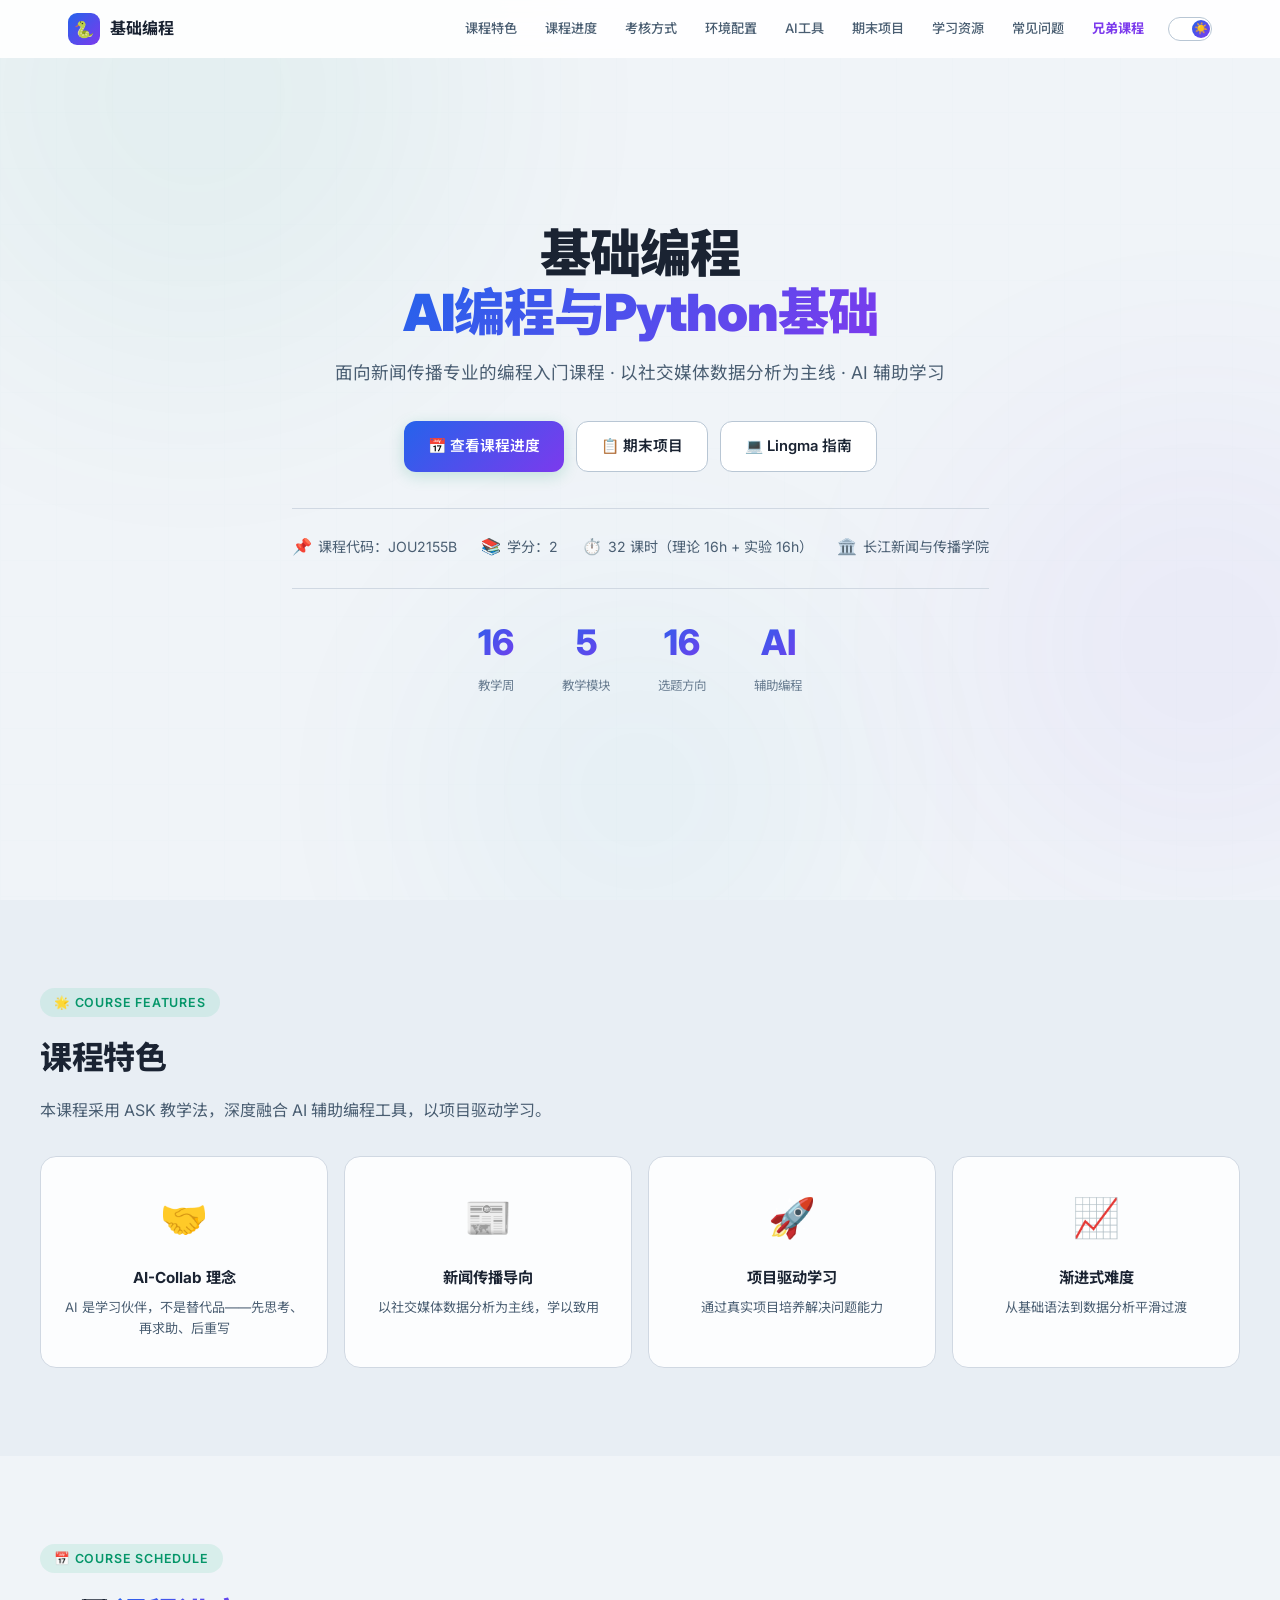
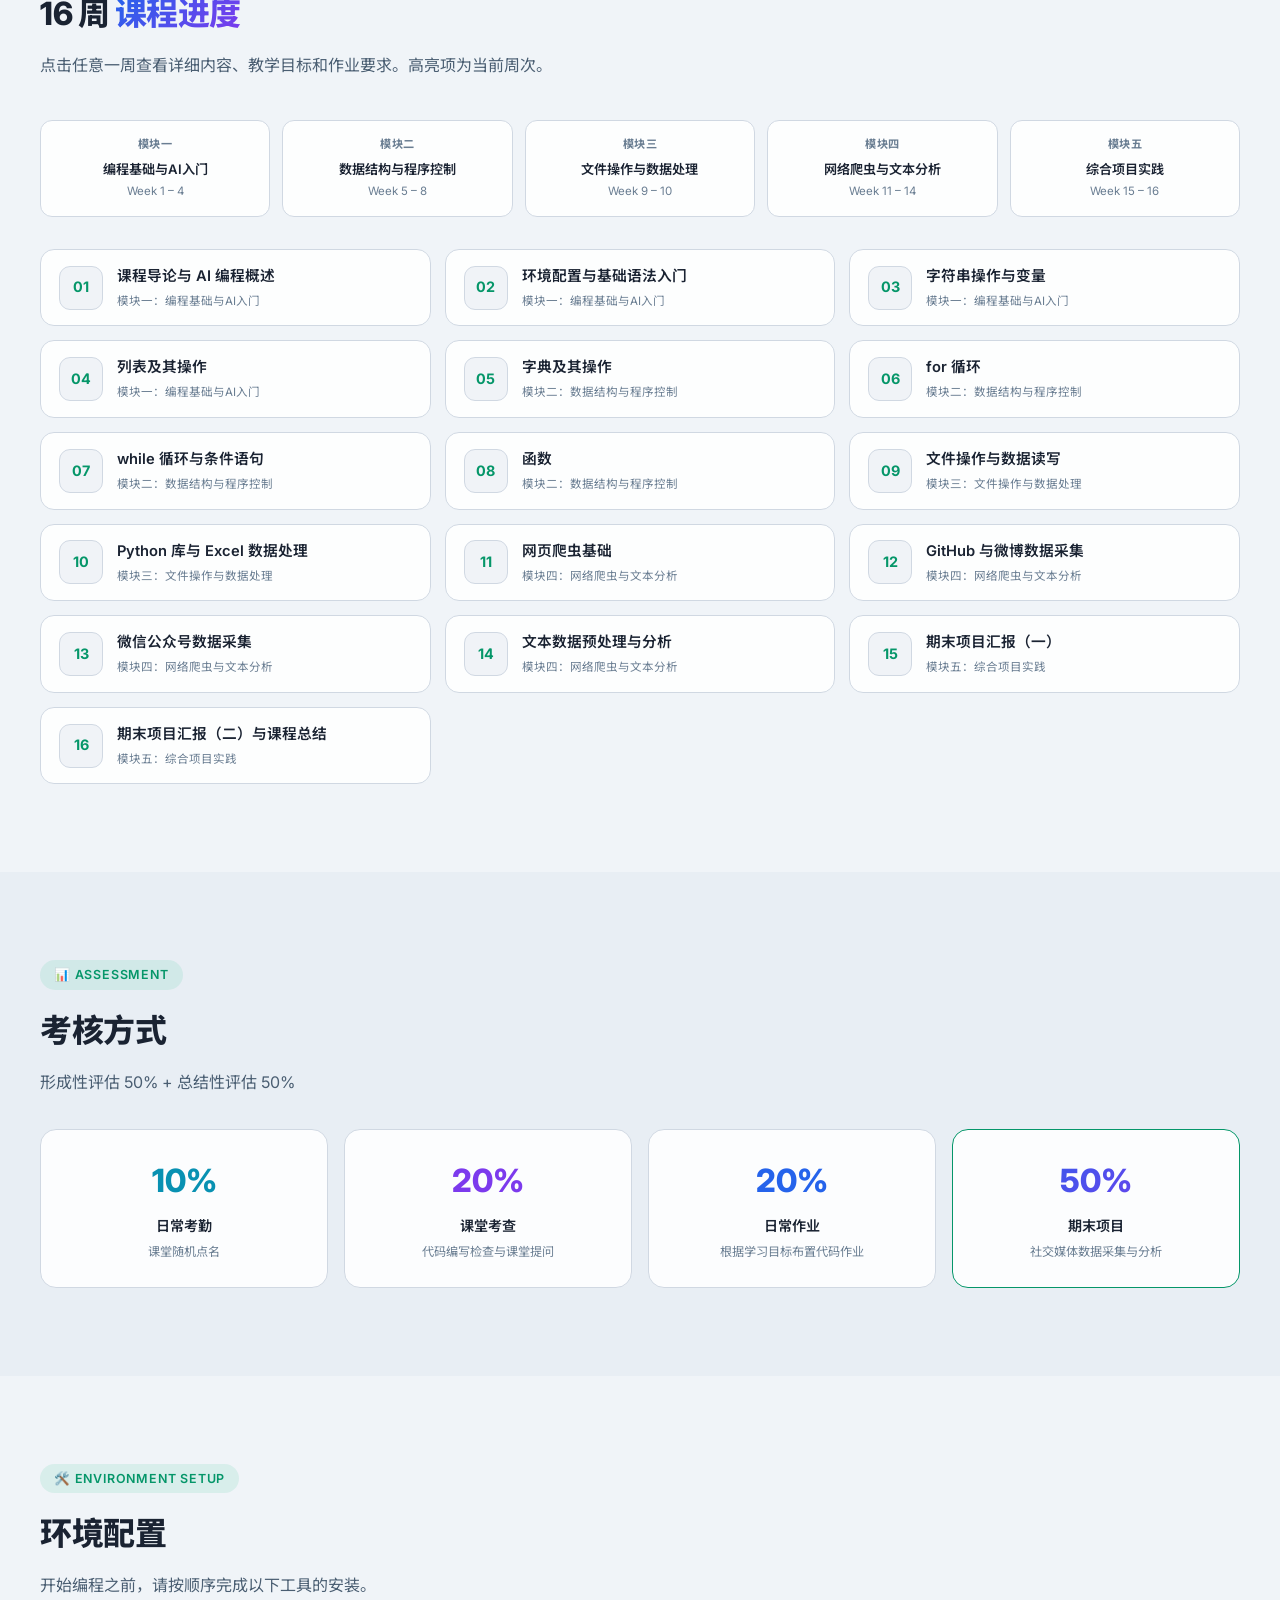
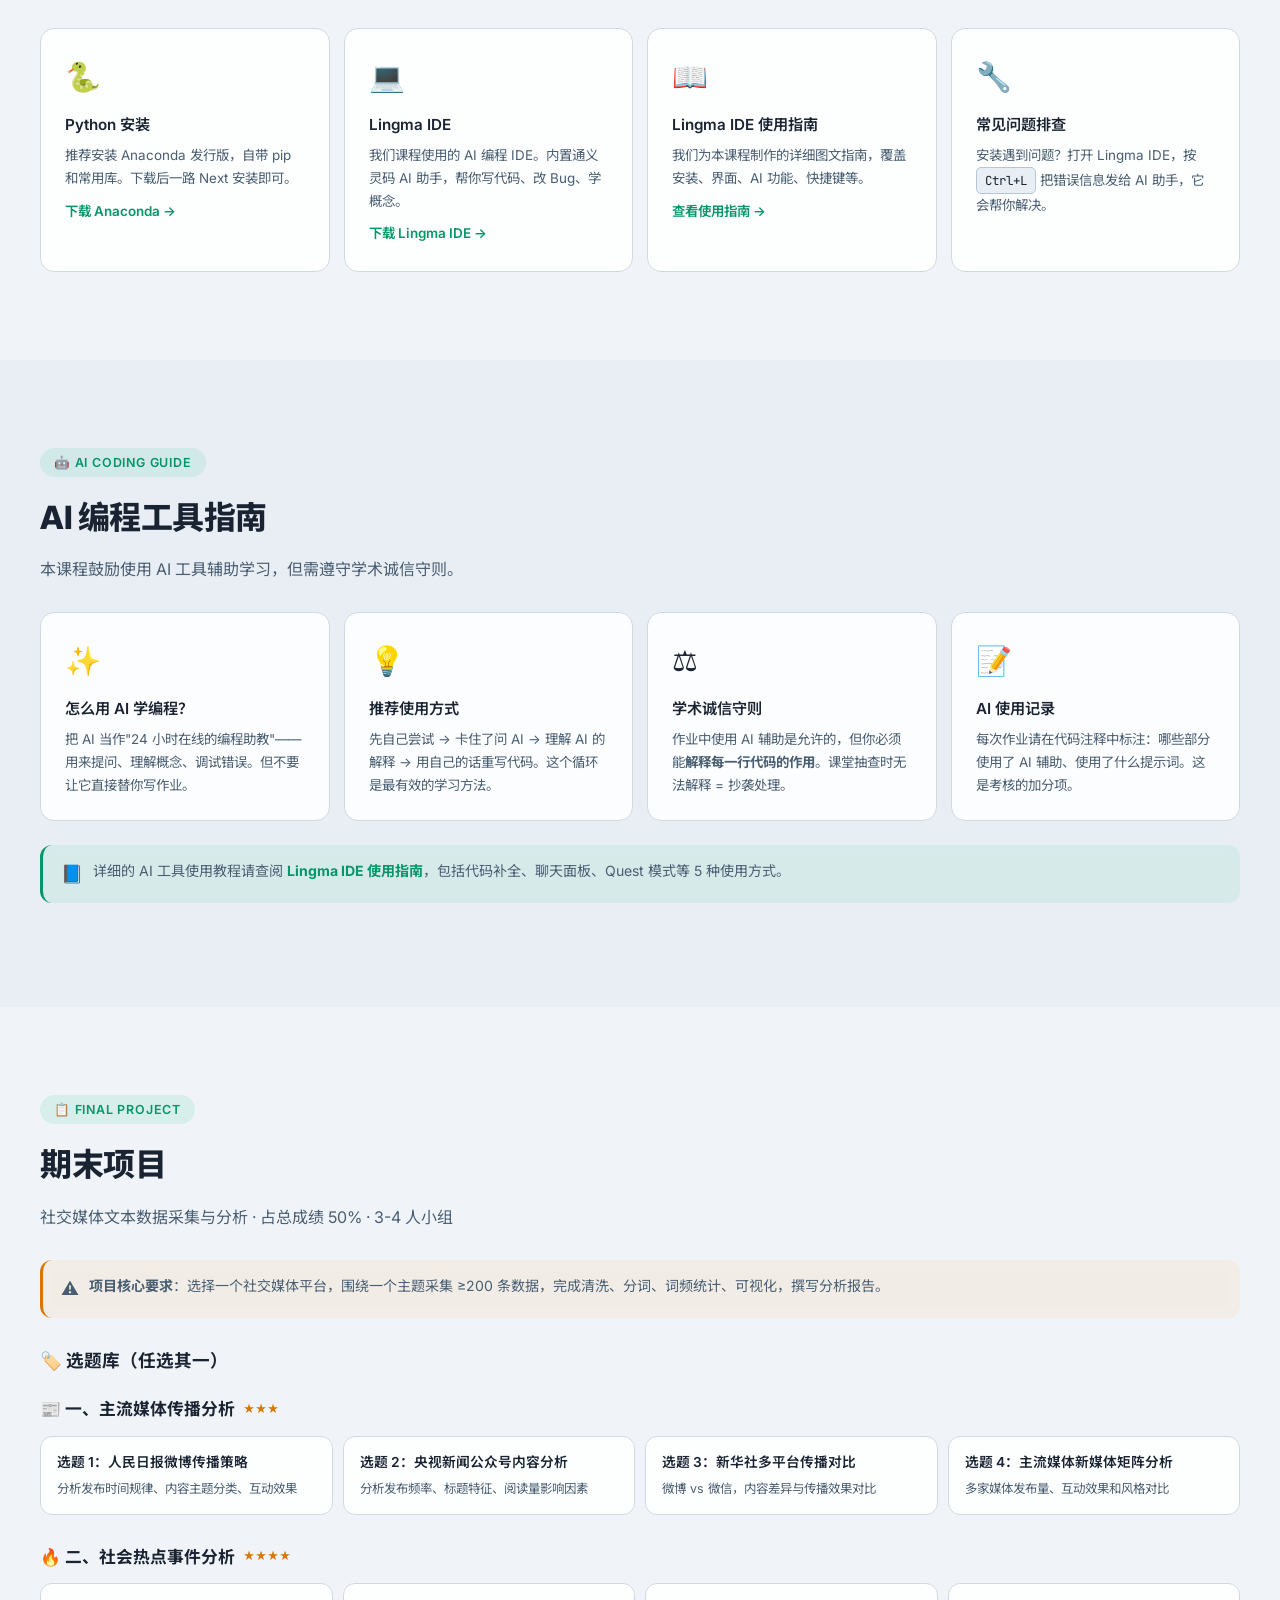
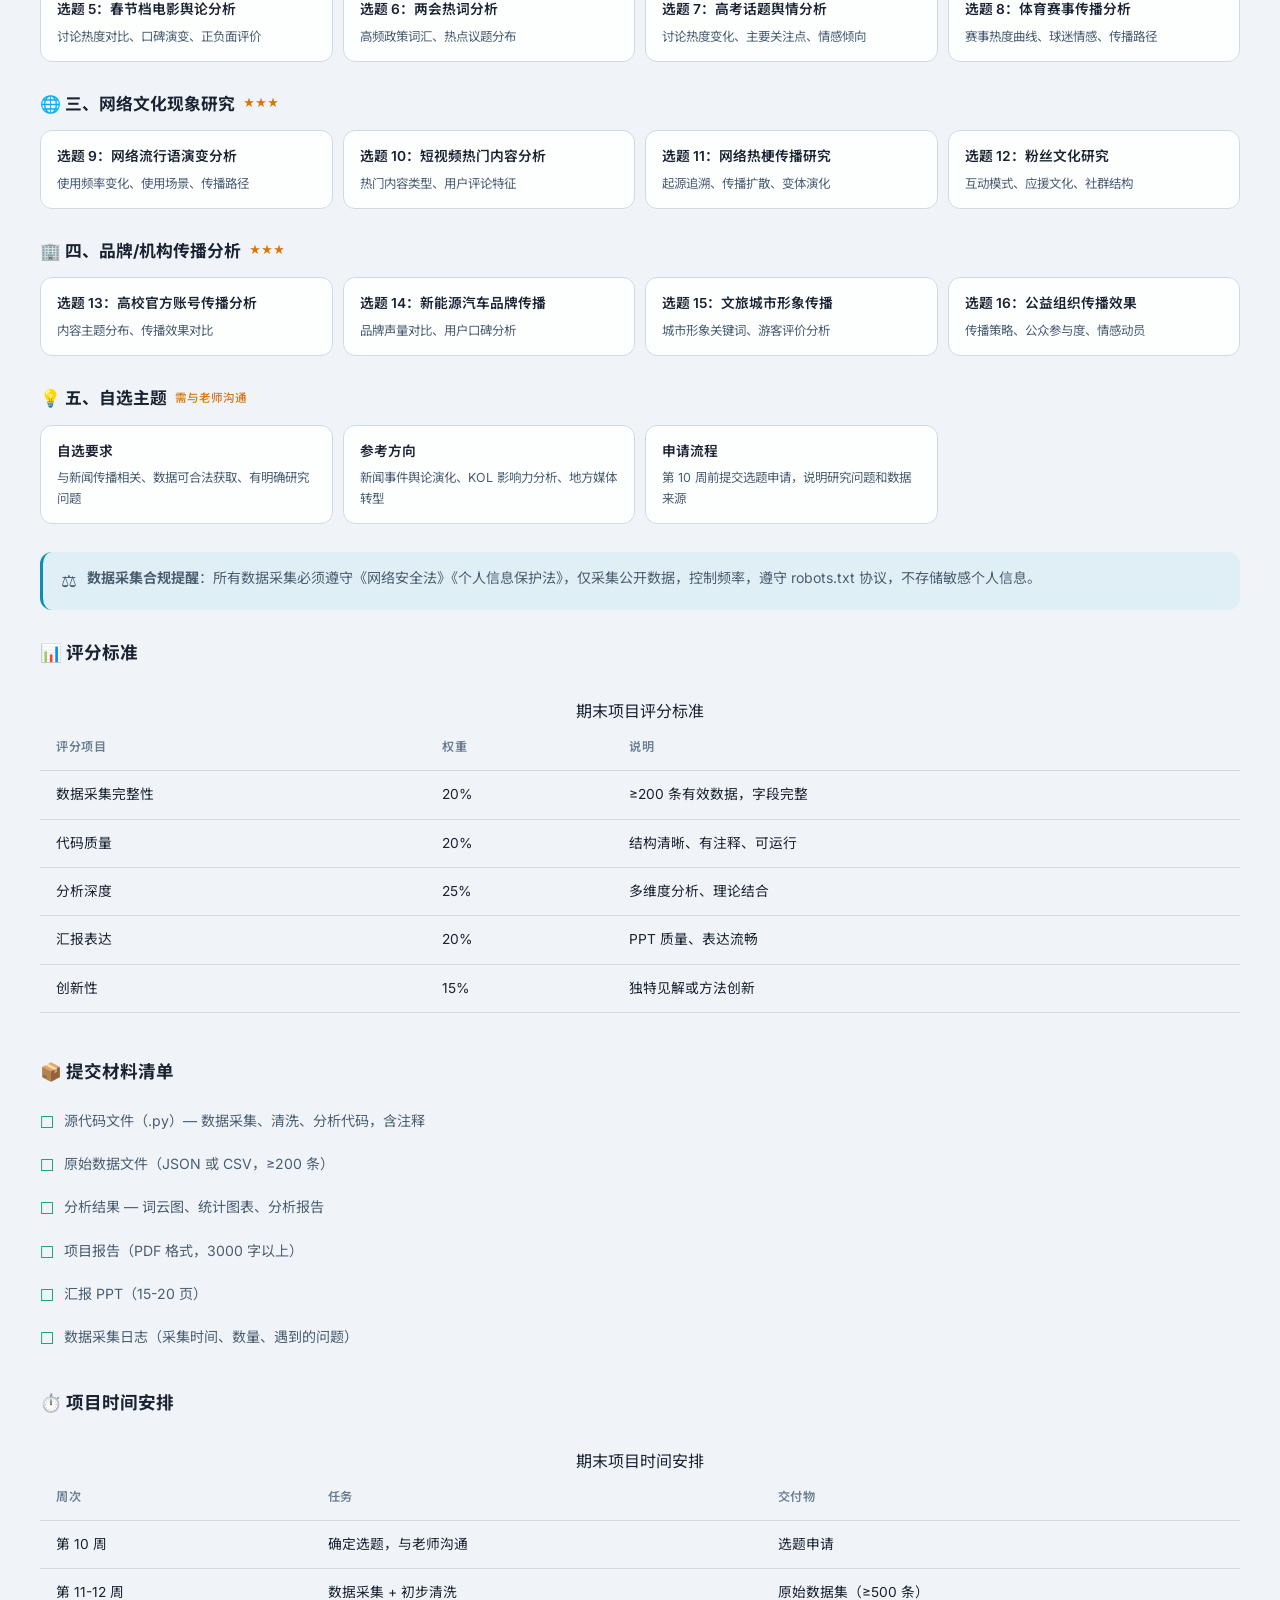
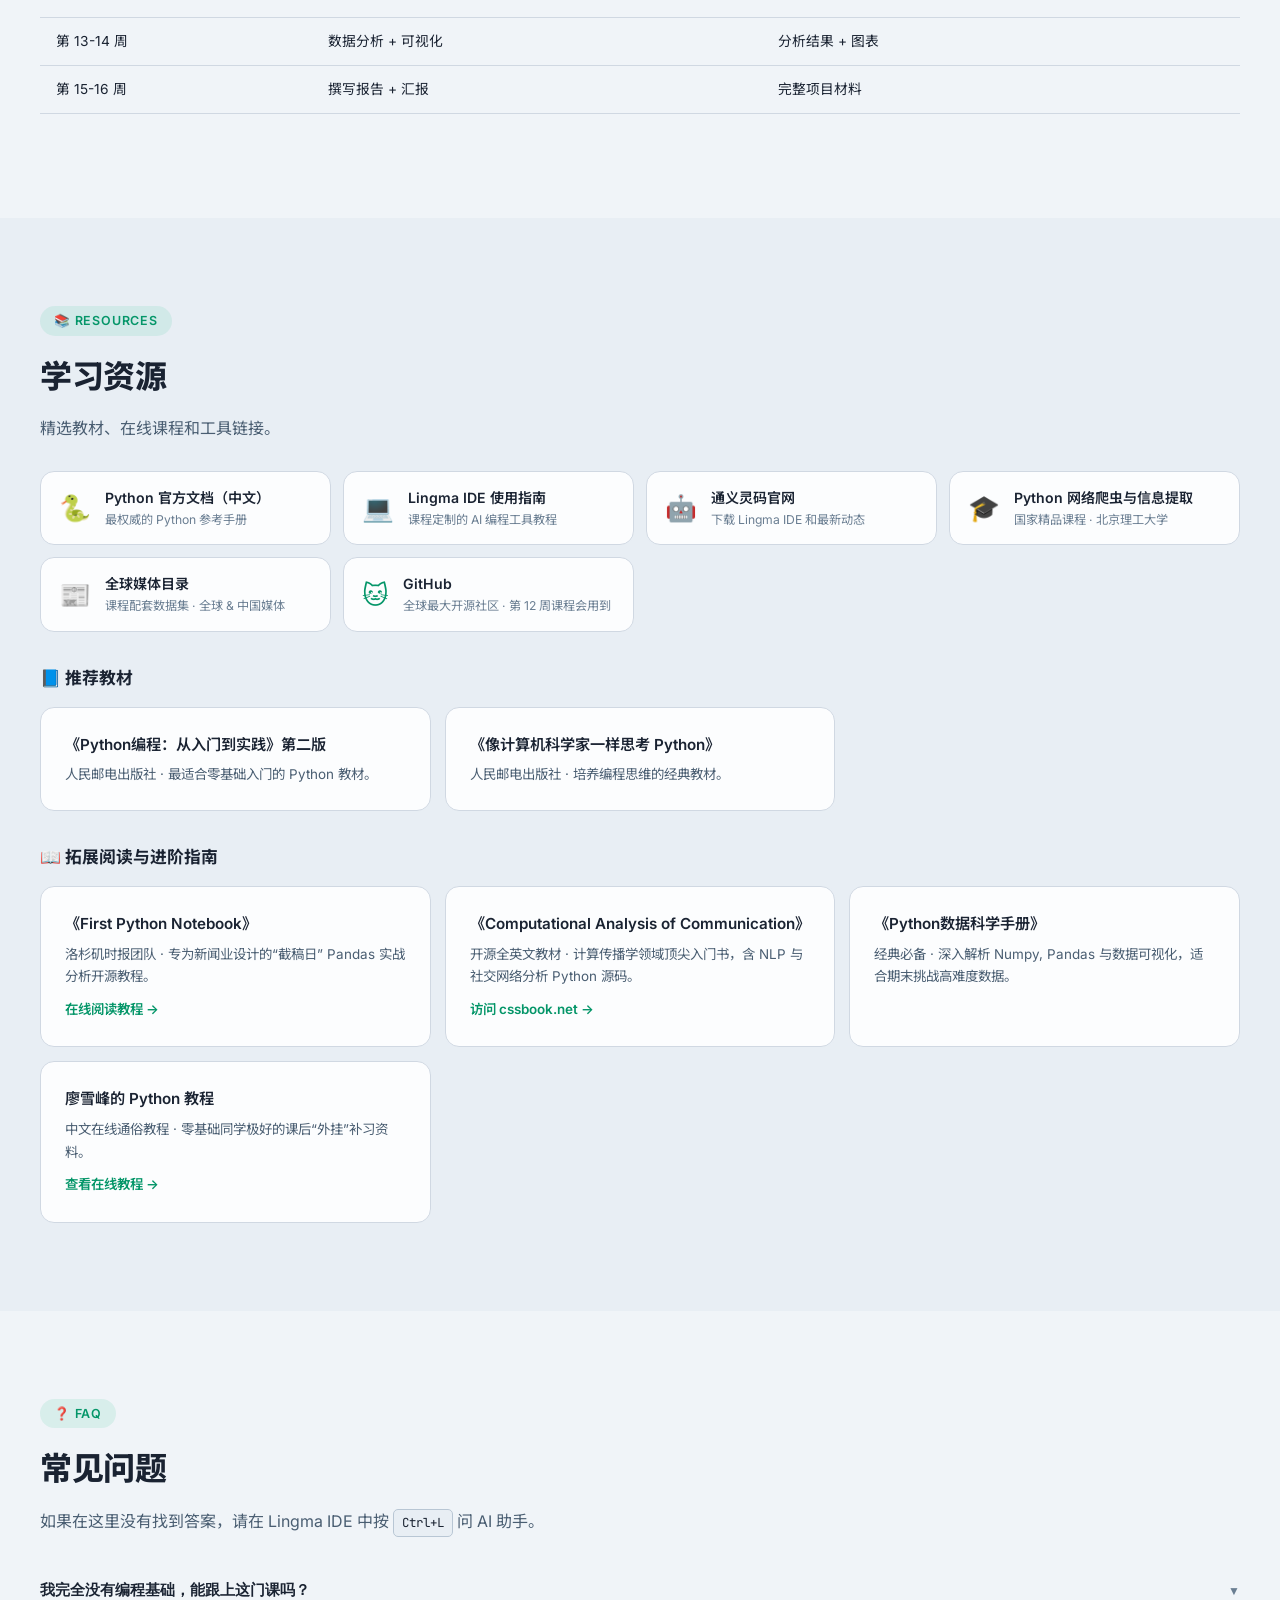
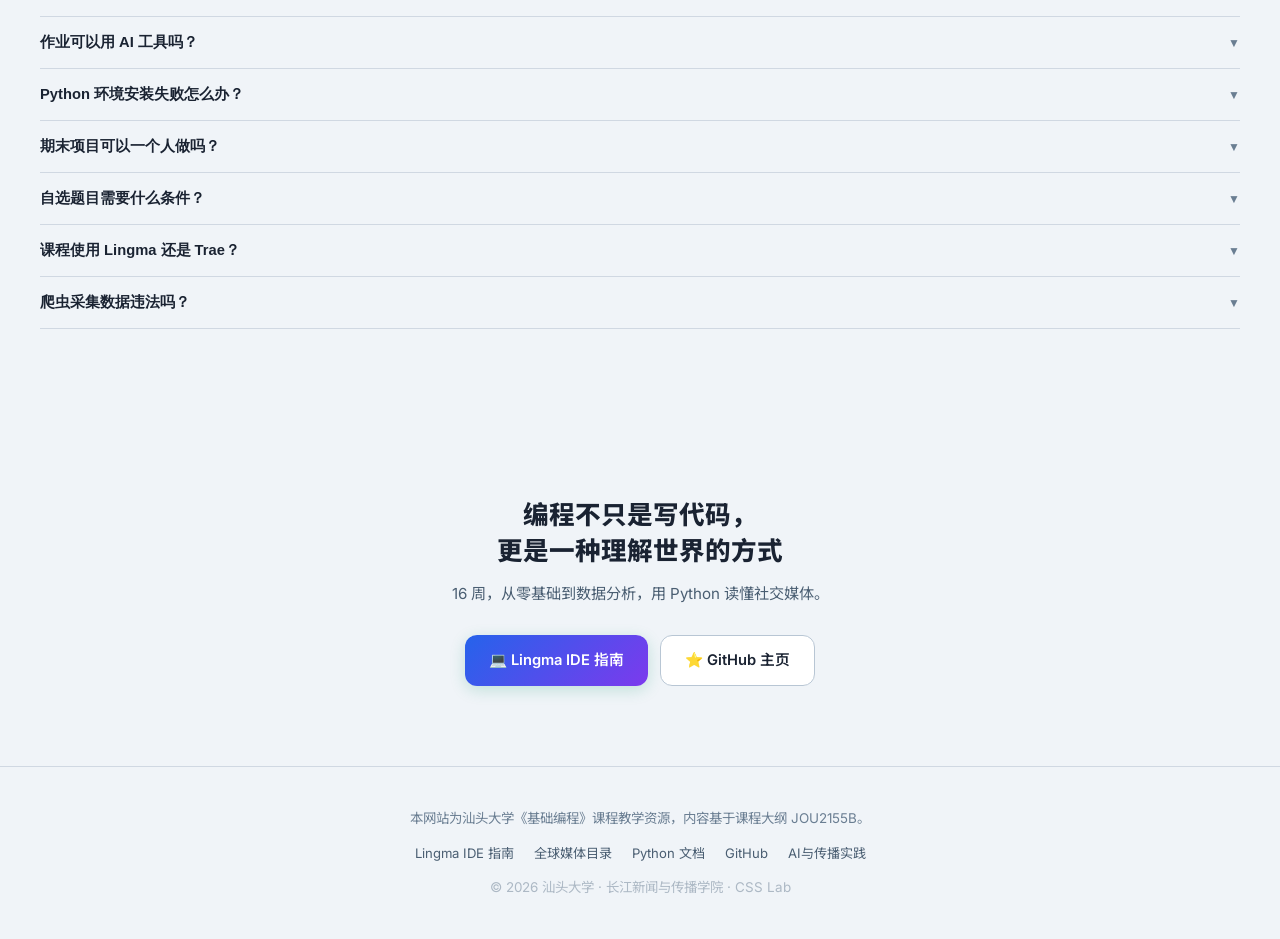
==== index.html @ b82a4521 "docs: simplify footer brother course link text" ====
<!DOCTYPE html>
<html lang="zh-CN">
<head>
  <meta charset="UTF-8">
  <meta name="viewport" content="width=device-width, initial-scale=1.0">
  <title>基础编程（AI编程与Python基础）| 汕头大学</title>
  <meta name="description" content="汕头大学长江新闻与传播学院《基础编程》课程网站 — 16周课程进度、作业要求、期末项目指南">
  <meta name="keywords" content="Python, AI编程, 汕头大学, 新闻传播, 数据分析, 编程入门">
  <meta name="author" content="汕头大学长江新闻与传播学院">

  <!-- Preconnect for performance -->
  <link rel="preconnect" href="https://fonts.googleapis.com">
  <link rel="preconnect" href="https://fonts.gstatic.com" crossorigin>

  <!-- Fonts with display=swap for non-blocking -->
  <link href="https://fonts.googleapis.com/css2?family=Inter:wght@300;400;500;600;700;800;900&family=Noto+Sans+SC:wght@300;400;500;700;900&family=JetBrains+Mono:wght@400;500;600&display=swap" rel="stylesheet">

  <!-- Open Graph / Facebook -->
  <meta property="og:type" content="website">
  <meta property="og:url" content="https://basic-programming.aisbest.eu.cc/">
  <meta property="og:title" content="基础编程（AI编程与Python基础）| 汕头大学">
  <meta property="og:description" content="汕头大学长江新闻与传播学院《基础编程》课程网站 — 16周课程进度、作业要求、期末项目指南">
  <meta property="og:locale" content="zh_CN">

  <!-- Twitter -->
  <meta name="twitter:card" content="summary_large_image">
  <meta name="twitter:url" content="https://basic-programming.aisbest.eu.cc/">
  <meta name="twitter:title" content="基础编程（AI编程与Python基础）| 汕头大学">
  <meta name="twitter:description" content="汕头大学长江新闻与传播学院《基础编程》课程网站 — 16周课程进度、作业要求、期末项目指南">

  <!-- Structured Data (JSON-LD) -->
  <script type="application/ld+json">
  {
    "@context": "https://schema.org",
    "@type": "Course",
    "name": "基础编程（AI编程与Python基础）",
    "description": "面向新闻传播专业的编程入门课程，以社交媒体数据分析为主线，AI辅助学习",
    "provider": {
      "@type": "Organization",
      "name": "汕头大学长江新闻与传播学院",
      "url": "https://stu.edu.cn"
    },
    "courseCode": "JOU2155B",
    "numberOfLessons": 16,
    "educationalLevel": "Undergraduate",
    "inLanguage": "zh-CN",
    "timeRequired": "P16W"
  }
  </script>

  <link rel="stylesheet" href="index.css">
</head>
<body>

<!-- Skip Link for Accessibility -->
<a href="#main-content" class="skip-link">跳转到主要内容</a>

<!-- Animated Background -->
<div class="bg-grid" aria-hidden="true"></div>
<div class="bg-glow bg-glow-1" aria-hidden="true"></div>
<div class="bg-glow bg-glow-2" aria-hidden="true"></div>
<div class="bg-glow bg-glow-3" aria-hidden="true"></div>

<!-- ===== Navbar ===== -->
<nav class="navbar" id="navbar" role="navigation" aria-label="主导航">
  <div class="nav-inner">
    <div class="nav-brand">
      <div class="nav-logo" aria-hidden="true">🐍</div>
      <span>基础编程</span>
    </div>
    <button class="hamburger" id="hamburger" aria-label="打开菜单" aria-expanded="false" aria-controls="nav-links">
      <span></span><span></span><span></span>
    </button>
    <div class="nav-links" id="nav-links">
      <a href="#features">课程特色</a>
      <a href="#schedule">课程进度</a>
      <a href="#grading">考核方式</a>
      <a href="#setup">环境配置</a>
      <a href="#ai-tools">AI工具</a>
      <a href="#project">期末项目</a>
      <a href="#resources">学习资源</a>
      <a href="#faq">常见问题</a>
      <a href="https://jou2327a.aisbest.eu.cc/" target="_blank" rel="noopener noreferrer" style="color:var(--purple);font-weight:700">兄弟课程</a>
      <button class="theme-toggle" id="themeToggle" aria-label="切换明亮/暗黑模式" title="切换主题">
        <div class="theme-toggle-knob" id="themeIcon" aria-hidden="true">🌙</div>
      </button>
    </div>
  </div>
</nav>

<!-- ===== Hero ===== -->
<header class="hero">
  <div class="hero-content">
    <h1>基础编程<br><span class="accent">AI编程与Python基础</span></h1>
    <p class="subtitle">面向新闻传播专业的编程入门课程 · 以社交媒体数据分析为主线 · AI 辅助学习</p>
    <div class="hero-actions">
      <a href="#schedule" class="btn btn-primary">📅 查看课程进度</a>
      <a href="#project" class="btn btn-outline">📋 期末项目</a>
      <a href="https://icgma.github.io/Lingma-Intro/" target="_blank" rel="noopener noreferrer" class="btn btn-outline">💻 Lingma 指南</a>
    </div>
    <div class="hero-meta">
      <div class="hero-meta-item"><span class="emoji" aria-hidden="true">📌</span> 课程代码：JOU2155B</div>
      <div class="hero-meta-item"><span class="emoji" aria-hidden="true">📚</span> 学分：2</div>
      <div class="hero-meta-item"><span class="emoji" aria-hidden="true">⏱️</span> 32 课时（理论 16h + 实验 16h）</div>
      <div class="hero-meta-item"><span class="emoji" aria-hidden="true">🏛️</span> 长江新闻与传播学院</div>
    </div>
    <div class="hero-stats">
      <div><div class="hero-stat-value">16</div><div class="hero-stat-label">教学周</div></div>
      <div><div class="hero-stat-value">5</div><div class="hero-stat-label">教学模块</div></div>
      <div><div class="hero-stat-value">16</div><div class="hero-stat-label">选题方向</div></div>
      <div><div class="hero-stat-value">AI</div><div class="hero-stat-label">辅助编程</div></div>
    </div>
  </div>
</header>

<!-- ===== Main Content ===== -->
<main id="main-content">

<!-- ===== 课程特色 ===== -->
<section id="features" class="section-alt">
  <div class="container fade-in">
    <div class="section-label">🌟 Course Features</div>
    <h2 class="section-title">课程特色</h2>
    <div class="section-desc">本课程采用 ASK 教学法，深度融合 AI 辅助编程工具，以项目驱动学习。</div>
    <div class="feature-grid">
      <article class="feature-card">
        <span class="feat-icon" aria-hidden="true">🤝</span>
        <h4>AI-Collab 理念</h4>
        <p>AI 是学习伙伴，不是替代品——先思考、再求助、后重写</p>
      </article>
      <article class="feature-card">
        <span class="feat-icon" aria-hidden="true">📰</span>
        <h4>新闻传播导向</h4>
        <p>以社交媒体数据分析为主线，学以致用</p>
      </article>
      <article class="feature-card">
        <span class="feat-icon" aria-hidden="true">🚀</span>
        <h4>项目驱动学习</h4>
        <p>通过真实项目培养解决问题能力</p>
      </article>
      <article class="feature-card">
        <span class="feat-icon" aria-hidden="true">📈</span>
        <h4>渐进式难度</h4>
        <p>从基础语法到数据分析平滑过渡</p>
      </article>
    </div>
  </div>
</section>

<!-- ===== 课程进度 ===== -->
<section id="schedule">
  <div class="container fade-in">
    <div class="section-label">📅 Course Schedule</div>
    <h2 class="section-title">16 周 <span class="gradient">课程进度</span></h2>
    <div class="section-desc">点击任意一周查看详细内容、教学目标和作业要求。高亮项为当前周次。</div>

    <!-- Module Phase Indicator -->
    <div class="module-phases" role="list" aria-label="教学模块">
      <div class="module-phase" role="listitem" data-weeks="1-4">
        <div class="module-phase-num">模块一</div>
        <div class="module-phase-name">编程基础与AI入门</div>
        <div class="module-phase-weeks">Week 1 – 4</div>
      </div>
      <div class="module-phase" role="listitem" data-weeks="5-8">
        <div class="module-phase-num">模块二</div>
        <div class="module-phase-name">数据结构与程序控制</div>
        <div class="module-phase-weeks">Week 5 – 8</div>
      </div>
      <div class="module-phase" role="listitem" data-weeks="9-10">
        <div class="module-phase-num">模块三</div>
        <div class="module-phase-name">文件操作与数据处理</div>
        <div class="module-phase-weeks">Week 9 – 10</div>
      </div>
      <div class="module-phase" role="listitem" data-weeks="11-14">
        <div class="module-phase-num">模块四</div>
        <div class="module-phase-name">网络爬虫与文本分析</div>
        <div class="module-phase-weeks">Week 11 – 14</div>
      </div>
      <div class="module-phase" role="listitem" data-weeks="15-16">
        <div class="module-phase-num">模块五</div>
        <div class="module-phase-name">综合项目实践</div>
        <div class="module-phase-weeks">Week 15 – 16</div>
      </div>
    </div>

    <div class="week-grid" role="list" aria-label="周课程列表">

      <!-- Week 1 -->
      <article class="week-card" role="listitem">
        <div class="week-header">
          <div class="week-num" aria-hidden="true">01</div>
          <div><div class="week-title">课程导论与 AI 编程概述</div><div class="week-module">模块一：编程基础与AI入门</div></div>
        </div>
        <div class="week-body">
          <h4>📖 教学目标</h4>
          <ul>
            <li>理解课程整体架构和学习路径</li>
            <li>认识 AI 辅助编程的概念和优势</li>
            <li>了解 Python 语言的特点和应用领域</li>
          </ul>
          <h4>🔬 实验内容</h4>
          <ul>
            <li>演示 AI 编程工具的基本使用</li>
            <li>展示 Python 在新闻数据分析中的实际案例</li>
            <li>注册 Lingma / Trae 账号</li>
          </ul>
          <div class="hw-box"><strong>📝 作业：</strong>阅读推荐教材第 1 章；思考你希望用 Python 分析哪个社交媒体平台的数据。</div>
        </div>
      </article>

      <!-- Week 2 -->
      <article class="week-card" role="listitem">
        <div class="week-header">
          <div class="week-num" aria-hidden="true">02</div>
          <div><div class="week-title">环境配置与基础语法入门</div><div class="week-module">模块一：编程基础与AI入门</div></div>
        </div>
        <div class="week-body">
          <h4>📖 教学目标</h4>
          <ul>
            <li>完成 Python 和 AI 工具的安装配置</li>
            <li>掌握 Python 基本数据类型：数字、字符串</li>
            <li>学会使用 AI 工具辅助解决环境配置问题</li>
          </ul>
          <h4>🔬 实验内容</h4>
          <ul>
            <li>完成 Python 环境安装（推荐 Anaconda）</li>
            <li>完成 Lingma IDE 配置</li>
            <li>在交互式环境中练习数值运算</li>
          </ul>
          <div class="hw-box"><strong>📝 作业：</strong>确保环境配置成功并截图提交；完成 10 道数值运算练习题。</div>
        </div>
      </article>

      <!-- Week 3 -->
      <article class="week-card" role="listitem">
        <div class="week-header">
          <div class="week-num" aria-hidden="true">03</div>
          <div><div class="week-title">字符串操作与变量</div><div class="week-module">模块一：编程基础与AI入门</div></div>
        </div>
        <div class="week-body">
          <h4>📖 教学目标</h4>
          <ul>
            <li>掌握变量的概念和赋值语句</li>
            <li>熟练运用字符串的各种操作</li>
            <li>能够处理简单的新闻文本数据</li>
          </ul>
          <h4>🔬 实验内容</h4>
          <ul>
            <li>练习字符串切片操作</li>
            <li>处理新闻标题文本：提取关键信息</li>
            <li>使用 Lingma 辅助编写字符串处理代码</li>
          </ul>
          <div class="hw-box"><strong>📝 作业：</strong>编写程序处理 5 条真实新闻标题（输出标题长度、首字母大写版本）。</div>
        </div>
      </article>

      <!-- Week 4 -->
      <article class="week-card" role="listitem">
        <div class="week-header">
          <div class="week-num" aria-hidden="true">04</div>
          <div><div class="week-title">列表及其操作</div><div class="week-module">模块一：编程基础与AI入门</div></div>
        </div>
        <div class="week-body">
          <h4>📖 教学目标</h4>
          <ul>
            <li>理解列表的概念和特点</li>
            <li>掌握列表的创建、索引、切片操作</li>
            <li>能够使用列表存储和管理新闻数据</li>
          </ul>
          <h4>🔬 实验内容</h4>
          <ul>
            <li>创建新闻标题列表并进行各种操作</li>
            <li>使用 Lingma 辅助编写列表操作代码</li>
            <li>练习：对新闻列表按标题长度排序</li>
          </ul>
          <div class="hw-box"><strong>📝 作业：</strong>创建一个包含 10 条新闻标题的列表，实现添加、删除、排序、查找等操作。</div>
        </div>
      </article>

      <!-- Week 5 -->
      <article class="week-card" role="listitem">
        <div class="week-header">
          <div class="week-num" aria-hidden="true">05</div>
          <div><div class="week-title">字典及其操作</div><div class="week-module">模块二：数据结构与程序控制</div></div>
        </div>
        <div class="week-body">
          <h4>📖 教学目标</h4>
          <ul>
            <li>理解字典的概念和键值对结构</li>
            <li>掌握字典的创建和基本操作</li>
            <li>能够使用字典存储结构化新闻数据</li>
          </ul>
          <h4>🔬 实验内容</h4>
          <ul>
            <li>创建新闻数据字典（标题、来源、时间、内容）</li>
            <li>创建新闻列表（多条新闻的字典列表）</li>
            <li>使用 AI 辅助设计数据结构</li>
          </ul>
          <div class="hw-box"><strong>📝 作业：</strong>设计 5 条新闻数据结构（含标题、来源、发布时间、阅读量、关键词列表），实现增删改查。</div>
        </div>
      </article>

      <!-- Week 6 -->
      <article class="week-card" role="listitem">
        <div class="week-header">
          <div class="week-num" aria-hidden="true">06</div>
          <div><div class="week-title">for 循环</div><div class="week-module">模块二：数据结构与程序控制</div></div>
        </div>
        <div class="week-body">
          <h4>📖 教学目标</h4>
          <ul>
            <li>理解循环的概念和作用</li>
            <li>掌握 for 循环的语法和 range() 函数</li>
            <li>掌握列表推导式</li>
          </ul>
          <h4>🔬 实验内容</h4>
          <ul>
            <li>遍历新闻列表，打印每条新闻标题</li>
            <li>使用列表推导式筛选特定新闻</li>
            <li>批量处理新闻标题</li>
          </ul>
          <div class="hw-box"><strong>📝 作业：</strong>遍历新闻列表统计标题字数；用列表推导式筛选标题超过 20 字的新闻；计算平均阅读量。</div>
        </div>
      </article>

      <!-- Week 7 -->
      <article class="week-card" role="listitem">
        <div class="week-header">
          <div class="week-num" aria-hidden="true">07</div>
          <div><div class="week-title">while 循环与条件语句</div><div class="week-module">模块二：数据结构与程序控制</div></div>
        </div>
        <div class="week-body">
          <h4>📖 教学目标</h4>
          <ul>
            <li>掌握 while 循环和 break / continue</li>
            <li>掌握 if / elif / else 条件语句</li>
          </ul>
          <h4>🔬 实验内容</h4>
          <ul>
            <li>使用 while 循环实现用户输入验证</li>
            <li>使用 if 语句按关键词对新闻分类</li>
            <li>筛选阅读量超过 10 万的热门新闻</li>
          </ul>
          <div class="hw-box"><strong>📝 作业：</strong>编写新闻分类程序：根据关键词判断类别，持续输入直到 "quit" 退出，统计各类数量。</div>
        </div>
      </article>

      <!-- Week 8 -->
      <article class="week-card" role="listitem">
        <div class="week-header">
          <div class="week-num" aria-hidden="true">08</div>
          <div><div class="week-title">函数</div><div class="week-module">模块二：数据结构与程序控制</div></div>
        </div>
        <div class="week-body">
          <h4>📖 教学目标</h4>
          <ul>
            <li>理解函数的概念和作用</li>
            <li>掌握函数的定义、参数和返回值</li>
            <li>熟悉常用内置函数</li>
          </ul>
          <h4>🔬 实验内容</h4>
          <ul>
            <li>编写新闻处理函数</li>
            <li>使用 AI 生成函数并理解其逻辑</li>
            <li>重构之前的代码，提取公共函数</li>
          </ul>
          <div class="hw-box"><strong>📝 作业：</strong>编写三个函数：计算新闻标题平均长度、根据关键词筛选新闻、统计各类别数量。</div>
        </div>
      </article>

      <!-- Week 9 -->
      <article class="week-card" role="listitem">
        <div class="week-header">
          <div class="week-num" aria-hidden="true">09</div>
          <div><div class="week-title">文件操作与数据读写</div><div class="week-module">模块三：文件操作与数据处理</div></div>
        </div>
        <div class="week-body">
          <h4>📖 教学目标</h4>
          <ul>
            <li>掌握文本文件的读写操作（open / with）</li>
            <li>学会处理 CSV 和 JSON 格式数据</li>
            <li>能够将新闻数据保存到文件</li>
          </ul>
          <h4>🔬 实验内容</h4>
          <ul>
            <li>读取新闻数据文件</li>
            <li>将处理后的数据保存为 CSV 和 JSON</li>
          </ul>
          <div class="hw-box"><strong>📝 作业：</strong>创建新闻数据 CSV 文件（至少 10 条），编写程序读取 CSV 后保存为 JSON。</div>
        </div>
      </article>

      <!-- Week 10 -->
      <article class="week-card" role="listitem">
        <div class="week-header">
          <div class="week-num" aria-hidden="true">10</div>
          <div><div class="week-title">Python 库与 Excel 数据处理</div><div class="week-module">模块三：文件操作与数据处理</div></div>
        </div>
        <div class="week-body">
          <h4>📖 教学目标</h4>
          <ul>
            <li>理解 Python 库的概念，掌握 pip 安装</li>
            <li>学会使用 pandas 处理 Excel 数据</li>
          </ul>
          <h4>🔬 实验内容</h4>
          <ul>
            <li>安装 pandas、openpyxl 库</li>
            <li>读取新闻数据 Excel 文件</li>
            <li>使用 pandas 进行数据筛选和统计</li>
          </ul>
          <div class="hw-box"><strong>📝 作业：</strong>下载新闻数据 Excel 文件，使用 pandas 完成读取、筛选、统计、保存，生成基本统计报告。</div>
        </div>
      </article>

      <!-- Week 11 -->
      <article class="week-card" role="listitem">
        <div class="week-header">
          <div class="week-num" aria-hidden="true">11</div>
          <div><div class="week-title">网页爬虫基础</div><div class="week-module">模块四：网络爬虫与文本分析</div></div>
        </div>
        <div class="week-body">
          <h4>📖 教学目标</h4>
          <ul>
            <li>理解网页爬虫的基本原理和合规性</li>
            <li>掌握 requests 库和 BeautifulSoup 库</li>
          </ul>
          <h4>🔬 实验内容</h4>
          <ul>
            <li>安装 requests、beautifulsoup4</li>
            <li>抓取新闻网站首页</li>
            <li>提取新闻标题和链接并保存</li>
          </ul>
          <div class="hw-box"><strong>📝 作业：</strong>选择一个新闻网站，抓取首页新闻标题和链接，保存为 CSV。</div>
        </div>
      </article>

      <!-- Week 12 -->
      <article class="week-card" role="listitem">
        <div class="week-header">
          <div class="week-num" aria-hidden="true">12</div>
          <div><div class="week-title">GitHub 与微博数据采集</div><div class="week-module">模块四：网络爬虫与文本分析</div></div>
        </div>
        <div class="week-body">
          <h4>📖 教学目标</h4>
          <ul>
            <li>了解 GitHub 的基本使用</li>
            <li>掌握使用开源工具采集微博数据</li>
            <li>了解数据采集的合规性要求</li>
          </ul>
          <h4>🔬 实验内容</h4>
          <ul>
            <li>注册 GitHub 账号</li>
            <li>搜索并下载微博爬虫项目</li>
            <li>配置并运行爬虫，采集热点话题数据</li>
          </ul>
          <div class="hw-box"><strong>📝 作业：</strong>采集一个热点话题的微博数据（至少 100 条），撰写数据采集报告。</div>
        </div>
      </article>

      <!-- Week 13 -->
      <article class="week-card" role="listitem">
        <div class="week-header">
          <div class="week-num" aria-hidden="true">13</div>
          <div><div class="week-title">微信公众号数据采集</div><div class="week-module">模块四：网络爬虫与文本分析</div></div>
        </div>
        <div class="week-body">
          <h4>📖 教学目标</h4>
          <ul>
            <li>掌握微信公众号数据采集方法</li>
            <li>完成主流媒体公众号数据采集</li>
          </ul>
          <h4>🔬 实验内容</h4>
          <ul>
            <li>配置公众号采集工具</li>
            <li>采集人民日报 / 央视新闻公众号文章</li>
            <li>初步数据探索</li>
          </ul>
          <div class="hw-box"><strong>📝 作业：</strong>采集一个主流媒体公众号近一个月的文章（≥30 篇），整理数据并初步分析发布规律。</div>
        </div>
      </article>

      <!-- Week 14 -->
      <article class="week-card" role="listitem">
        <div class="week-header">
          <div class="week-num" aria-hidden="true">14</div>
          <div><div class="week-title">文本数据预处理与分析</div><div class="week-module">模块四：网络爬虫与文本分析</div></div>
        </div>
        <div class="week-body">
          <h4>📖 教学目标</h4>
          <ul>
            <li>掌握中文分词技术（jieba）</li>
            <li>学会文本清洗和预处理</li>
            <li>能够进行词频统计和词云生成</li>
          </ul>
          <h4>🔬 实验内容</h4>
          <ul>
            <li>安装 jieba、wordcloud 库</li>
            <li>对采集的数据进行分词</li>
            <li>统计高频词汇、生成词云图</li>
          </ul>
          <div class="hw-box"><strong>📝 作业：</strong>对采集的数据完成文本预处理，生成词频统计表和词云图，撰写初步分析报告。</div>
        </div>
      </article>

      <!-- Week 15 -->
      <article class="week-card" role="listitem">
        <div class="week-header">
          <div class="week-num" aria-hidden="true">15</div>
          <div><div class="week-title">期末项目汇报（一）</div><div class="week-module">模块五：综合项目实践</div></div>
        </div>
        <div class="week-body">
          <h4>📖 汇报要求</h4>
          <ul>
            <li>每组汇报 10-15 分钟 + 问答 5 分钟</li>
            <li>展示项目背景、数据采集方法、分析结果</li>
            <li>教师和同学反馈</li>
          </ul>
        </div>
      </article>

      <!-- Week 16 -->
      <article class="week-card" role="listitem">
        <div class="week-header">
          <div class="week-num" aria-hidden="true">16</div>
          <div><div class="week-title">期末项目汇报（二）与课程总结</div><div class="week-module">模块五：综合项目实践</div></div>
        </div>
        <div class="week-body">
          <h4>📖 课堂安排</h4>
          <ul>
            <li>剩余小组汇报</li>
            <li>课程总结与回顾</li>
            <li>后续学习路径建议</li>
          </ul>
          <h4>📦 项目提交要求</h4>
          <ul>
            <li>完整代码（含注释）</li>
            <li>采集的原始数据</li>
            <li>分析结果和可视化图表</li>
            <li>项目报告（PDF 格式）</li>
            <li>汇报 PPT</li>
          </ul>
        </div>
      </article>

    </div><!-- /week-grid -->
  </div>
</section>

<!-- ===== 考核方式 ===== -->
<section id="grading" class="section-alt">
  <div class="container fade-in">
    <div class="section-label">📊 Assessment</div>
    <h2 class="section-title">考核方式</h2>
    <div class="section-desc">形成性评估 50% + 总结性评估 50%</div>

    <div class="grading-grid">
      <article class="grading-card">
        <div class="grading-pct" style="color:var(--cyan)" aria-label="10分">10%</div>
        <div class="grading-name">日常考勤</div>
        <div class="grading-desc">课堂随机点名</div>
      </article>
      <article class="grading-card">
        <div class="grading-pct" style="color:var(--purple)" aria-label="20分">20%</div>
        <div class="grading-name">课堂考查</div>
        <div class="grading-desc">代码编写检查与课堂提问</div>
      </article>
      <article class="grading-card">
        <div class="grading-pct" style="color:var(--blue)" aria-label="20分">20%</div>
        <div class="grading-name">日常作业</div>
        <div class="grading-desc">根据学习目标布置代码作业</div>
      </article>
      <article class="grading-card" style="border-color:var(--emerald)">
        <div class="grading-pct" style="background:var(--grad-hero);-webkit-background-clip:text;-webkit-text-fill-color:transparent" aria-label="50分">50%</div>
        <div class="grading-name">期末项目</div>
        <div class="grading-desc">社交媒体数据采集与分析</div>
      </article>
    </div>
  </div>
</section>

<!-- ===== 环境配置 ===== -->
<section id="setup">
  <div class="container fade-in">
    <div class="section-label">🛠️ Environment Setup</div>
    <h2 class="section-title">环境配置</h2>
    <div class="section-desc">开始编程之前，请按顺序完成以下工具的安装。</div>
    <div class="info-grid" style="margin-top:28px">
      <article class="info-card">
        <span class="icon" aria-hidden="true">🐍</span>
        <h3>Python 安装</h3>
        <p>推荐安装 Anaconda 发行版，自带 pip 和常用库。下载后一路 Next 安装即可。</p>
        <a class="card-link" href="https://www.anaconda.com/download" target="_blank" rel="noopener noreferrer">下载 Anaconda →</a>
      </article>
      <article class="info-card">
        <span class="icon" aria-hidden="true">💻</span>
        <h3>Lingma IDE</h3>
        <p>我们课程使用的 AI 编程 IDE。内置通义灵码 AI 助手，帮你写代码、改 Bug、学概念。</p>
        <a class="card-link" href="https://lingma.aliyun.com/" target="_blank" rel="noopener noreferrer">下载 Lingma IDE →</a>
      </article>
      <article class="info-card">
        <span class="icon" aria-hidden="true">📖</span>
        <h3>Lingma IDE 使用指南</h3>
        <p>我们为本课程制作的详细图文指南，覆盖安装、界面、AI 功能、快捷键等。</p>
        <a class="card-link" href="https://icgma.github.io/Lingma-Intro/" target="_blank" rel="noopener noreferrer">查看使用指南 →</a>
      </article>
      <article class="info-card">
        <span class="icon" aria-hidden="true">🔧</span>
        <h3>常见问题排查</h3>
        <p>安装遇到问题？打开 Lingma IDE，按 <kbd>Ctrl+L</kbd> 把错误信息发给 AI 助手，它会帮你解决。</p>
      </article>
    </div>
  </div>
</section>

<!-- ===== AI 工具指南 ===== -->
<section id="ai-tools" class="section-alt">
  <div class="container fade-in">
    <div class="section-label">🤖 AI Coding Guide</div>
    <h2 class="section-title">AI 编程工具指南</h2>
    <div class="section-desc">本课程鼓励使用 AI 工具辅助学习，但需遵守学术诚信守则。</div>

    <div class="info-grid" style="margin-top:28px">
      <article class="info-card">
        <span class="icon" aria-hidden="true">✨</span>
        <h3>怎么用 AI 学编程？</h3>
        <p>把 AI 当作"24 小时在线的编程助教"——用来提问、理解概念、调试错误。但不要让它直接替你写作业。</p>
      </article>
      <article class="info-card">
        <span class="icon" aria-hidden="true">💡</span>
        <h3>推荐使用方式</h3>
        <p>先自己尝试 → 卡住了问 AI → 理解 AI 的解释 → 用自己的话重写代码。这个循环是最有效的学习方法。</p>
      </article>
      <article class="info-card">
        <span class="icon" aria-hidden="true">⚖️</span>
        <h3>学术诚信守则</h3>
        <p>作业中使用 AI 辅助是允许的，但你必须能<strong>解释每一行代码的作用</strong>。课堂抽查时无法解释 = 抄袭处理。</p>
      </article>
      <article class="info-card">
        <span class="icon" aria-hidden="true">📝</span>
        <h3>AI 使用记录</h3>
        <p>每次作业请在代码注释中标注：哪些部分使用了 AI 辅助、使用了什么提示词。这是考核的加分项。</p>
      </article>
    </div>

    <div class="alert alert-info" style="margin-top:24px">
      <span class="alert-icon" aria-hidden="true">📘</span>
      <div>详细的 AI 工具使用教程请查阅 <a href="https://icgma.github.io/Lingma-Intro/" target="_blank" rel="noopener noreferrer"><strong>Lingma IDE 使用指南</strong></a>，包括代码补全、聊天面板、Quest 模式等 5 种使用方式。</div>
    </div>
  </div>
</section>

<!-- ===== 期末项目 ===== -->
<section id="project">
  <div class="container fade-in">
    <div class="section-label">📋 Final Project</div>
    <h2 class="section-title">期末项目</h2>
    <div class="section-desc">社交媒体文本数据采集与分析 · 占总成绩 50% · 3-4 人小组</div>

    <div class="alert alert-warning" style="margin-top:28px">
      <span class="alert-icon" aria-hidden="true">⚠️</span>
      <div><strong>项目核心要求</strong>：选择一个社交媒体平台，围绕一个主题采集 ≥200 条数据，完成清洗、分词、词频统计、可视化，撰写分析报告。</div>
    </div>

    <!-- Topic Categories -->
    <h3 style="color:var(--text);margin:28px 0 20px;font-size:1.1rem">🏷️ 选题库（任选其一）</h3>

    <div class="topic-category">
      <h3>📰 一、主流媒体传播分析 <span class="difficulty">★★★</span></h3>
      <div class="topic-list">
        <article class="topic-item"><h4>选题 1：人民日报微博传播策略</h4><p>分析发布时间规律、内容主题分类、互动效果</p></article>
        <article class="topic-item"><h4>选题 2：央视新闻公众号内容分析</h4><p>分析发布频率、标题特征、阅读量影响因素</p></article>
        <article class="topic-item"><h4>选题 3：新华社多平台传播对比</h4><p>微博 vs 微信，内容差异与传播效果对比</p></article>
        <article class="topic-item"><h4>选题 4：主流媒体新媒体矩阵分析</h4><p>多家媒体发布量、互动效果和风格对比</p></article>
      </div>
    </div>

    <div class="topic-category">
      <h3>🔥 二、社会热点事件分析 <span class="difficulty">★★★★</span></h3>
      <div class="topic-list">
        <article class="topic-item"><h4>选题 5：春节档电影舆论分析</h4><p>讨论热度对比、口碑演变、正负面评价</p></article>
        <article class="topic-item"><h4>选题 6：两会热词分析</h4><p>高频政策词汇、热点议题分布</p></article>
        <article class="topic-item"><h4>选题 7：高考话题舆情分析</h4><p>讨论热度变化、主要关注点、情感倾向</p></article>
        <article class="topic-item"><h4>选题 8：体育赛事传播分析</h4><p>赛事热度曲线、球迷情感、传播路径</p></article>
      </div>
    </div>

    <div class="topic-category">
      <h3>🌐 三、网络文化现象研究 <span class="difficulty">★★★</span></h3>
      <div class="topic-list">
        <article class="topic-item"><h4>选题 9：网络流行语演变分析</h4><p>使用频率变化、使用场景、传播路径</p></article>
        <article class="topic-item"><h4>选题 10：短视频热门内容分析</h4><p>热门内容类型、用户评论特征</p></article>
        <article class="topic-item"><h4>选题 11：网络热梗传播研究</h4><p>起源追溯、传播扩散、变体演化</p></article>
        <article class="topic-item"><h4>选题 12：粉丝文化研究</h4><p>互动模式、应援文化、社群结构</p></article>
      </div>
    </div>

    <div class="topic-category">
      <h3>🏢 四、品牌/机构传播分析 <span class="difficulty">★★★</span></h3>
      <div class="topic-list">
        <article class="topic-item"><h4>选题 13：高校官方账号传播分析</h4><p>内容主题分布、传播效果对比</p></article>
        <article class="topic-item"><h4>选题 14：新能源汽车品牌传播</h4><p>品牌声量对比、用户口碑分析</p></article>
        <article class="topic-item"><h4>选题 15：文旅城市形象传播</h4><p>城市形象关键词、游客评价分析</p></article>
        <article class="topic-item"><h4>选题 16：公益组织传播效果</h4><p>传播策略、公众参与度、情感动员</p></article>
      </div>
    </div>

    <div class="topic-category">
      <h3>💡 五、自选主题 <span class="difficulty">需与老师沟通</span></h3>
      <div class="topic-list">
        <article class="topic-item"><h4>自选要求</h4><p>与新闻传播相关、数据可合法获取、有明确研究问题</p></article>
        <article class="topic-item"><h4>参考方向</h4><p>新闻事件舆论演化、KOL 影响力分析、地方媒体转型</p></article>
        <article class="topic-item"><h4>申请流程</h4><p>第 10 周前提交选题申请，说明研究问题和数据来源</p></article>
      </div>
    </div>

    <div class="alert alert-success" style="margin-bottom:28px">
      <span class="alert-icon" aria-hidden="true">⚖️</span>
      <div><strong>数据采集合规提醒</strong>：所有数据采集必须遵守《网络安全法》《个人信息保护法》，仅采集公开数据，控制频率，遵守 robots.txt 协议，不存储敏感个人信息。</div>
    </div>

    <!-- Project Grading -->
    <h3 style="color:var(--text);margin:28px 0 14px;font-size:1.1rem">📊 评分标准</h3>
    <div class="table-wrap">
    <table class="data-table">
      <caption class="visually-hidden">期末项目评分标准</caption>
      <thead><tr><th scope="col">评分项目</th><th scope="col">权重</th><th scope="col">说明</th></tr></thead>
      <tbody>
        <tr><td>数据采集完整性</td><td>20%</td><td>≥200 条有效数据，字段完整</td></tr>
        <tr><td>代码质量</td><td>20%</td><td>结构清晰、有注释、可运行</td></tr>
        <tr><td>分析深度</td><td>25%</td><td>多维度分析、理论结合</td></tr>
        <tr><td>汇报表达</td><td>20%</td><td>PPT 质量、表达流畅</td></tr>
        <tr><td>创新性</td><td>15%</td><td>独特见解或方法创新</td></tr>
      </tbody>
    </table>
    </div>

    <!-- Submission Checklist -->
    <h3 style="color:var(--text);margin:28px 0 14px;font-size:1.1rem">📦 提交材料清单</h3>
    <ul class="checklist">
      <li>源代码文件（.py）— 数据采集、清洗、分析代码，含注释</li>
      <li>原始数据文件（JSON 或 CSV，≥200 条）</li>
      <li>分析结果 — 词云图、统计图表、分析报告</li>
      <li>项目报告（PDF 格式，3000 字以上）</li>
      <li>汇报 PPT（15-20 页）</li>
      <li>数据采集日志（采集时间、数量、遇到的问题）</li>
    </ul>

    <!-- Project Timeline -->
    <h3 style="color:var(--text);margin:28px 0 14px;font-size:1.1rem">⏱️ 项目时间安排</h3>
    <div class="table-wrap">
    <table class="data-table">
      <caption class="visually-hidden">期末项目时间安排</caption>
      <thead><tr><th scope="col">周次</th><th scope="col">任务</th><th scope="col">交付物</th></tr></thead>
      <tbody>
        <tr><td>第 10 周</td><td>确定选题，与老师沟通</td><td>选题申请</td></tr>
        <tr><td>第 11-12 周</td><td>数据采集 + 初步清洗</td><td>原始数据集（≥500 条）</td></tr>
        <tr><td>第 13-14 周</td><td>数据分析 + 可视化</td><td>分析结果 + 图表</td></tr>
        <tr><td>第 15-16 周</td><td>撰写报告 + 汇报</td><td>完整项目材料</td></tr>
      </tbody>
    </table>
    </div>
  </div>
</section>

<!-- ===== 学习资源 ===== -->
<section id="resources" class="section-alt">
  <div class="container fade-in">
    <div class="section-label">📚 Resources</div>
    <h2 class="section-title">学习资源</h2>
    <div class="section-desc">精选教材、在线课程和工具链接。</div>
    <div class="resource-grid" style="margin-top:28px">
      <a href="https://docs.python.org/zh-cn/3/" target="_blank" rel="noopener noreferrer" class="resource-card">
        <div class="res-icon" aria-hidden="true">🐍</div>
        <div><h4>Python 官方文档（中文）</h4><p>最权威的 Python 参考手册</p></div>
      </a>
      <a href="https://icgma.github.io/Lingma-Intro/" target="_blank" rel="noopener noreferrer" class="resource-card">
        <div class="res-icon" aria-hidden="true">💻</div>
        <div><h4>Lingma IDE 使用指南</h4><p>课程定制的 AI 编程工具教程</p></div>
      </a>
      <a href="https://lingma.aliyun.com/" target="_blank" rel="noopener noreferrer" class="resource-card">
        <div class="res-icon" aria-hidden="true">🤖</div>
        <div><h4>通义灵码官网</h4><p>下载 Lingma IDE 和最新动态</p></div>
      </a>
      <a href="https://www.icourse163.org/course/BIT-1001870001" target="_blank" rel="noopener noreferrer" class="resource-card">
        <div class="res-icon" aria-hidden="true">🎓</div>
        <div><h4>Python 网络爬虫与信息提取</h4><p>国家精品课程 · 北京理工大学</p></div>
      </a>
      <a href="https://icgma.github.io/Media-Directory/" target="_blank" rel="noopener noreferrer" class="resource-card">
        <div class="res-icon" aria-hidden="true">📰</div>
        <div><h4>全球媒体目录</h4><p>课程配套数据集 · 全球 &amp; 中国媒体</p></div>
      </a>
      <a href="https://github.com/" target="_blank" rel="noopener noreferrer" class="resource-card">
        <div class="res-icon" aria-hidden="true">🐱</div>
        <div><h4>GitHub</h4><p>全球最大开源社区 · 第 12 周课程会用到</p></div>
      </a>
    </div>

    <h3 style="color:var(--text);margin:32px 0 14px;font-size:1.05rem">📘 推荐教材</h3>
    <div class="info-grid" style="grid-template-columns:repeat(auto-fill,minmax(320px,1fr))">
      <article class="info-card">
        <h3>《Python编程：从入门到实践》第二版</h3>
        <p>人民邮电出版社 · 最适合零基础入门的 Python 教材。</p>
      </article>
      <article class="info-card">
        <h3>《像计算机科学家一样思考 Python》</h3>
        <p>人民邮电出版社 · 培养编程思维的经典教材。</p>
      </article>
    </div>

    <h3 style="color:var(--text);margin:32px 0 14px;font-size:1.05rem">📖 拓展阅读与进阶指南</h3>
    <div class="info-grid" style="grid-template-columns:repeat(auto-fill,minmax(320px,1fr))">
      <article class="info-card">
        <h3>《First Python Notebook》</h3>
        <p>洛杉矶时报团队 · 专为新闻业设计的“截稿日” Pandas 实战分析开源教程。</p>
        <a class="card-link" href="https://www.firstpythonnotebook.org/" target="_blank" rel="noopener noreferrer">在线阅读教程 →</a>
      </article>
      <article class="info-card">
        <h3>《Computational Analysis of Communication》</h3>
        <p>开源全英文教材 · 计算传播学领域顶尖入门书，含 NLP 与社交网络分析 Python 源码。</p>
        <a class="card-link" href="https://cssbook.net/" target="_blank" rel="noopener noreferrer">访问 cssbook.net →</a>
      </article>
      <article class="info-card">
        <h3>《Python数据科学手册》</h3>
        <p>经典必备 · 深入解析 Numpy, Pandas 与数据可视化，适合期末挑战高难度数据。</p>
      </article>
      <article class="info-card">
        <h3>廖雪峰的 Python 教程</h3>
        <p>中文在线通俗教程 · 零基础同学极好的课后“外挂”补习资料。</p>
        <a class="card-link" href="https://www.liaoxuefeng.com/" target="_blank" rel="noopener noreferrer">查看在线教程 →</a>
      </article>
    </div>
  </div>
</section>

<!-- ===== 常见问题 ===== -->
<section id="faq">
  <div class="container fade-in">
    <div class="section-label">❓ FAQ</div>
    <h2 class="section-title">常见问题</h2>
    <div class="section-desc">如果在这里没有找到答案，请在 Lingma IDE 中按 <kbd>Ctrl+L</kbd> 问 AI 助手。</div>

    <div style="margin-top:28px" role="list">
      <div class="faq-item" role="listitem">
        <button class="faq-q" aria-expanded="false">我完全没有编程基础，能跟上这门课吗？<span class="chevron" aria-hidden="true">▼</span></button>
        <div class="faq-a">完全可以！本课程就是为零基础同学设计的。我们使用 AI 辅助编程工具降低入门门槛——你可以用中文描述想做什么，AI 帮你写代码。但你需要认真上课、按时完成作业。</div>
      </div>
      <div class="faq-item" role="listitem">
        <button class="faq-q" aria-expanded="false">作业可以用 AI 工具吗？<span class="chevron" aria-hidden="true">▼</span></button>
        <div class="faq-a">可以，但你必须能解释代码的每一行。建议的流程是：先自己尝试 → 卡住了问 AI → 理解后用自己的话重写。课堂会随机抽查代码理解度。</div>
      </div>
      <div class="faq-item" role="listitem">
        <button class="faq-q" aria-expanded="false">Python 环境安装失败怎么办？<span class="chevron" aria-hidden="true">▼</span></button>
        <div class="faq-a">打开 Lingma IDE，按 <kbd>Ctrl+L</kbd> 把错误信息粘贴给 AI 助手，它会帮你逐步排查。如果还是解决不了，请在课堂上找老师或助教帮忙。</div>
      </div>
      <div class="faq-item" role="listitem">
        <button class="faq-q" aria-expanded="false">期末项目可以一个人做吗？<span class="chevron" aria-hidden="true">▼</span></button>
        <div class="faq-a">可以。也可以3-4 人小组完成。</div>
      </div>
      <div class="faq-item" role="listitem">
        <button class="faq-q" aria-expanded="false">自选题目需要什么条件？<span class="chevron" aria-hidden="true">▼</span></button>
        <div class="faq-a">需满足：① 与新闻传播专业相关；② 数据可合法获取；③ 有明确的研究问题。请在第 10 周前提交选题申请并获得老师批准。</div>
      </div>
      <div class="faq-item" role="listitem">
        <button class="faq-q" aria-expanded="false">课程使用 Lingma 还是 Trae？<span class="chevron" aria-hidden="true">▼</span></button>
        <div class="faq-a">本课程使用 <strong>Lingma IDE</strong>（通义灵码），它是阿里云出品的 AI 编程 IDE，目前限时免费。Trae 也可以用，但课程演示和指南以 Lingma 为准。</div>
      </div>
      <div class="faq-item" role="listitem">
        <button class="faq-q" aria-expanded="false">爬虫采集数据违法吗？<span class="chevron" aria-hidden="true">▼</span></button>
        <div class="faq-a">合规爬取公开数据用于学术研究是允许的。但必须遵守：① 控制采集频率；② 遵守 robots.txt 协议；③ 不采集个人隐私数据；④ 仅用于课程学习。详细合规要求见第 11-12 周课程内容。</div>
      </div>
    </div>
  </div>
</section>

<!-- ===== CTA ===== -->
<section class="cta-section">
  <div class="container">
    <div class="cta-title">编程不只是写代码，<br>更是一种理解世界的方式</div>
    <p class="cta-desc">16 周，从零基础到数据分析，用 Python 读懂社交媒体。</p>
    <div style="display:flex;gap:12px;justify-content:center;flex-wrap:wrap">
      <a href="https://icgma.github.io/Lingma-Intro/" target="_blank" rel="noopener noreferrer" class="btn btn-primary">💻 Lingma IDE 指南</a>
      <a href="https://github.com/icgma" target="_blank" rel="noopener noreferrer" class="btn btn-outline">⭐ GitHub 主页</a>
    </div>
  </div>
</section>

</main>

<!-- ===== Footer ===== -->
<footer class="footer">
  <p>本网站为汕头大学《基础编程》课程教学资源，内容基于课程大纲 JOU2155B。</p>
  <div class="footer-links">
    <a href="https://icgma.github.io/Lingma-Intro/" target="_blank" rel="noopener noreferrer">Lingma IDE 指南</a>
    <a href="https://icgma.github.io/media-directory/" target="_blank" rel="noopener noreferrer">全球媒体目录</a>
    <a href="https://docs.python.org/zh-cn/3/" target="_blank" rel="noopener noreferrer">Python 文档</a>
    <a href="https://github.com/icgma" target="_blank" rel="noopener noreferrer">GitHub</a>
    <a href="https://jou2327a.aisbest.eu.cc/" target="_blank" rel="noopener noreferrer">AI与传播实践</a>
  </div>
  <p style="margin-top:12px;opacity:.5">&copy; 2026 汕头大学 · 长江新闻与传播学院 · CSS Lab</p>
</footer>

<!-- Scroll to Top -->
<button class="scroll-top" id="scrollTop" aria-label="回到顶部">↑</button>

<!-- External JavaScript (deferred for performance) -->
<script src="main.js" defer></script>

</body>
</html>
---- index.css ----
/* ===== 基础编程 · Design System v2.1 ===== */
/* Emerald Code — a programming-oriented academic theme */
/* Optimized for performance, accessibility, and SEO */

/* ── Dark Theme (default) ── */
:root,
[data-theme="dark"] {
  --bg:         #060d12;
  --bg2:        #0a1118;
  --bg3:        #0f1923;
  --bg4:        #152230;
  --border:     #1a2e3e;
  --border2:    #264050;
  --text:       #e0eaf0;
  --text2:      #8a9fb5;
  --text3:      #5a7088;
  --emerald:    #10b981;
  --emerald-d:  #059669;
  --blue:       #3b82f6;
  --cyan:       #06b6d4;
  --purple:     #8b5cf6;
  --amber:      #f59e0b;
  --red:        #ef4444;
  --pink:       #ec4899;
  --grad-hero:  linear-gradient(135deg, #3b82f6, #8b5cf6);
  --grad-accent:linear-gradient(135deg, #10b981, #06b6d4);
  --grad-warm:  linear-gradient(135deg, #f59e0b, #ef4444);
  --nav-bg:     rgba(6,13,18,.88);
  --card-bg:    rgba(15,25,35,.7);
  --card-shadow:0 8px 32px rgba(0,0,0,.35);
  --card-glow:  0 0 20px rgba(16,185,129,.06);
  --btn-shadow: 0 4px 20px rgba(16,185,129,.3);
  --btn-shadow-h:0 8px 30px rgba(16,185,129,.45);
  --grid-opacity:.035;
  --glow-opacity:.07;
  --code-bg:    #111d28;
  --focus-ring: 0 0 0 3px rgba(16,185,129,.4);
}

/* ── Light Theme ── */
[data-theme="light"] {
  --bg:         #f0f4f8;
  --bg2:        #e8eef4;
  --bg3:        #ffffff;
  --bg4:        #f0f3f7;
  --border:     #d0d8e2;
  --border2:    #b8c6d4;
  --text:       #1a2332;
  --text2:      #4a5e72;
  --text3:      #6a7e92;
  --emerald:    #059669;
  --emerald-d:  #047857;
  --blue:       #2563eb;
  --cyan:       #0891b2;
  --purple:     #7c3aed;
  --amber:      #d97706;
  --red:        #dc2626;
  --pink:       #db2777;
  --grad-hero:  linear-gradient(135deg, #2563eb, #7c3aed);
  --grad-accent:linear-gradient(135deg, #059669, #0891b2);
  --grad-warm:  linear-gradient(135deg, #d97706, #dc2626);
  --nav-bg:     rgba(255,255,255,.9);
  --card-bg:    rgba(255,255,255,.85);
  --card-shadow:0 4px 20px rgba(0,0,0,.06);
  --card-glow:  0 0 16px rgba(5,150,105,.04);
  --btn-shadow: 0 4px 16px rgba(5,150,105,.2);
  --btn-shadow-h:0 8px 24px rgba(5,150,105,.3);
  --grid-opacity:.04;
  --glow-opacity:.05;
  --code-bg:    #e8eef4;
  --focus-ring: 0 0 0 3px rgba(5,150,105,.4);
}

/* ── Reset ── */
*, *::before, *::after { box-sizing: border-box; margin: 0; padding: 0; }
html { scroll-behavior: smooth; scroll-padding-top: 64px; font-size: 16px; }
body {
  font-family: 'Inter', 'Noto Sans SC', system-ui, -apple-system, sans-serif;
  background: var(--bg);
  color: var(--text);
  line-height: 1.7;
  overflow-x: hidden;
  -webkit-font-smoothing: antialiased;
}
a { color: var(--emerald); text-decoration: none; transition: color .2s; }
a:hover { color: var(--cyan); }
code {
  font-family: 'JetBrains Mono', monospace;
  background: var(--code-bg);
  padding: 2px 7px;
  border-radius: 5px;
  font-size: .84em;
  color: var(--emerald);
}
kbd {
  display: inline-block;
  padding: 2px 8px;
  font-size: .78rem;
  font-family: 'JetBrains Mono', monospace;
  background: var(--code-bg);
  border: 1px solid var(--border2);
  border-radius: 5px;
  color: var(--text);
}

/* ── Skip Link (Accessibility) ── */
.skip-link {
  position: absolute;
  top: -100px;
  left: 16px;
  padding: 12px 24px;
  background: var(--emerald);
  color: #fff;
  font-weight: 600;
  border-radius: 0 0 8px 8px;
  z-index: 10000;
  transition: top .2s;
}
.skip-link:focus {
  top: 0;
  outline: none;
}

/* ── Focus Styles (Accessibility) ── */
:focus-visible {
  outline: 2px solid var(--emerald);
  outline-offset: 2px;
}
button:focus-visible,
a:focus-visible {
  box-shadow: var(--focus-ring);
  outline: none;
}

/* ── Animated Background ── */
.bg-grid {
  position: fixed; inset: 0; z-index: 0;
  opacity: var(--grid-opacity);
  background-image:
    linear-gradient(var(--border) 1px, transparent 1px),
    linear-gradient(90deg, var(--border) 1px, transparent 1px);
  background-size: 56px 56px;
  pointer-events: none;
}
.bg-glow {
  position: fixed; z-index: 0;
  border-radius: 50%;
  filter: blur(130px);
  opacity: var(--glow-opacity);
  pointer-events: none;
}
.bg-glow-1 { width: 550px; height: 550px; background: var(--emerald); top: -180px; left: -80px; }
.bg-glow-2 { width: 480px; height: 480px; background: var(--purple); top: 45%; right: -160px; }
.bg-glow-3 { width: 380px; height: 380px; background: var(--cyan); bottom: -80px; left: 35%; }

/* ── Navbar ── */
.navbar {
  position: fixed; top: 0; left: 0; right: 0; z-index: 1000;
  background: var(--nav-bg);
  backdrop-filter: blur(20px);
  -webkit-backdrop-filter: blur(20px);
  border-bottom: 1px solid transparent;
  height: 58px;
  transition: border-color .3s, background .4s;
}
.navbar.scrolled { border-bottom-color: var(--border); }
.nav-inner {
  max-width: 1200px; margin: 0 auto;
  padding: 0 28px; height: 100%;
  display: flex; align-items: center; justify-content: space-between;
}
.nav-brand {
  display: flex; align-items: center; gap: 10px;
  font-weight: 700; font-size: 1rem; color: var(--text);
}
.nav-logo {
  width: 32px; height: 32px;
  border-radius: 9px;
  background: var(--grad-hero);
  display: flex; align-items: center; justify-content: center;
  font-size: 16px; line-height: 1;
}
.nav-links { display: flex; gap: 4px; align-items: center; }
.nav-links a {
  padding: 6px 12px;
  border-radius: 8px;
  font-size: .82rem;
  font-weight: 500;
  color: var(--text2);
  transition: all .2s;
  white-space: nowrap;
}
.nav-links a:hover,
.nav-links a.active { color: var(--text); background: rgba(16,185,129,.1); }

/* Theme Toggle */
.theme-toggle {
  width: 44px; height: 24px;
  border-radius: 24px;
  border: 1px solid var(--border2);
  background: var(--bg3);
  cursor: pointer;
  position: relative;
  transition: all .3s;
  display: flex; align-items: center;
  padding: 0 3px;
  flex-shrink: 0;
  margin-left: 8px;
}
.theme-toggle:hover { border-color: var(--emerald); }
.theme-toggle-knob {
  width: 18px; height: 18px;
  border-radius: 50%;
  background: var(--grad-hero);
  display: flex; align-items: center; justify-content: center;
  transition: transform .35s cubic-bezier(.4,.2,.2,1);
  font-size: 11px; line-height: 1; color: #fff;
}
[data-theme="light"] .theme-toggle-knob { transform: translateX(20px); }

/* Hamburger */
.hamburger {
  display: none; background: none; border: none;
  cursor: pointer; padding: 6px;
}
.hamburger span {
  display: block; width: 22px; height: 2px;
  background: var(--text); margin: 5px 0;
  transition: all .3s; border-radius: 2px;
}
.hamburger.open span:nth-child(1) { transform: rotate(45deg) translate(5px,5px); }
.hamburger.open span:nth-child(2) { opacity: 0; }
.hamburger.open span:nth-child(3) { transform: rotate(-45deg) translate(5px,-5px); }

/* ── Hero ── */
.hero {
  position: relative; z-index: 1;
  min-height: 100vh;
  display: flex; align-items: center; justify-content: center;
  padding: 80px 32px 60px;
  text-align: center;
}
.hero-content { max-width: 860px; margin: 0 auto; }
.hero-badge {
  display: inline-flex; align-items: center; gap: 6px;
  padding: 6px 16px;
  border-radius: 24px;
  background: rgba(16,185,129,.1);
  border: 1px solid rgba(16,185,129,.2);
  font-size: .82rem; font-weight: 600;
  color: var(--emerald);
  margin-bottom: 20px;
}
.hero h1 {
  font-size: 3.2rem; font-weight: 900;
  color: var(--text); line-height: 1.15;
  letter-spacing: -1px;
  margin-bottom: 16px;
}
.hero h1 .accent {
  background: var(--grad-hero);
  -webkit-background-clip: text;
  -webkit-text-fill-color: transparent;
  background-clip: text;
}
.hero .subtitle {
  font-size: 1.1rem; color: var(--text2);
  line-height: 1.8;
  margin-bottom: 32px;
  max-width: 620px;
  margin-left: auto; margin-right: auto;
}
.hero-actions {
  display: flex; gap: 12px;
  flex-wrap: wrap; justify-content: center;
  margin-bottom: 36px;
}
.btn {
  display: inline-flex; align-items: center; gap: 8px;
  padding: 12px 24px;
  border-radius: 12px;
  font-size: .92rem; font-weight: 600;
  font-family: inherit;
  cursor: pointer;
  transition: all .25s;
  border: none;
}
.btn-primary {
  background: var(--grad-hero);
  color: #fff;
  box-shadow: var(--btn-shadow);
}
.btn-primary:hover {
  transform: translateY(-2px);
  box-shadow: var(--btn-shadow-h);
}
.btn-outline {
  background: var(--bg3);
  color: var(--text);
  border: 1px solid var(--border2);
}
.btn-outline:hover {
  border-color: var(--emerald);
  background: var(--bg4);
}
.hero-meta {
  display: flex; gap: 24px;
  justify-content: center; flex-wrap: wrap;
  padding-top: 24px;
  border-top: 1px solid var(--border);
}
.hero-meta-item {
  display: flex; align-items: center; gap: 6px;
  font-size: .88rem; color: var(--text2);
}
.hero-meta-item .emoji { font-size: 1rem; }
.hero-stats {
  display: flex; gap: 48px;
  justify-content: center; flex-wrap: wrap;
  margin-top: 28px;
  padding-top: 24px;
  border-top: 1px solid var(--border);
}
.hero-stat-value {
  font-size: 2.2rem; font-weight: 800;
  background: var(--grad-hero);
  -webkit-background-clip: text;
  -webkit-text-fill-color: transparent;
  background-clip: text;
}
.hero-stat-label {
  font-size: .78rem; color: var(--text3); margin-top: 2px;
}

/* ── Sections ── */
section {
  position: relative; z-index: 1;
  padding: 88px 32px;
}
.section-alt { background: var(--bg2); }
.container { max-width: 1200px; margin: 0 auto; width: 100%; }
.section-label {
  display: inline-block;
  padding: 4px 14px;
  border-radius: 20px;
  background: rgba(16,185,129,.1);
  color: var(--emerald);
  font-size: .78rem;
  font-weight: 600;
  letter-spacing: .8px;
  text-transform: uppercase;
  margin-bottom: 14px;
}
.section-title {
  font-size: 2rem; font-weight: 800;
  letter-spacing: -.5px;
  margin-bottom: 10px;
  color: var(--text);
}
.section-title .gradient {
  background: var(--grad-hero);
  -webkit-background-clip: text;
  -webkit-text-fill-color: transparent;
  background-clip: text;
}
.section-desc {
  font-size: 1rem; color: var(--text2);
  max-width: 640px; line-height: 1.8;
}

/* ── Feature Cards ── */
.feature-grid {
  display: grid;
  grid-template-columns: repeat(4, 1fr);
  gap: 16px;
  margin-top: 32px;
}
.feature-card {
  background: var(--card-bg);
  border: 1px solid var(--border);
  border-radius: 16px;
  padding: 28px 20px;
  text-align: center;
  transition: all .3s;
  backdrop-filter: blur(8px);
}
.feature-card:hover {
  border-color: var(--border2);
  transform: translateY(-4px);
  box-shadow: var(--card-glow);
}
.feature-card .feat-icon {
  font-size: 2.4rem;
  margin-bottom: 14px;
  display: block;
}
.feature-card h4 {
  font-size: .95rem; font-weight: 700;
  color: var(--text);
  margin-bottom: 6px;
}
.feature-card p {
  font-size: .82rem; color: var(--text2); line-height: 1.6;
}

/* ── Module Phase Indicator ── */
.module-phases {
  display: grid;
  grid-template-columns: repeat(5, 1fr);
  gap: 12px;
  margin: 40px 0 32px;
}
.module-phase {
  padding: 14px 12px;
  border-radius: 12px;
  text-align: center;
  border: 1px solid var(--border);
  background: var(--card-bg);
  transition: all .3s;
  cursor: default;
}
.module-phase:hover { border-color: var(--border2); }
.module-phase-num {
  font-size: .7rem; font-weight: 700;
  color: var(--text3);
  text-transform: uppercase;
  letter-spacing: .5px;
  margin-bottom: 4px;
}
.module-phase-name {
  font-size: .82rem; font-weight: 600;
  color: var(--text);
}
.module-phase-weeks {
  font-size: .72rem; color: var(--text3); margin-top: 2px;
}
.module-phase.active {
  border-color: var(--emerald);
  background: rgba(16,185,129,.08);
}
.module-phase.active .module-phase-name { color: var(--emerald); }

/* ── Week Timeline Cards ── */
.week-grid {
  display: grid;
  grid-template-columns: repeat(auto-fill, minmax(340px, 1fr));
  gap: 14px;
}
.week-card {
  background: var(--card-bg);
  border: 1px solid var(--border);
  border-radius: 14px;
  overflow: hidden;
  transition: all .3s;
  cursor: pointer;
  backdrop-filter: blur(6px);
}
.week-card:hover {
  border-color: var(--border2);
  transform: translateY(-2px);
  box-shadow: var(--card-shadow);
}
.week-card:focus-visible {
  border-color: var(--emerald);
  box-shadow: var(--focus-ring);
}
.week-card.current {
  border-color: var(--emerald);
  box-shadow: 0 0 24px rgba(16,185,129,.12);
}
.week-card.current .week-header {
  background: linear-gradient(135deg, rgba(16,185,129,.12), rgba(6,182,212,.08));
}
.week-header {
  padding: 14px 18px;
  display: flex; align-items: center; gap: 14px;
}
.week-num {
  min-width: 44px; height: 44px;
  border-radius: 11px;
  background: var(--bg4);
  display: flex; align-items: center; justify-content: center;
  font-weight: 700; font-size: .9rem;
  color: var(--emerald);
  border: 1px solid var(--border);
  flex-shrink: 0;
}
.week-card.current .week-num {
  background: var(--grad-hero);
  color: #fff;
  border-color: transparent;
}
.week-title {
  font-weight: 600; font-size: .92rem; color: var(--text);
}
.week-module {
  font-size: .72rem; color: var(--text3);
  margin-top: 3px;
}
.week-body {
  display: none;
  padding: 0 18px 18px;
  border-top: 1px solid var(--border);
  animation: slideDown .3s ease;
}
.week-body.open { display: block; }
@keyframes slideDown {
  from { opacity: 0; transform: translateY(-6px); }
  to   { opacity: 1; transform: translateY(0); }
}
.week-body h4 {
  font-size: .82rem; font-weight: 600;
  color: var(--emerald);
  margin: 14px 0 6px;
}
.week-body ul {
  padding-left: 1.2rem;
  font-size: .84rem;
  color: var(--text2);
}
.week-body ul li { margin-bottom: 4px; }
.week-body .hw-box {
  margin-top: 12px;
  padding: 10px 14px;
  background: rgba(245,158,11,.07);
  border-left: 3px solid var(--amber);
  border-radius: 0 10px 10px 0;
  font-size: .84rem;
  color: var(--text2);
}
.week-body .hw-box strong { color: var(--amber); }

/* ── Assessment / Table ── */
.table-wrap { overflow-x: auto; -webkit-overflow-scrolling: touch; }
.data-table {
  width: 100%;
  border-collapse: collapse;
  margin: 1rem 0;
  min-width: 480px;
}
.data-table th,
.data-table td {
  padding: 12px 16px;
  text-align: left;
  border-bottom: 1px solid var(--border);
  font-size: .86rem;
}
.data-table th {
  color: var(--text3);
  font-weight: 600;
  font-size: .76rem;
  text-transform: uppercase;
  letter-spacing: .5px;
}
.data-table td { color: var(--text); }
.data-table tbody tr {
  transition: background .2s;
}
.data-table tbody tr:hover {
  background: rgba(16,185,129,.06);
}

/* ── Grading Visual Ring ──  */
.grading-grid {
  display: grid;
  grid-template-columns: repeat(4, 1fr);
  gap: 16px;
  margin-top: 32px;
}
.grading-card {
  background: var(--card-bg);
  border: 1px solid var(--border);
  border-radius: 16px;
  padding: 24px 16px;
  text-align: center;
  transition: all .3s;
  backdrop-filter: blur(6px);
}
.grading-card:hover { border-color: var(--border2); transform: translateY(-2px); }
.grading-pct {
  font-size: 2rem; font-weight: 800;
  margin-bottom: 6px;
}
.grading-name {
  font-size: .88rem; font-weight: 600;
  color: var(--text); margin-bottom: 4px;
}
.grading-desc {
  font-size: .76rem; color: var(--text3);
}

/* ── Info Cards (Setup, AI Tools) ── */
.info-grid {
  display: grid;
  grid-template-columns: repeat(auto-fill, minmax(280px, 1fr));
  gap: 14px;
}
.info-card {
  background: var(--card-bg);
  border: 1px solid var(--border);
  border-radius: 14px;
  padding: 24px;
  transition: all .3s;
  backdrop-filter: blur(6px);
}
.info-card:hover { border-color: var(--border2); transform: translateY(-2px); }
.info-card .icon {
  font-size: 1.8rem; margin-bottom: 10px; display: block;
}
.info-card h3 {
  font-size: .95rem; font-weight: 600;
  color: var(--text); margin-bottom: 6px;
}
.info-card p {
  font-size: .84rem; color: var(--text2); line-height: 1.7;
}
.info-card a.card-link {
  display: inline-flex; align-items: center; gap: 4px;
  margin-top: 10px;
  font-size: .84rem; font-weight: 600;
  color: var(--emerald);
}
.info-card a.card-link:hover { gap: 8px; }

/* ── Topic Categories (Final Project) ── */
.topic-category { margin-bottom: 28px; }
.topic-category > h3 {
  font-size: 1.05rem; font-weight: 700;
  color: var(--text);
  margin-bottom: 12px;
  display: flex; align-items: center; gap: 8px;
}
.difficulty {
  font-size: .72rem;
  color: var(--amber);
  font-weight: 500;
}
.topic-list {
  display: grid;
  grid-template-columns: repeat(auto-fill, minmax(260px, 1fr));
  gap: 10px;
}
.topic-item {
  background: var(--card-bg);
  border: 1px solid var(--border);
  border-radius: 12px;
  padding: 14px 16px;
  transition: all .3s;
  backdrop-filter: blur(6px);
}
.topic-item:hover { border-color: var(--border2); }
.topic-item h4 {
  font-size: .86rem; font-weight: 600;
  color: var(--text); margin-bottom: 4px;
}
.topic-item p {
  font-size: .78rem; color: var(--text2);
}

/* ── Alert Boxes ── */
.alert {
  padding: 14px 18px;
  border-radius: 12px;
  margin: 1rem 0;
  display: flex; gap: 10px;
  font-size: .88rem;
  backdrop-filter: blur(6px);
}
.alert .alert-icon { font-size: 1.1rem; flex-shrink: 0; }
.alert-info {
  background: rgba(16,185,129,.08);
  border-left: 3px solid var(--emerald);
  color: var(--text2);
}
.alert-warning {
  background: rgba(245,158,11,.07);
  border-left: 3px solid var(--amber);
  color: var(--text2);
}
.alert-success {
  background: rgba(6,182,212,.07);
  border-left: 3px solid var(--cyan);
  color: var(--text2);
}

/* ── FAQ (Accessibility enhanced) ── */
.faq-item { border-bottom: 1px solid var(--border); }
.faq-q {
  display: flex; align-items: center; justify-content: space-between;
  padding: 16px 0;
  cursor: pointer;
  font-weight: 600; font-size: .92rem;
  color: var(--text);
  transition: color .2s;
  background: none;
  border: none;
  width: 100%;
  text-align: left;
}
.faq-q:hover { color: var(--emerald); }
.faq-q:focus-visible {
  color: var(--emerald);
  box-shadow: var(--focus-ring);
  outline: none;
}
.faq-q .chevron {
  transition: transform .3s;
  font-size: .75rem; color: var(--text3);
  flex-shrink: 0;
  margin-left: 12px;
}
.faq-item.open .faq-q .chevron { transform: rotate(180deg); }
.faq-a {
  display: none;
  padding: 0 0 16px;
  font-size: .88rem;
  color: var(--text2);
  line-height: 1.8;
}
.faq-item.open .faq-a { display: block; }

/* ── Resource Cards ── */
.resource-grid {
  display: grid;
  grid-template-columns: repeat(auto-fill, minmax(260px, 1fr));
  gap: 12px;
}
.resource-card {
  display: flex; align-items: center; gap: 14px;
  padding: 14px 18px;
  background: var(--card-bg);
  border: 1px solid var(--border);
  border-radius: 14px;
  transition: all .3s;
  text-decoration: none;
  backdrop-filter: blur(6px);
}
.resource-card:hover {
  border-color: var(--emerald);
  transform: translateY(-2px);
  box-shadow: var(--card-shadow);
}
.resource-card:focus-visible {
  border-color: var(--emerald);
  box-shadow: var(--focus-ring);
}
.resource-card .res-icon { font-size: 1.6rem; flex-shrink: 0; }
.resource-card h4 {
  font-size: .88rem; font-weight: 600; color: var(--text);
}
.resource-card p {
  font-size: .76rem; color: var(--text3);
}

/* ── Checklist ── */
.checklist { list-style: none; padding: 0; }
.checklist li {
  padding: 8px 0;
  font-size: .88rem; color: var(--text2);
  display: flex; align-items: flex-start; gap: 10px;
}
.checklist li::before {
  content: '☐';
  color: var(--emerald);
  font-size: 1rem;
  flex-shrink: 0;
}

/* ── Footer ── */
.footer {
  position: relative; z-index: 1;
  text-align: center;
  padding: 40px 32px;
  border-top: 1px solid var(--border);
  font-size: .84rem;
  color: var(--text3);
}
.footer-links {
  display: flex; justify-content: center;
  gap: 20px; margin-top: 12px; flex-wrap: wrap;
}
.footer-links a {
  color: var(--text2); font-size: .82rem;
  transition: color .2s;
}
.footer-links a:hover { color: var(--emerald); }

/* ── Scroll to Top ── */
.scroll-top {
  position: fixed; bottom: 2rem; right: 2rem; z-index: 99;
  width: 44px; height: 44px;
  border-radius: 12px;
  background: var(--grad-hero);
  color: #fff;
  border: none;
  cursor: pointer;
  font-size: 1.1rem;
  display: flex; align-items: center; justify-content: center;
  opacity: 0; transform: translateY(20px);
  transition: all .3s;
  box-shadow: var(--btn-shadow);
}
.scroll-top.visible { opacity: 1; transform: translateY(0); }
.scroll-top:hover { transform: translateY(-2px); box-shadow: var(--btn-shadow-h); }
.scroll-top:focus-visible { box-shadow: var(--focus-ring), var(--btn-shadow); }

/* ── Fade-In Animation ── */
.fade-in {
  opacity: 0; transform: translateY(24px);
  transition: opacity .6s ease, transform .6s ease;
}
.fade-in.visible { opacity: 1; transform: translateY(0); }

/* ── CTA Section ── */
.cta-section {
  text-align: center;
  padding: 80px 32px;
  position: relative; z-index: 1;
}
.cta-title {
  font-size: 1.6rem; font-weight: 800;
  color: var(--text);
  margin-bottom: 12px;
  max-width: 680px;
  margin-left: auto; margin-right: auto;
  line-height: 1.4;
}
.cta-desc {
  color: var(--text2);
  font-size: .95rem;
  margin-bottom: 28px;
}

/* ── Theme Transition ── */
body, nav, .navbar, .bg-grid, .bg-glow,
.week-card, .feature-card, .info-card, .topic-item,
.resource-card, .grading-card, .module-phase,
.btn, .section-label, .theme-toggle, .scroll-top,
.alert, .faq-item, .footer {
  transition: background .4s, color .4s, border-color .4s, box-shadow .4s, opacity .4s;
}

/* ── Print Styles ── */
@media print {
  .bg-grid, .bg-glow, .navbar, .scroll-top, .theme-toggle,
  .hamburger, .hero-actions, .cta-section { display: none !important; }
  body {
    background: #fff !important;
    color: #000 !important;
    font-size: 12pt;
  }
  .hero { min-height: auto; padding: 20px; }
  section { padding: 20px; page-break-inside: avoid; }
  .week-card, .info-card, .feature-card, .grading-card {
    border: 1px solid #ccc !important;
    background: #fff !important;
    break-inside: avoid;
  }
  a { color: #000 !important; text-decoration: underline; }
  a[href^="http"]::after { content: " (" attr(href) ")"; font-size: .8em; }
}

/* ── Responsive ── */
@media (max-width: 900px) {
  .hero h1 { font-size: 2rem; }
  .hero-stats { gap: 24px; }
  .feature-grid { grid-template-columns: repeat(2, 1fr); }
  .grading-grid { grid-template-columns: repeat(2, 1fr); }
  .module-phases { grid-template-columns: repeat(3, 1fr); }
  section { padding: 56px 20px; }
}
@media (max-width: 768px) {
  .hero h1 { font-size: 1.7rem; }
  .hero .subtitle { font-size: .92rem; }
  .hero-meta { flex-direction: column; align-items: center; gap: 6px; }
  .hamburger { display: block; }
  .nav-links {
    display: none;
    position: absolute; top: 58px; left: 0; right: 0;
    background: var(--nav-bg);
    backdrop-filter: blur(20px);
    flex-direction: column;
    padding: 12px 24px;
    border-bottom: 1px solid var(--border);
    max-height: calc(100vh - 58px);
    overflow-y: auto;
  }
  .nav-links.open { display: flex; }
  .nav-links a { padding: 10px 0; font-size: .92rem; }
  .theme-toggle { margin: 10px 0 0 0; align-self: flex-start; }
  .week-grid { grid-template-columns: 1fr; }
  .info-grid { grid-template-columns: 1fr; }
  .topic-list { grid-template-columns: 1fr; }
  .feature-grid { grid-template-columns: 1fr; }
  .grading-grid { grid-template-columns: repeat(2, 1fr); }
  .module-phases { grid-template-columns: repeat(2, 1fr); }
  .resource-grid { grid-template-columns: 1fr; }
}
@media (max-width: 480px) {
  .hero-stats { gap: 16px; }
  .hero-actions { flex-direction: column; align-items: center; }
  .grading-grid { grid-template-columns: 1fr; }
  .module-phases { grid-template-columns: 1fr; }
}
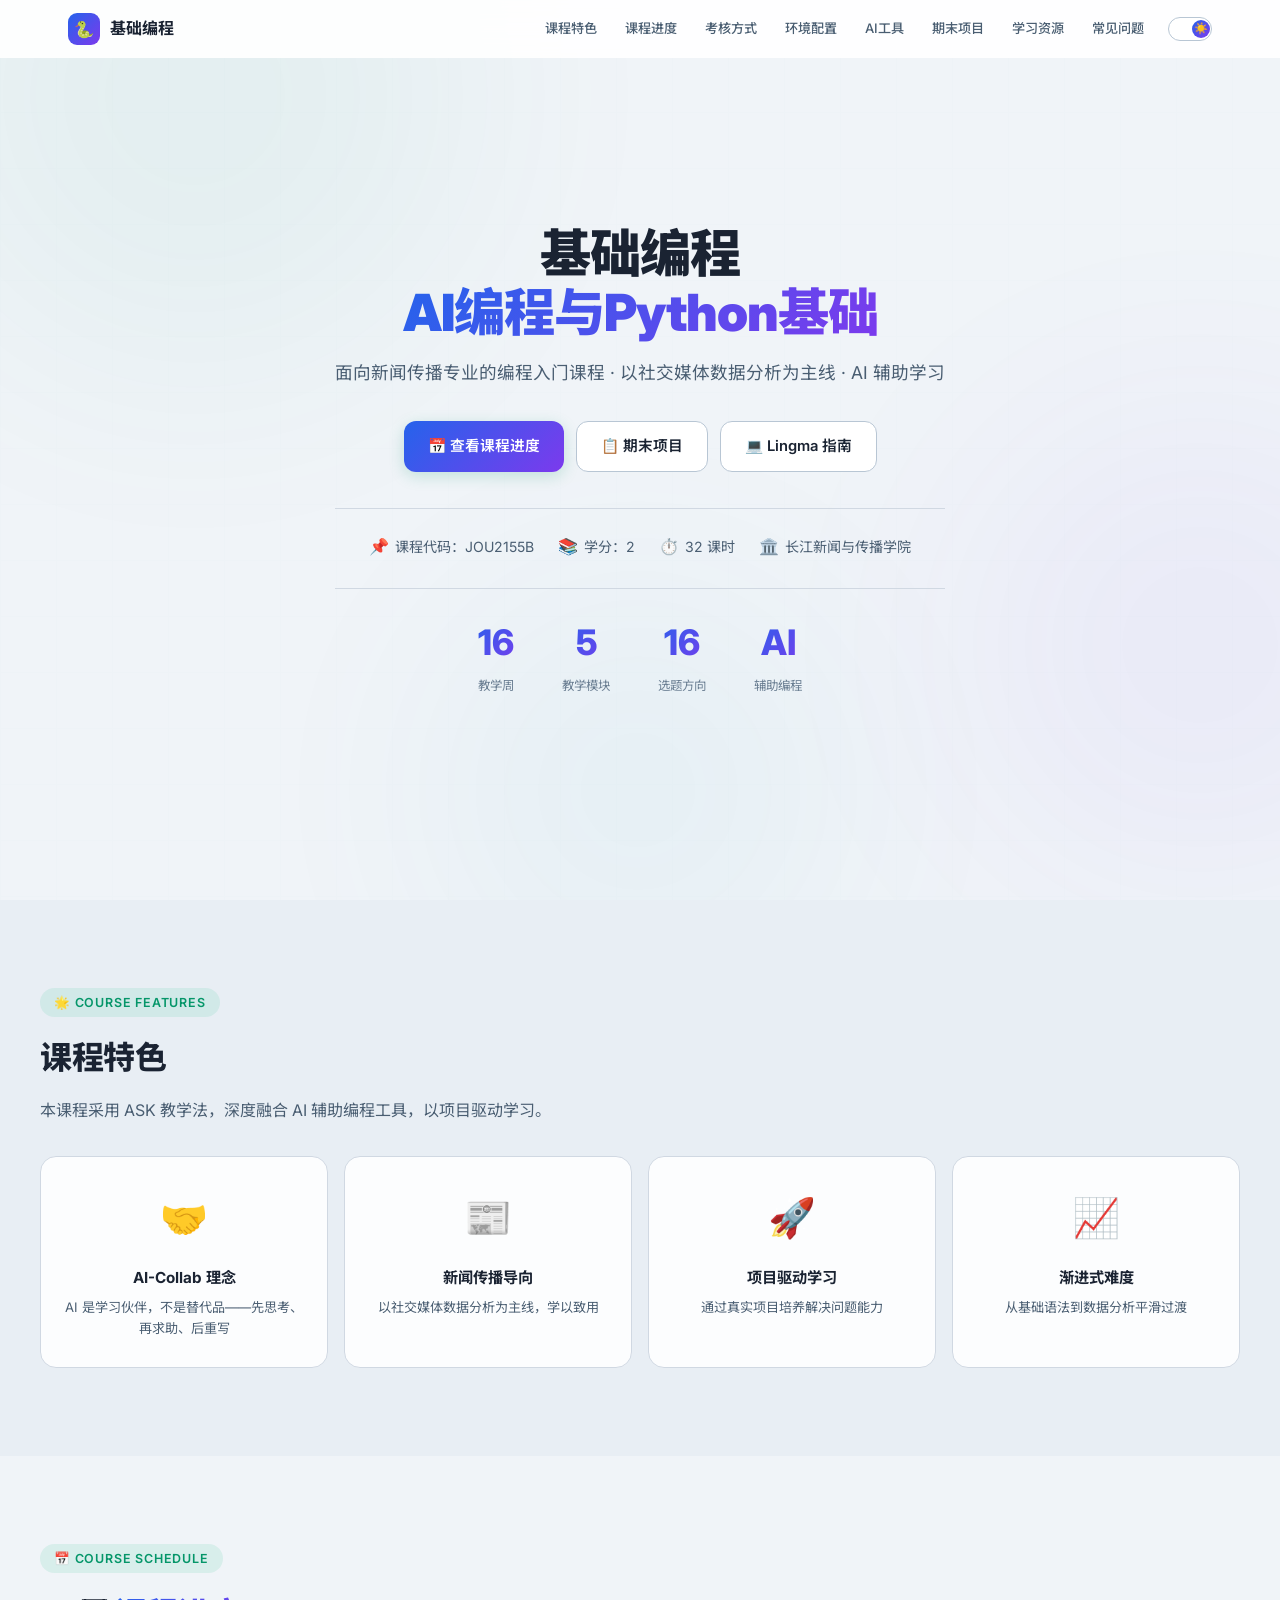
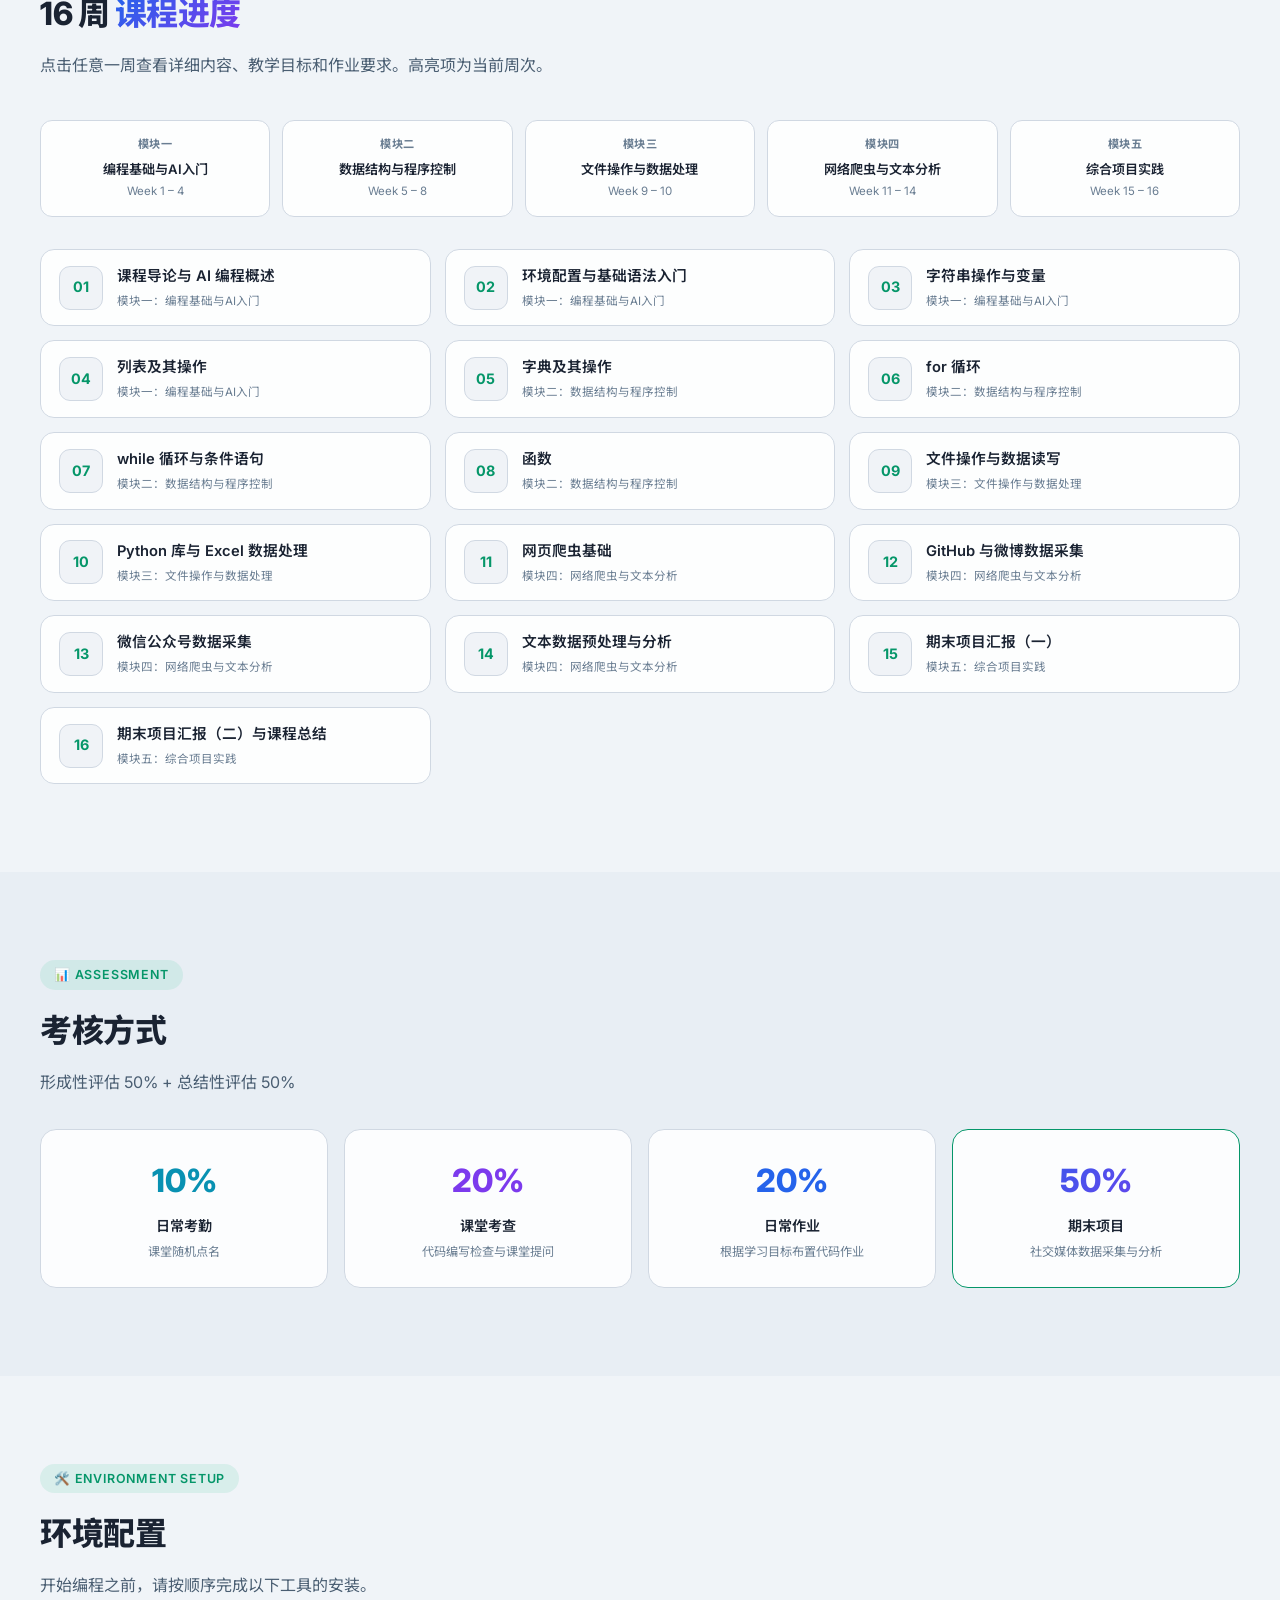
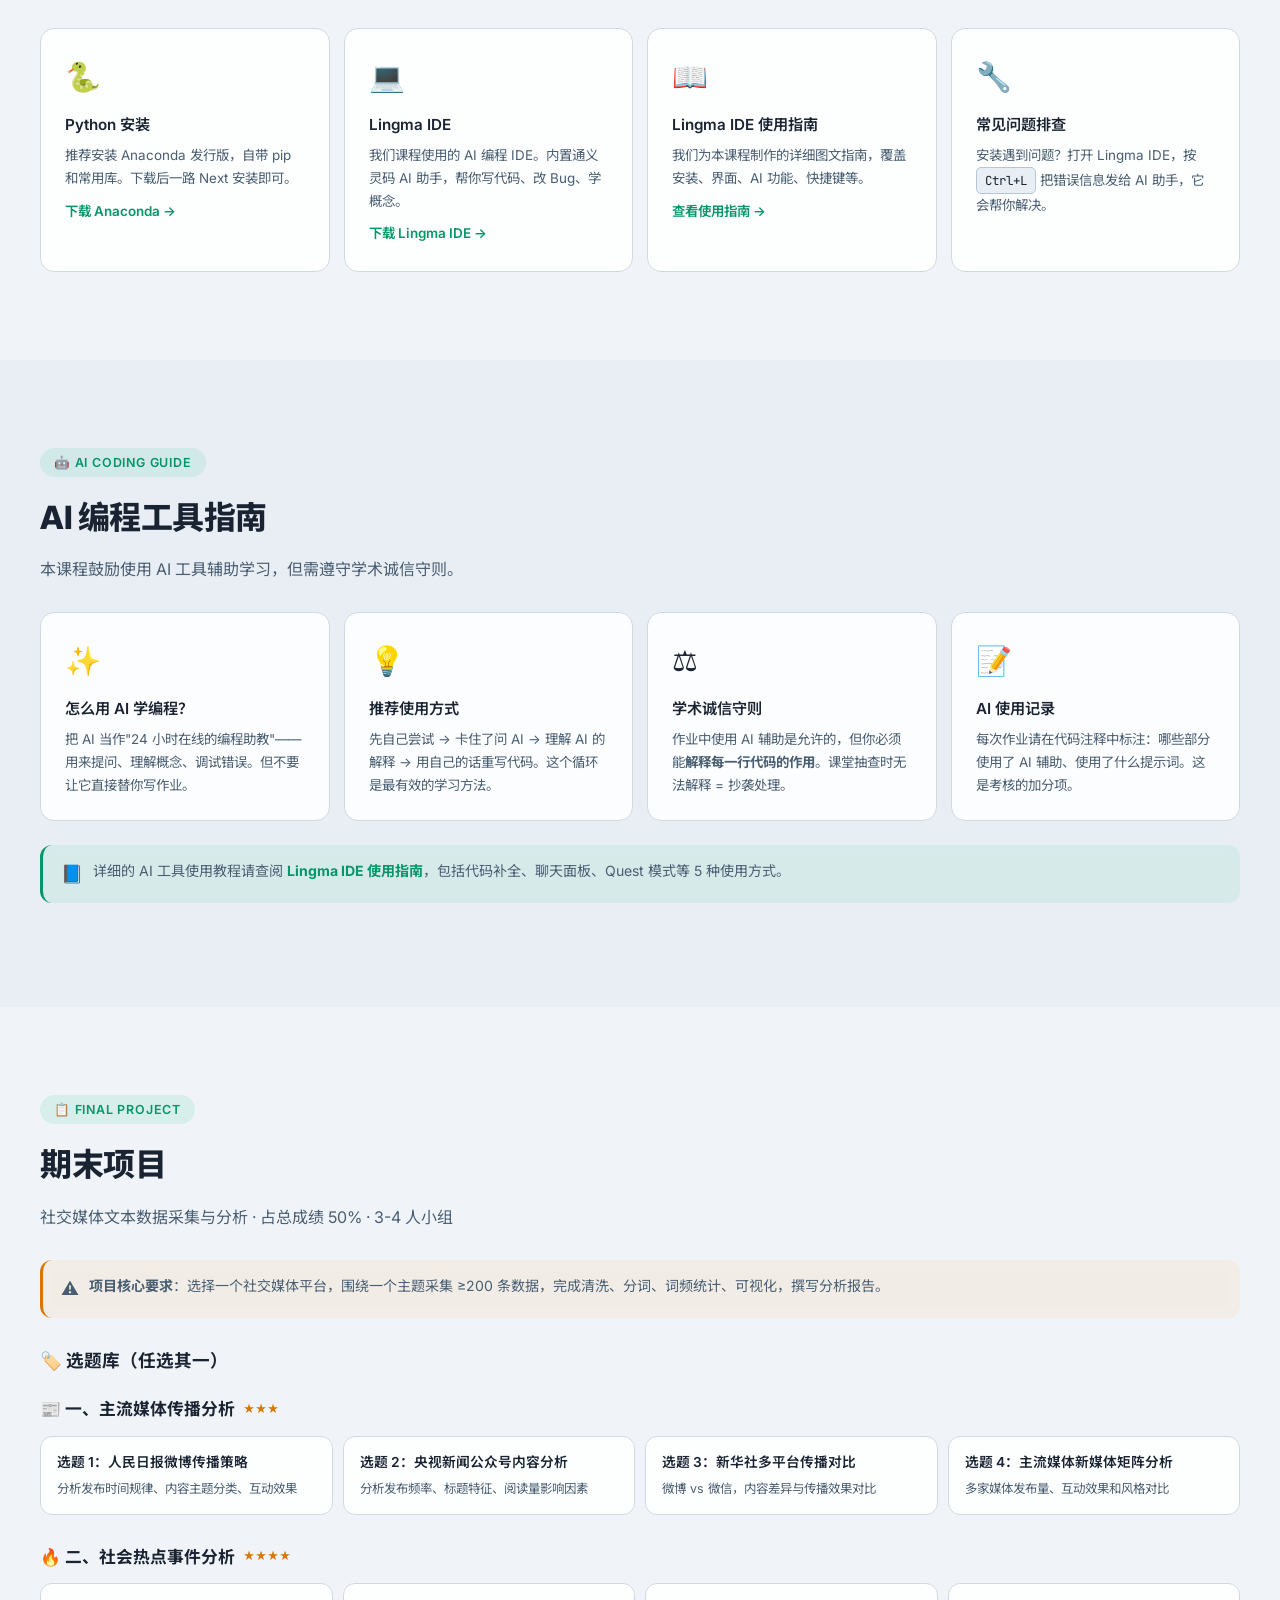
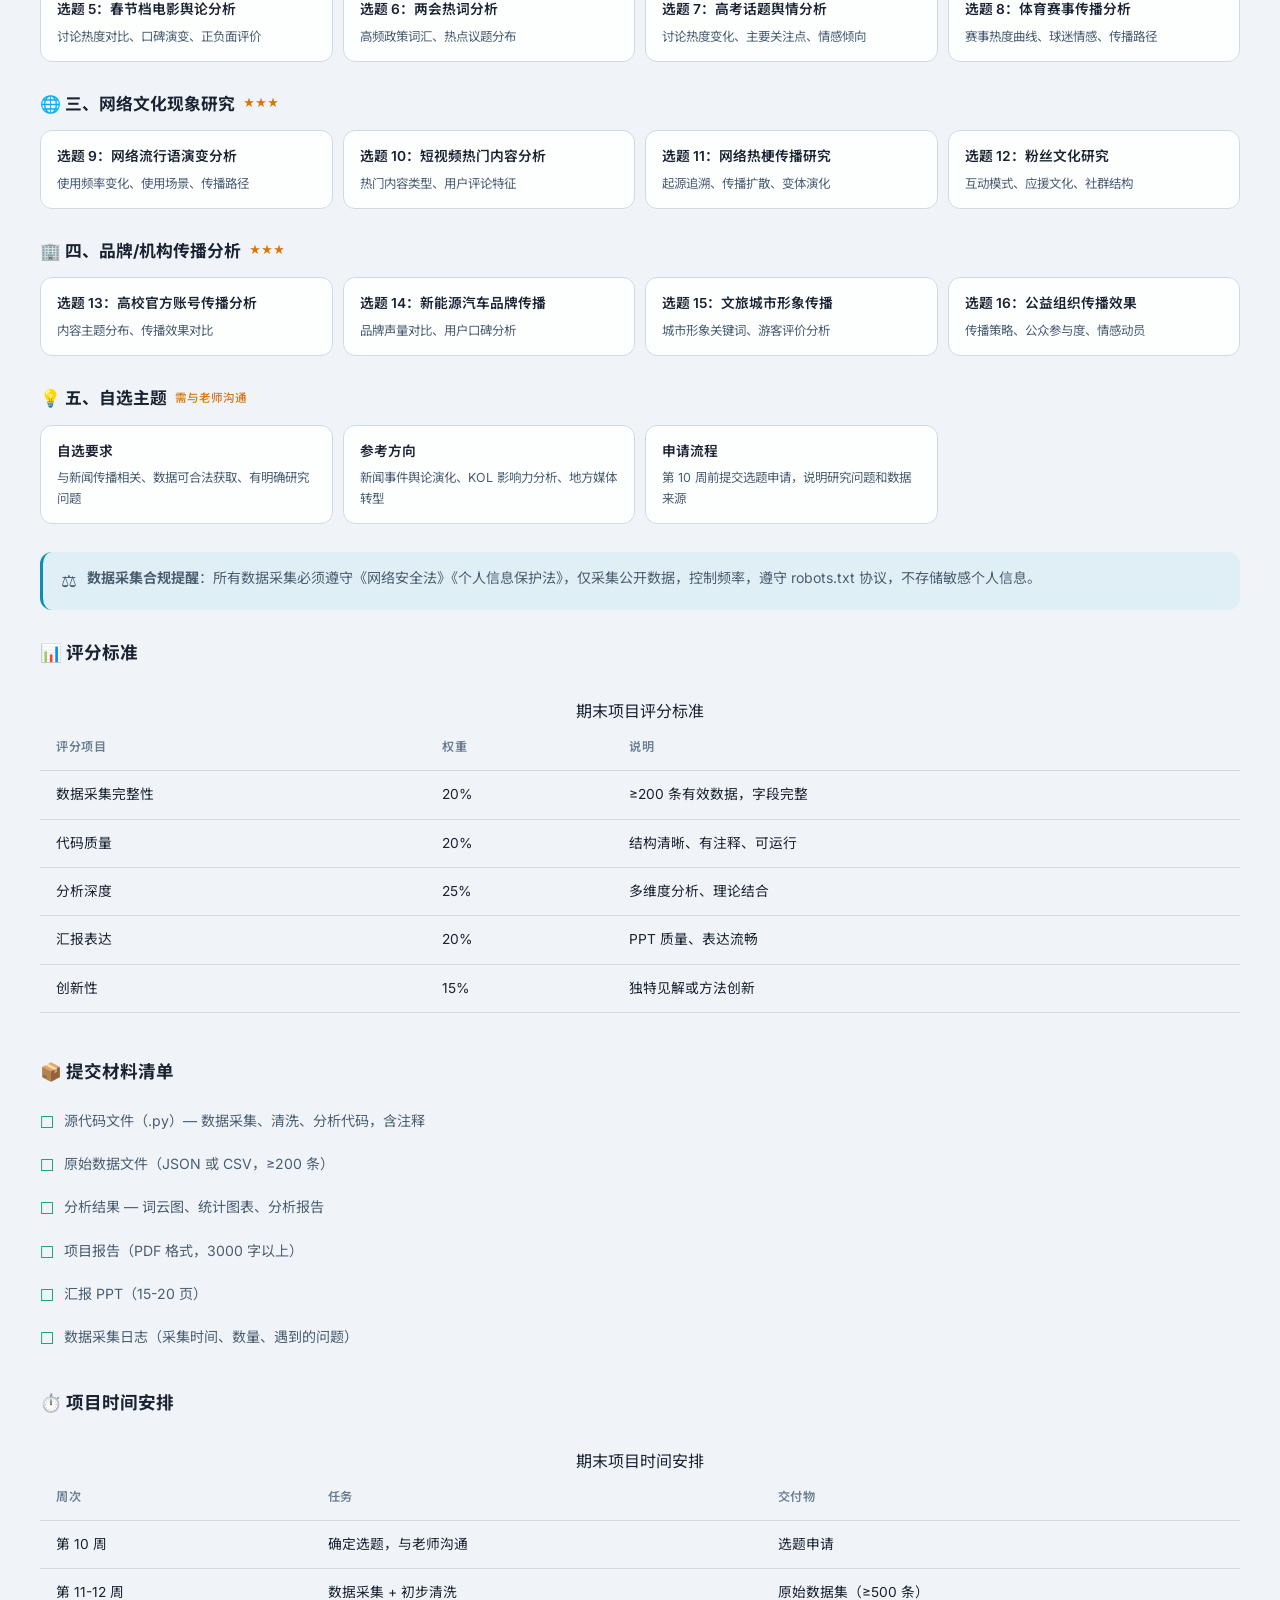
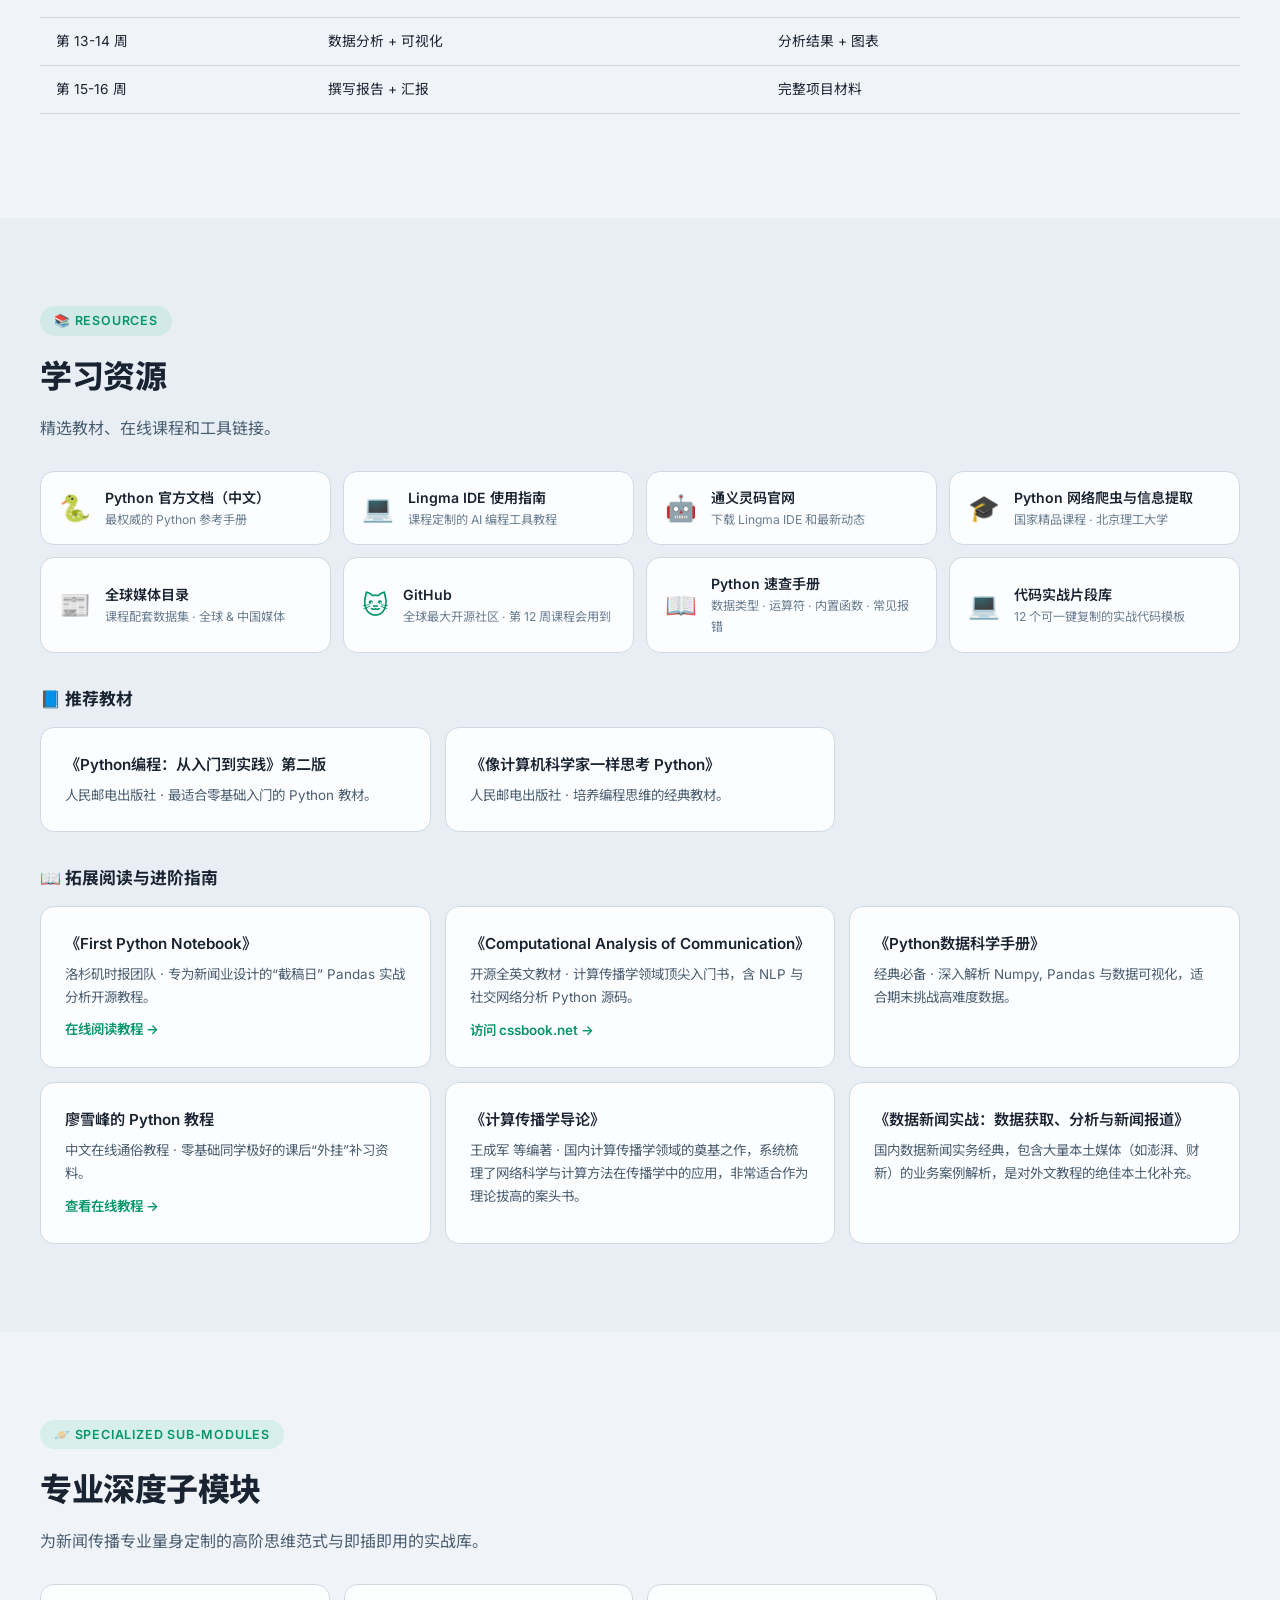
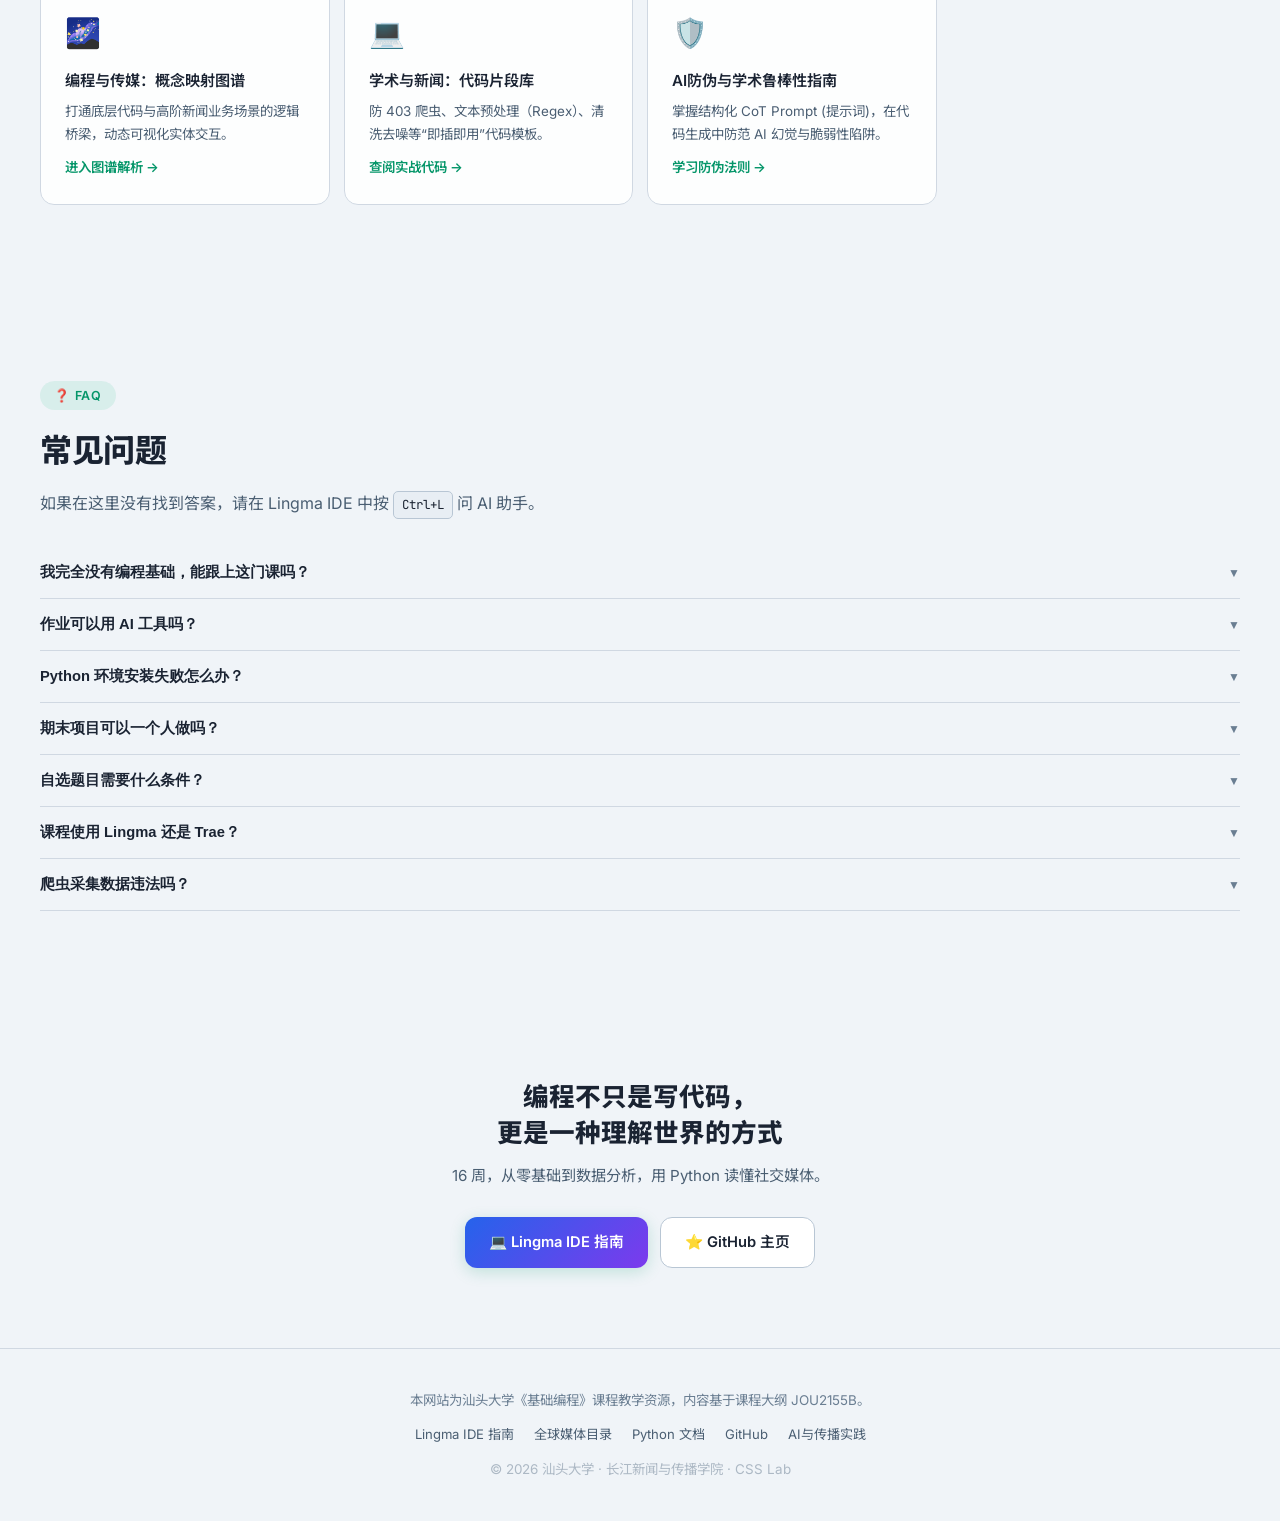
==== commit edaeb876: "visual: 知识图谱视觉升级 — 渐变节点+emoji图标+分类图例+点阵背景+增强tooltip" ====
--- a/index.html
+++ b/index.html
@@ -80,7 +80,6 @@
       <a href="#project">期末项目</a>
       <a href="#resources">学习资源</a>
       <a href="#faq">常见问题</a>
-      <a href="https://jou2327a.aisbest.eu.cc/" target="_blank" rel="noopener noreferrer" style="color:var(--purple);font-weight:700">兄弟课程</a>
       <button class="theme-toggle" id="themeToggle" aria-label="切换明亮/暗黑模式" title="切换主题">
         <div class="theme-toggle-knob" id="themeIcon" aria-hidden="true">🌙</div>
       </button>
@@ -101,7 +100,7 @@
     <div class="hero-meta">
       <div class="hero-meta-item"><span class="emoji" aria-hidden="true">📌</span> 课程代码：JOU2155B</div>
       <div class="hero-meta-item"><span class="emoji" aria-hidden="true">📚</span> 学分：2</div>
-      <div class="hero-meta-item"><span class="emoji" aria-hidden="true">⏱️</span> 32 课时（理论 16h + 实验 16h）</div>
+      <div class="hero-meta-item"><span class="emoji" aria-hidden="true">⏱️</span> 32 课时</div>
       <div class="hero-meta-item"><span class="emoji" aria-hidden="true">🏛️</span> 长江新闻与传播学院</div>
     </div>
     <div class="hero-stats">
@@ -785,7 +784,7 @@
         <div class="res-icon" aria-hidden="true">🎓</div>
         <div><h4>Python 网络爬虫与信息提取</h4><p>国家精品课程 · 北京理工大学</p></div>
       </a>
-      <a href="https://icgma.github.io/Media-Directory/" target="_blank" rel="noopener noreferrer" class="resource-card">
+      <a href="http://media-directory.aisbest.eu.cc/" target="_blank" rel="noopener noreferrer" class="resource-card">
         <div class="res-icon" aria-hidden="true">📰</div>
         <div><h4>全球媒体目录</h4><p>课程配套数据集 · 全球 &amp; 中国媒体</p></div>
       </a>
@@ -793,6 +792,14 @@
         <div class="res-icon" aria-hidden="true">🐱</div>
         <div><h4>GitHub</h4><p>全球最大开源社区 · 第 12 周课程会用到</p></div>
       </a>
+      <a href="python-cheatsheet.html" class="resource-card">
+        <div class="res-icon" aria-hidden="true">📖</div>
+        <div><h4>Python 速查手册</h4><p>数据类型 · 运算符 · 内置函数 · 常见报错</p></div>
+      </a>
+      <a href="snippet-gallery.html" class="resource-card">
+        <div class="res-icon" aria-hidden="true">💻</div>
+        <div><h4>代码实战片段库</h4><p>12 个可一键复制的实战代码模板</p></div>
+      </a>
     </div>
 
     <h3 style="color:var(--text);margin:32px 0 14px;font-size:1.05rem">📘 推荐教材</h3>
@@ -827,6 +834,44 @@
         <h3>廖雪峰的 Python 教程</h3>
         <p>中文在线通俗教程 · 零基础同学极好的课后“外挂”补习资料。</p>
         <a class="card-link" href="https://www.liaoxuefeng.com/" target="_blank" rel="noopener noreferrer">查看在线教程 →</a>
+      </article>
+      <article class="info-card">
+        <h3>《计算传播学导论》</h3>
+        <p>王成军 等编著 · 国内计算传播学领域的奠基之作，系统梳理了网络科学与计算方法在传播学中的应用，非常适合作为理论拔高的案头书。</p>
+      </article>
+      <article class="info-card">
+        <h3>《数据新闻实战：数据获取、分析与新闻报道》</h3>
+        <p>国内数据新闻实务经典，包含大量本土媒体（如澎湃、财新）的业务案例解析，是对外文教程的绝佳本土化补充。</p>
+      </article>
+    </div>
+  </div>
+</section>
+
+<!-- ===== 专业深度子模块 ===== -->
+<section id="submodules">
+  <div class="container fade-in">
+    <div class="section-label">🪐 Specialized Sub-Modules</div>
+    <h2 class="section-title">专业深度子模块</h2>
+    <div class="section-desc">为新闻传播专业量身定制的高阶思维范式与即插即用的实战库。</div>
+    
+    <div class="info-grid" style="margin-top:28px">
+      <article class="info-card">
+        <span class="icon" aria-hidden="true">🌌</span>
+        <h3>编程与传媒：概念映射图谱</h3>
+        <p>打通底层代码与高阶新闻业务场景的逻辑桥梁，动态可视化实体交互。</p>
+        <a class="card-link" href="knowledge-graph.html">进入图谱解析 →</a>
+      </article>
+      <article class="info-card">
+        <span class="icon" aria-hidden="true">💻</span>
+        <h3>学术与新闻：代码片段库</h3>
+        <p>防 403 爬虫、文本预处理（Regex）、清洗去噪等“即插即用”代码模板。</p>
+        <a class="card-link" href="snippet-gallery.html">查阅实战代码 →</a>
+      </article>
+      <article class="info-card">
+        <span class="icon" aria-hidden="true">🛡️</span>
+        <h3>AI防伪与学术鲁棒性指南</h3>
+        <p>掌握结构化 CoT Prompt (提示词)，在代码生成中防范 AI 幻觉与脆弱性陷阱。</p>
+        <a class="card-link" href="prompt-engineering.html">学习防伪法则 →</a>
       </article>
     </div>
   </div>
@@ -891,7 +936,7 @@
   <p>本网站为汕头大学《基础编程》课程教学资源，内容基于课程大纲 JOU2155B。</p>
   <div class="footer-links">
     <a href="https://icgma.github.io/Lingma-Intro/" target="_blank" rel="noopener noreferrer">Lingma IDE 指南</a>
-    <a href="https://icgma.github.io/media-directory/" target="_blank" rel="noopener noreferrer">全球媒体目录</a>
+    <a href="http://media-directory.aisbest.eu.cc/" target="_blank" rel="noopener noreferrer">全球媒体目录</a>
     <a href="https://docs.python.org/zh-cn/3/" target="_blank" rel="noopener noreferrer">Python 文档</a>
     <a href="https://github.com/icgma" target="_blank" rel="noopener noreferrer">GitHub</a>
     <a href="https://jou2327a.aisbest.eu.cc/" target="_blank" rel="noopener noreferrer">AI与传播实践</a>
@@ -902,6 +947,9 @@
 <!-- Scroll to Top -->
 <button class="scroll-top" id="scrollTop" aria-label="回到顶部">↑</button>
 
+<script src="analytics-config.js"></script>
+<script src="analytics.js" defer></script>
+
 <!-- External JavaScript (deferred for performance) -->
 <script src="main.js" defer></script>
 
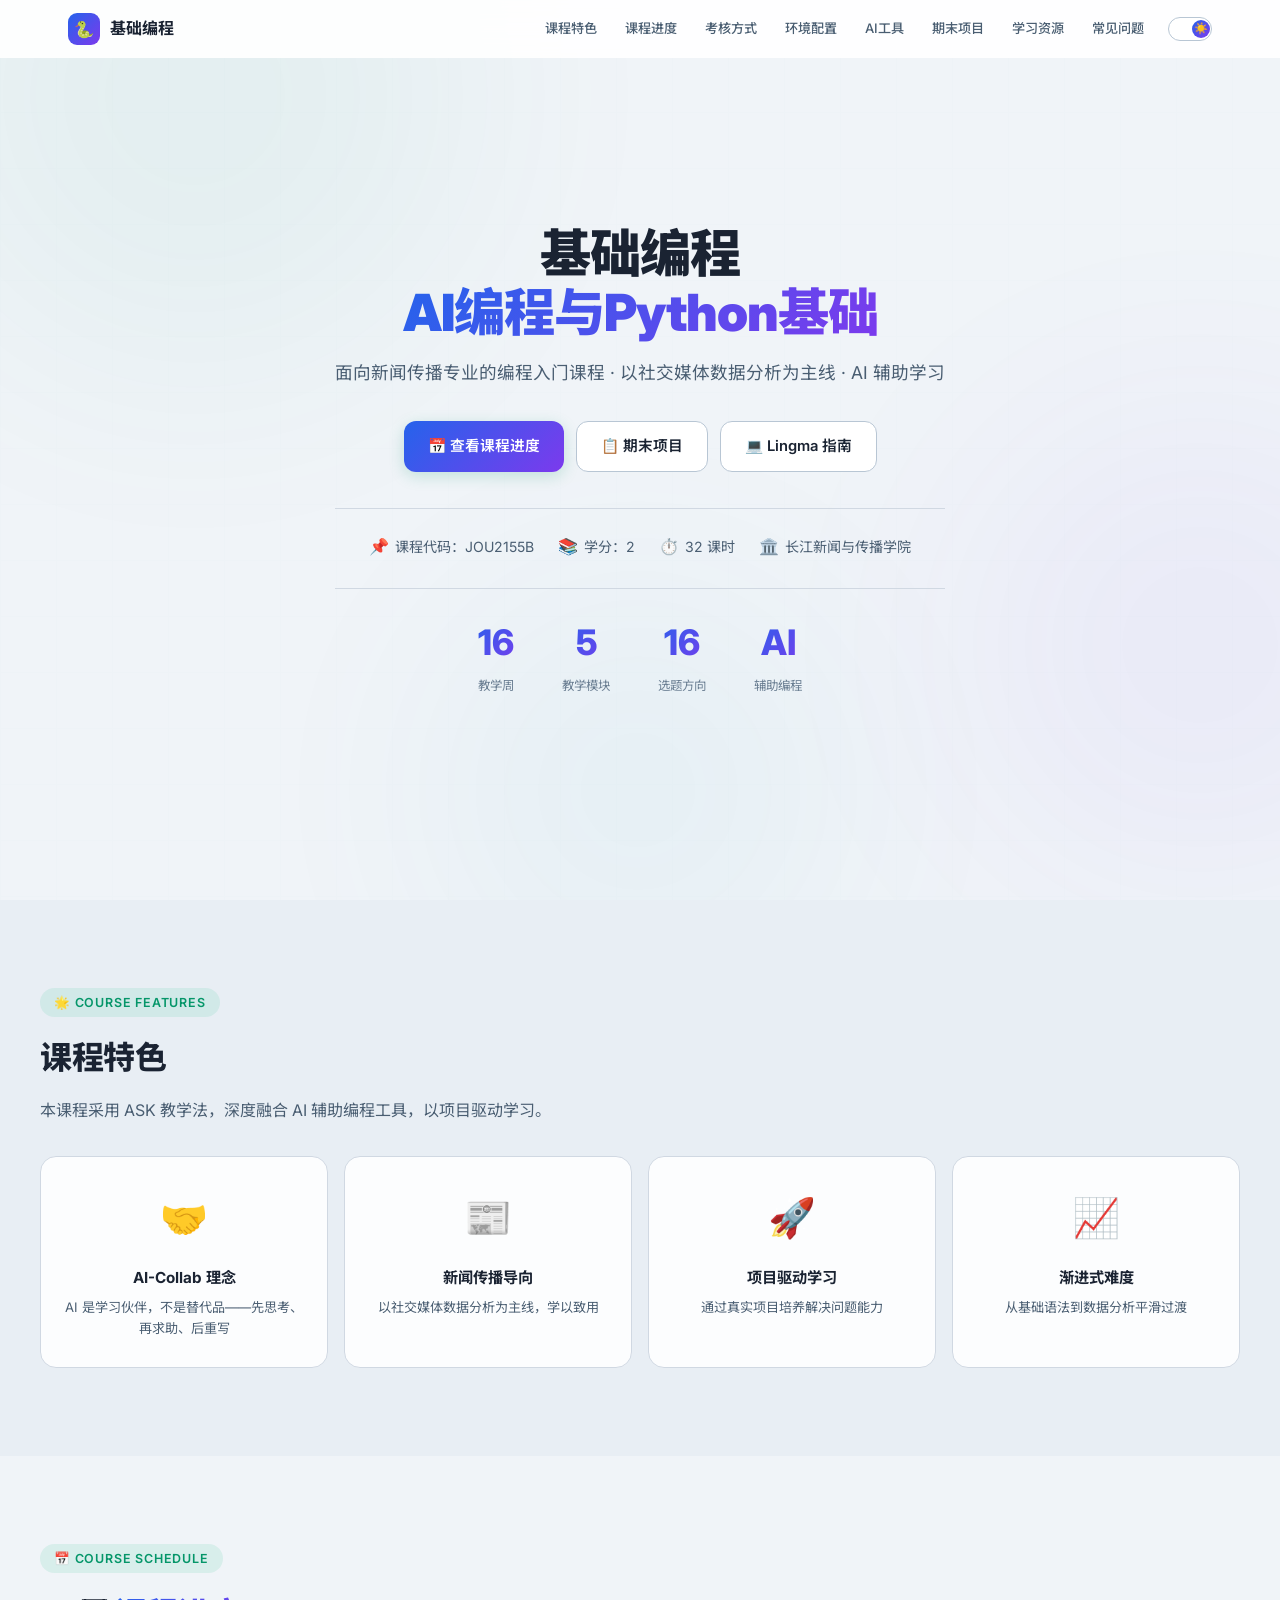
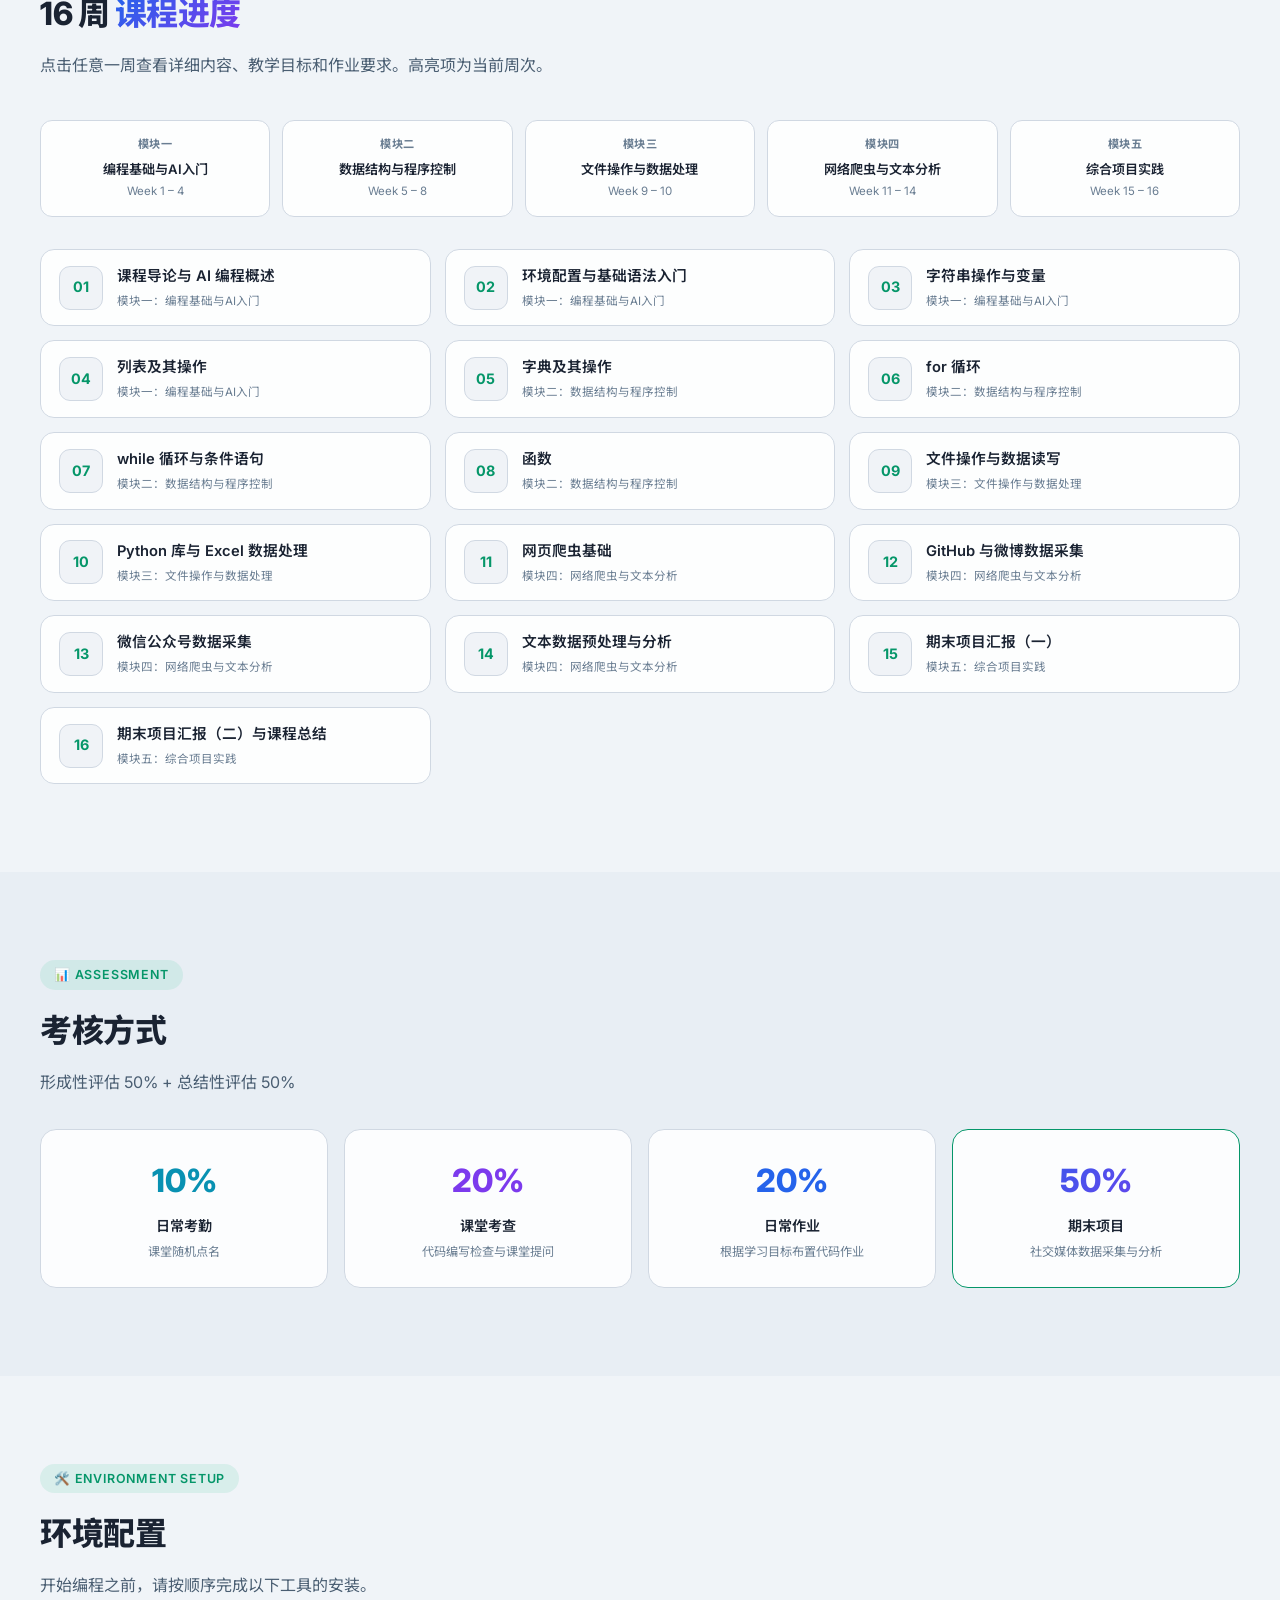
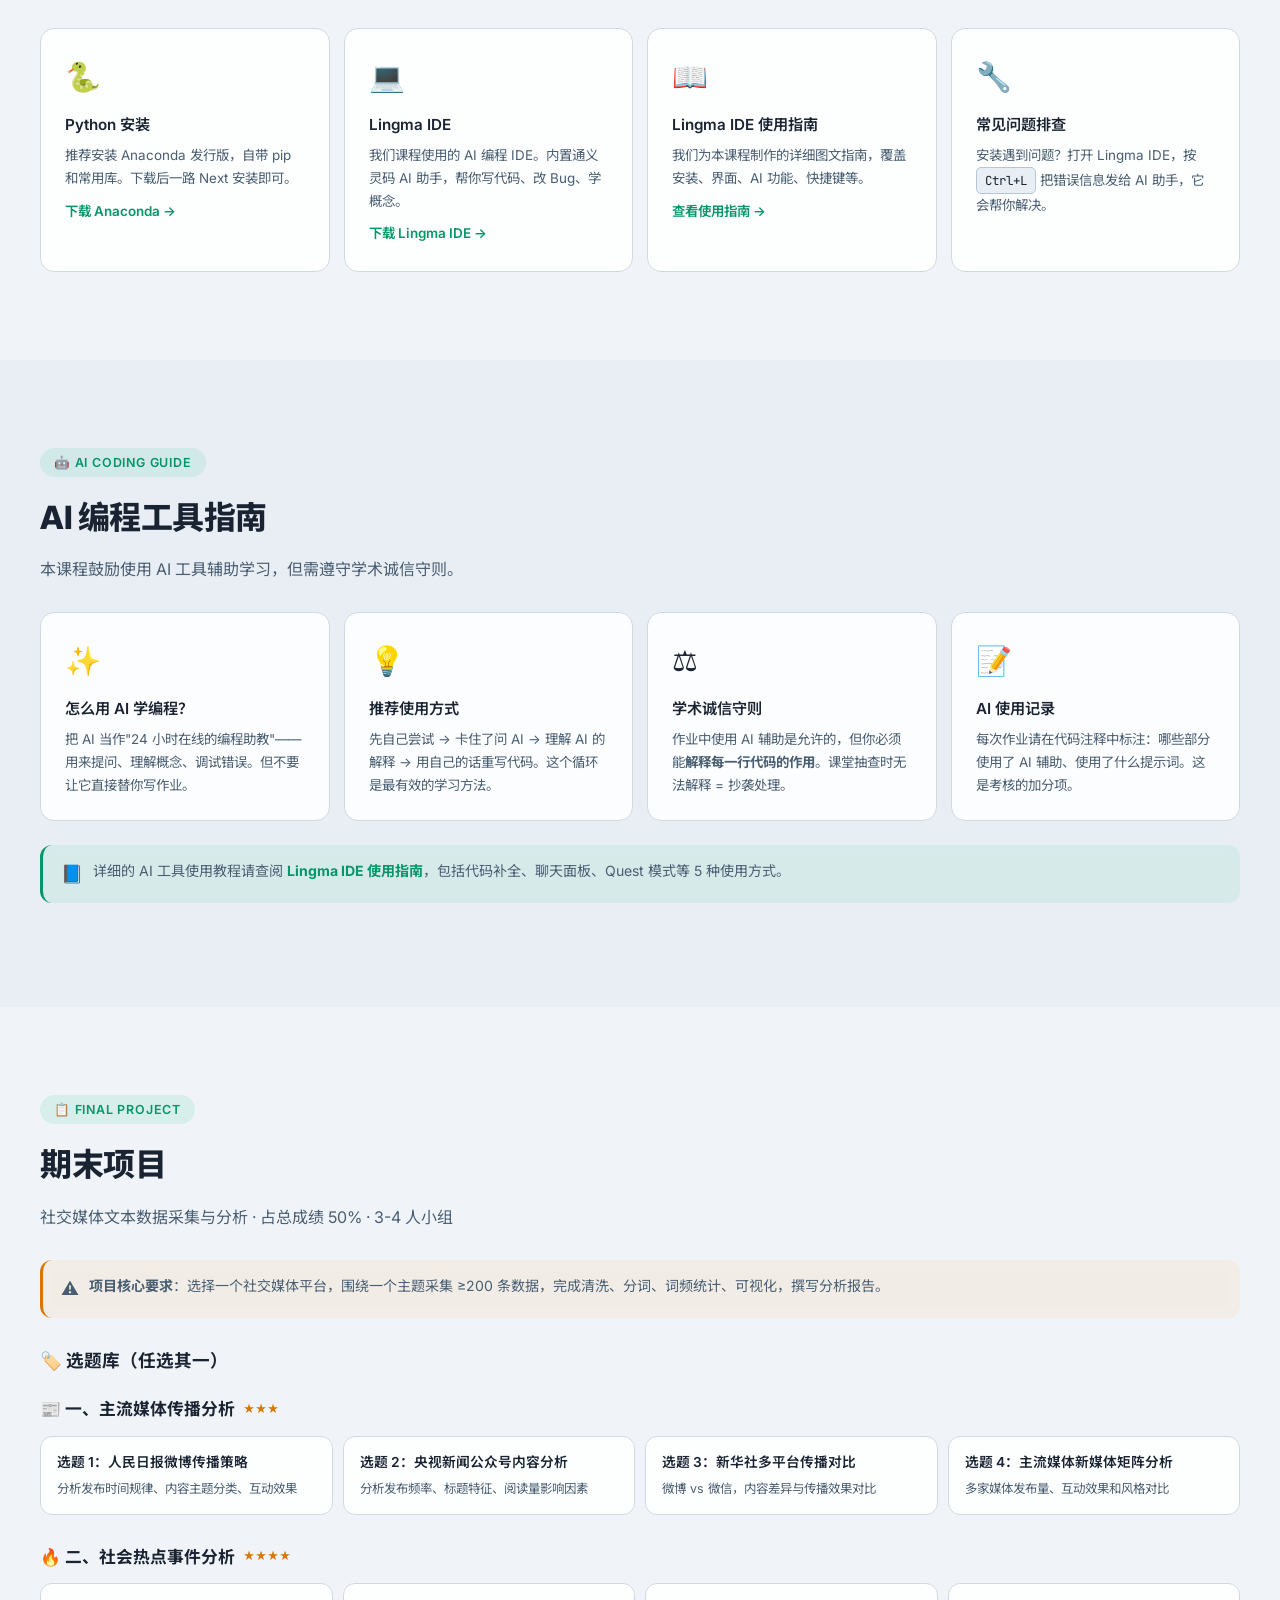
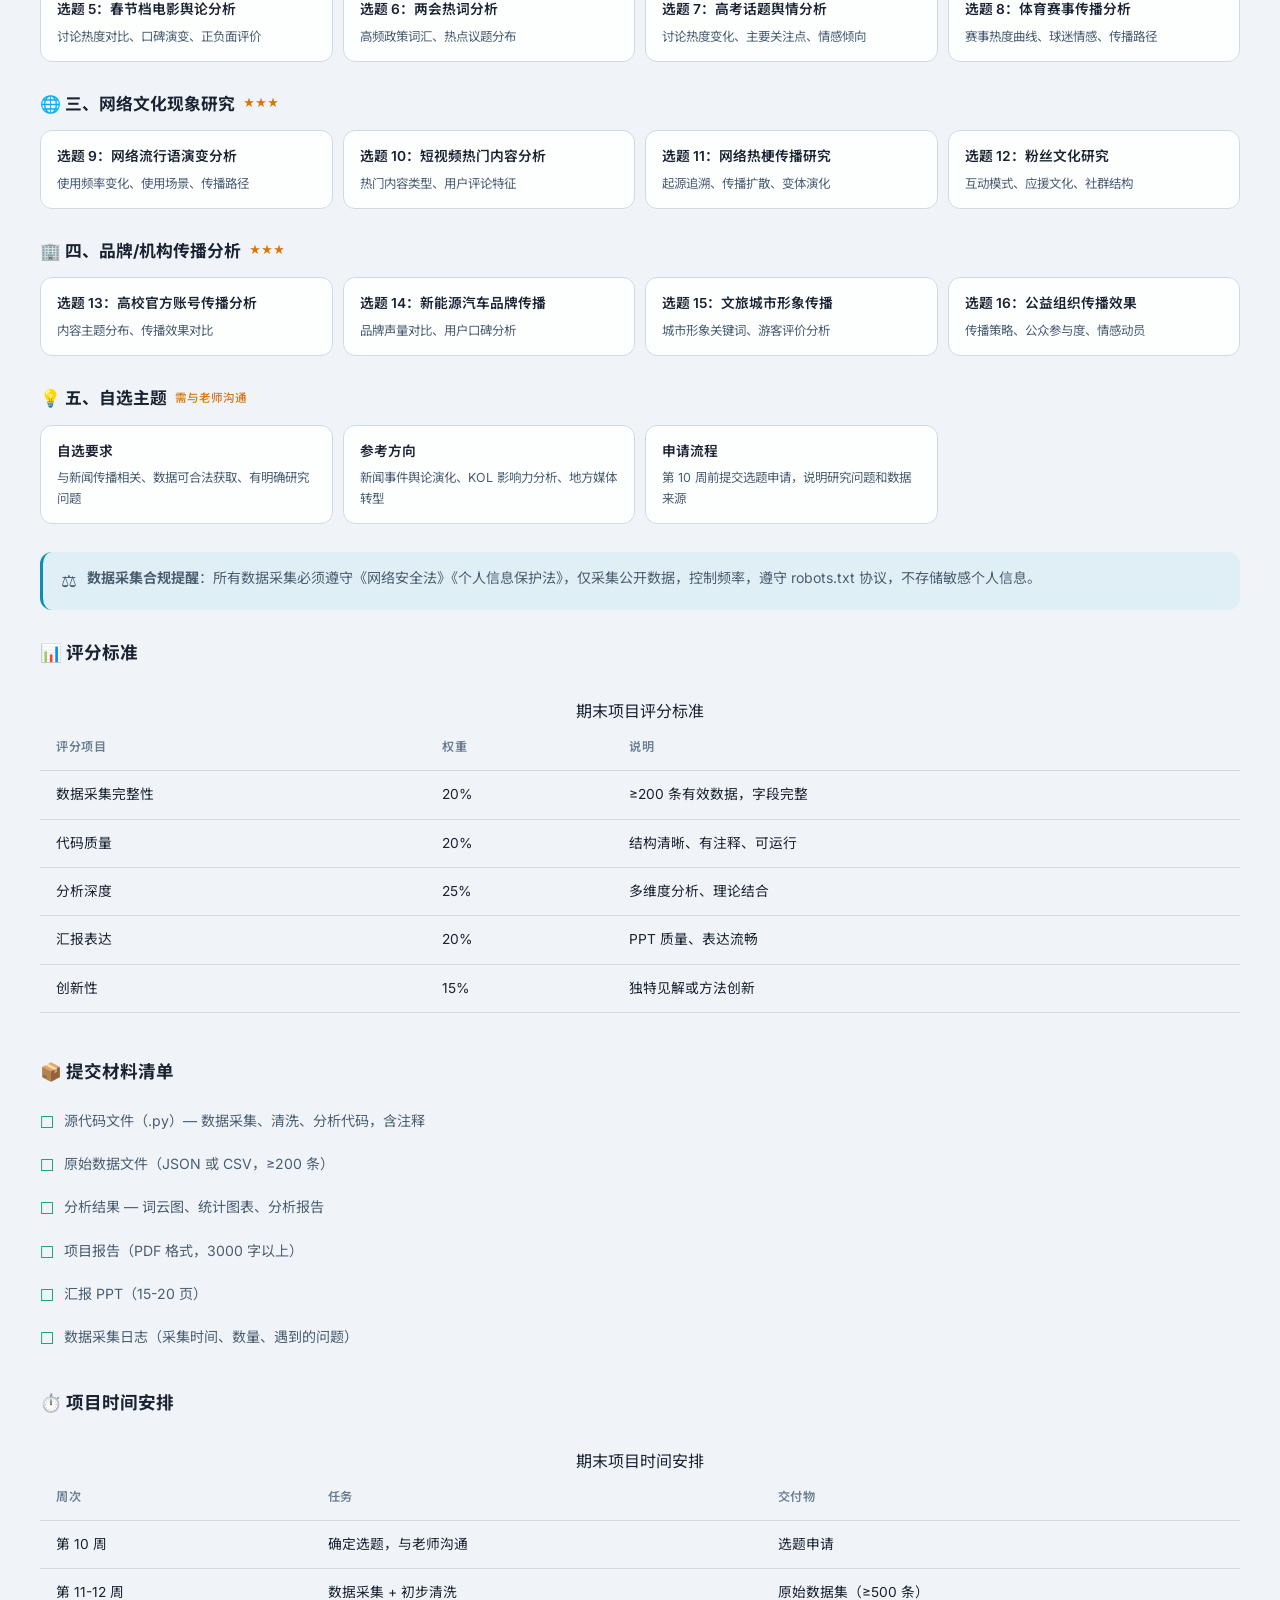
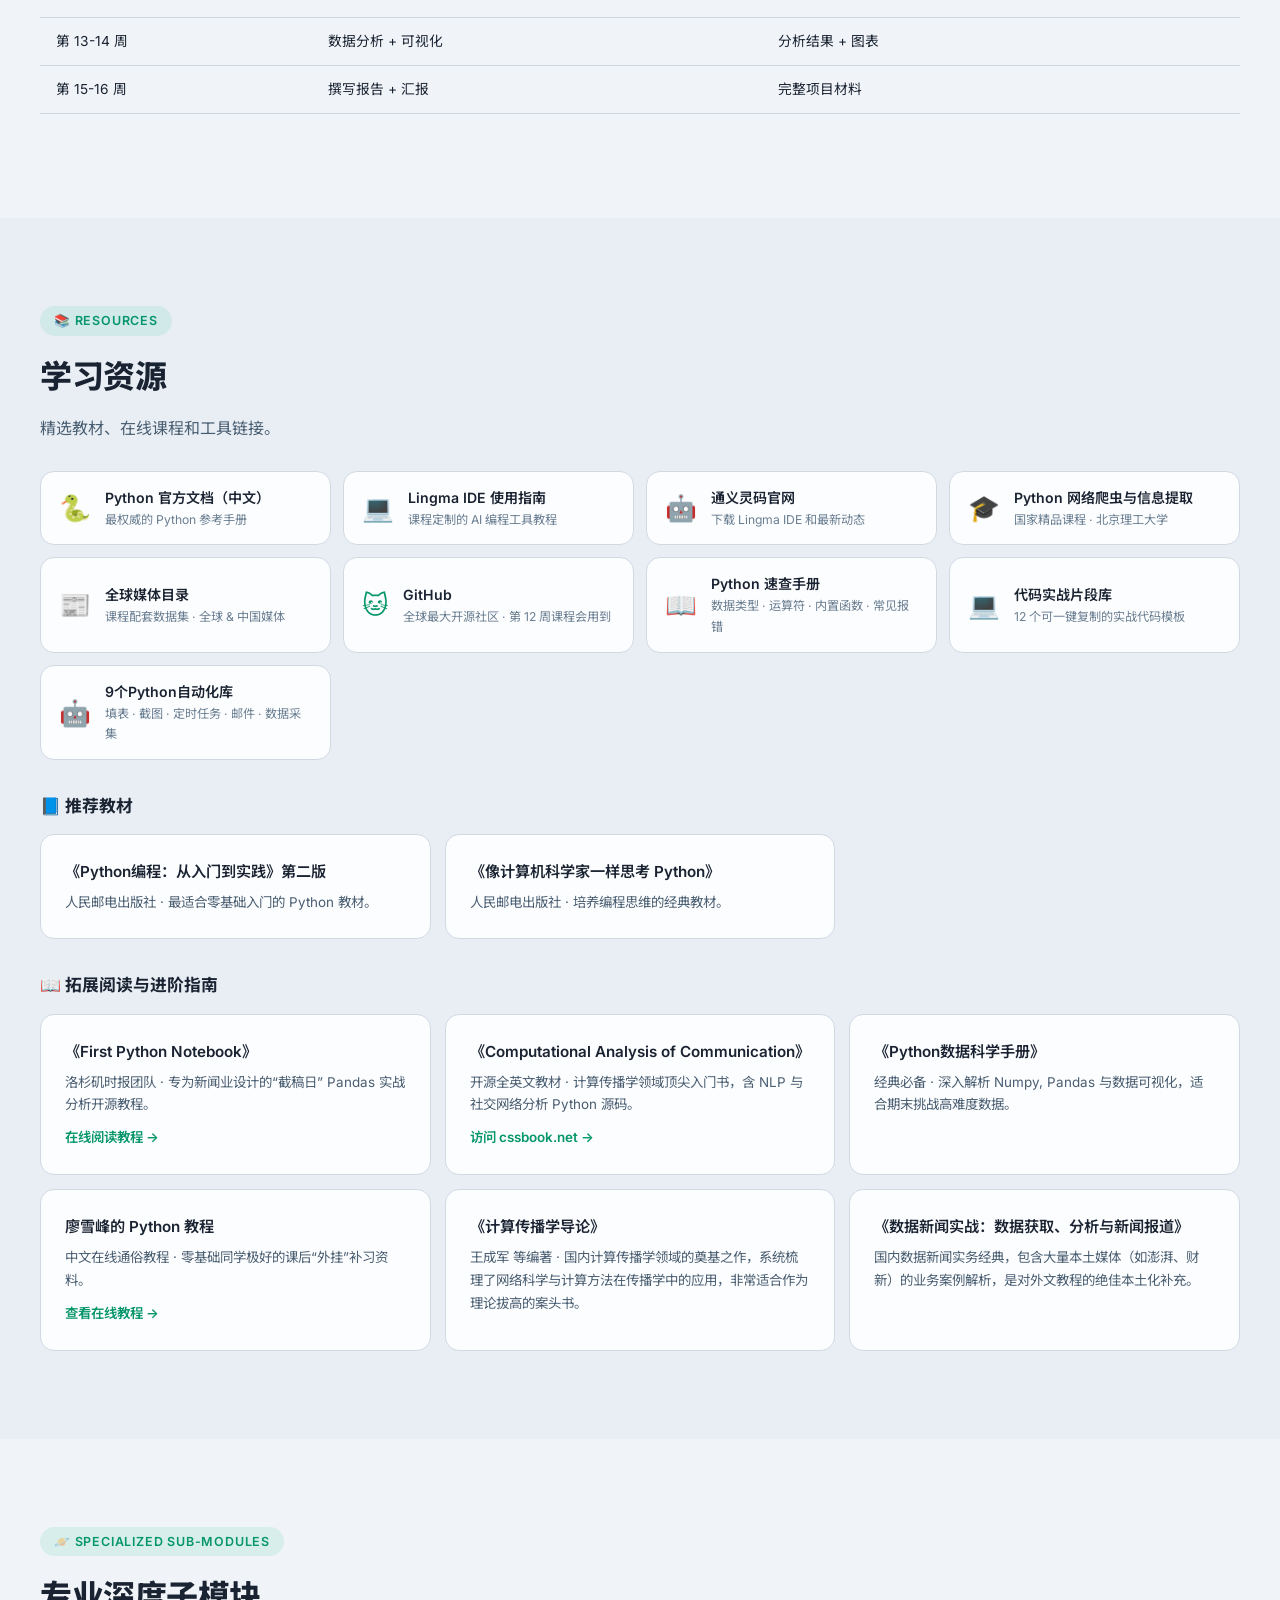
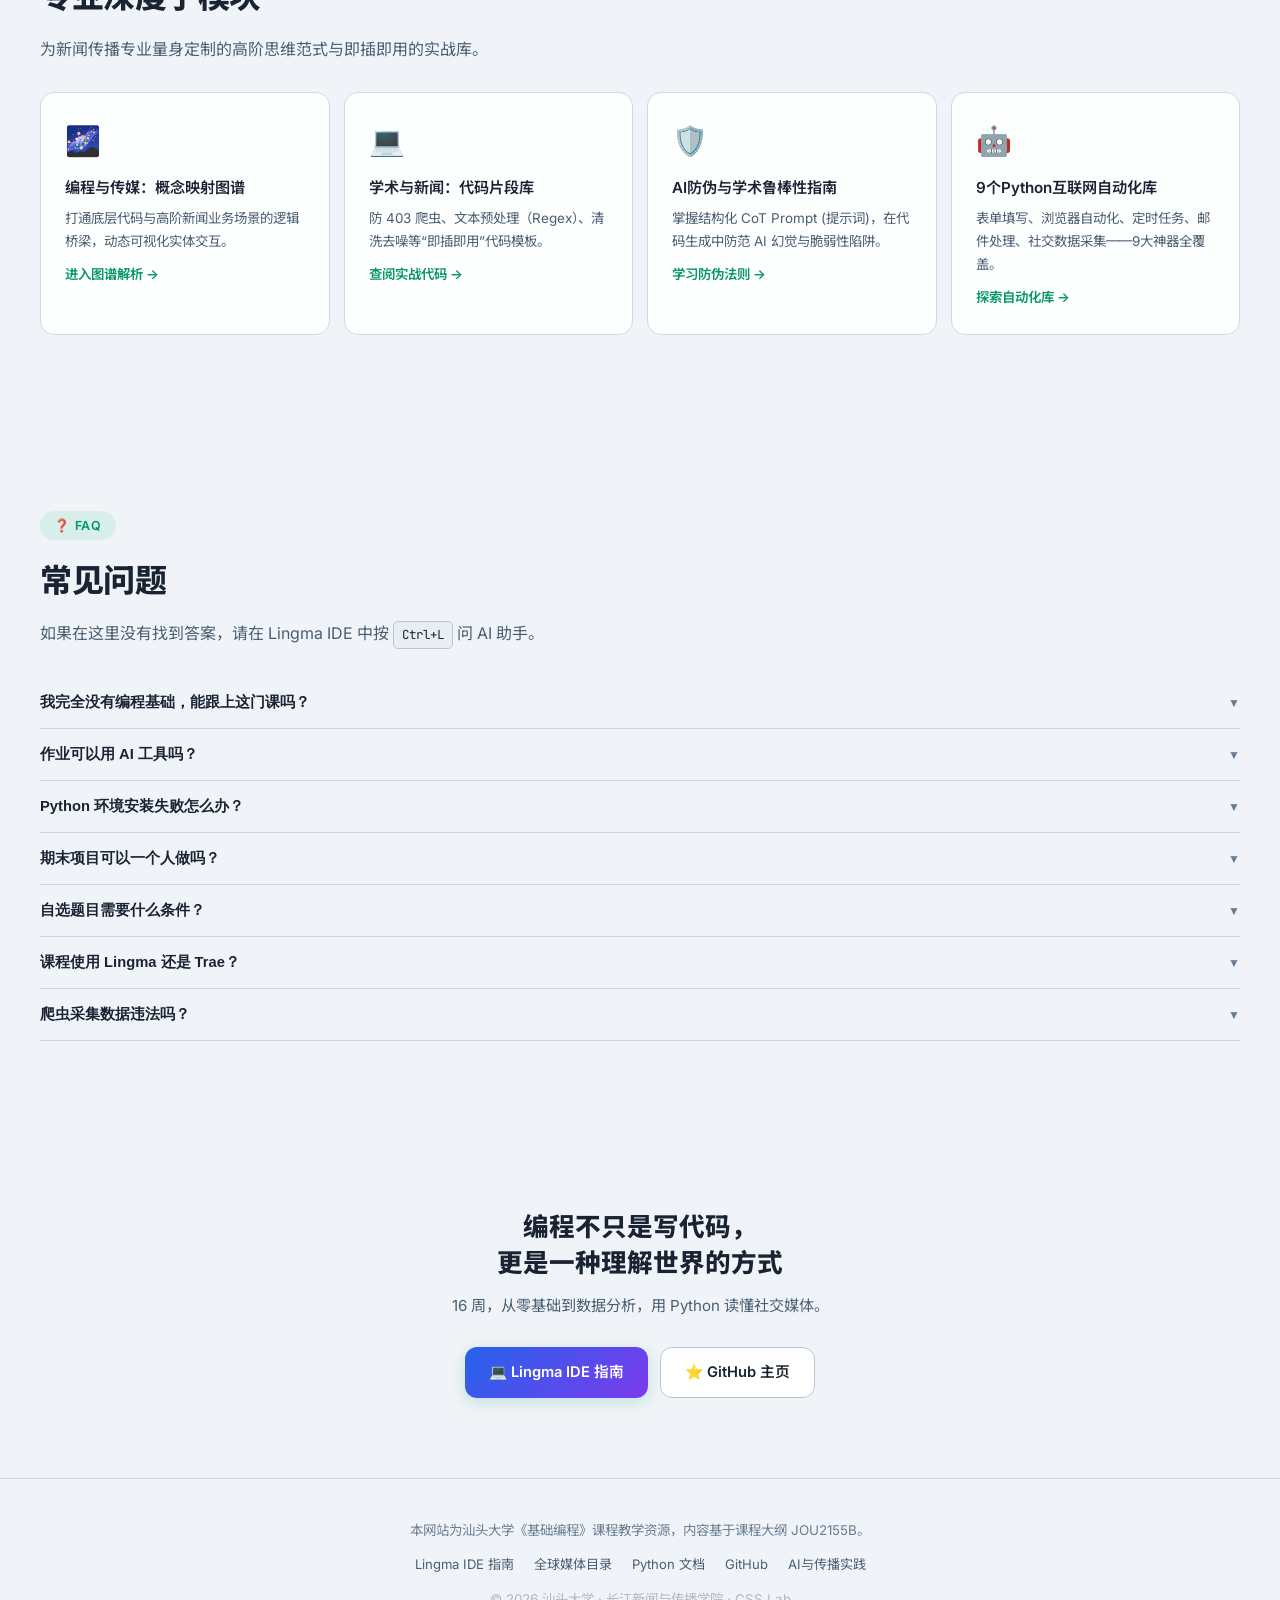
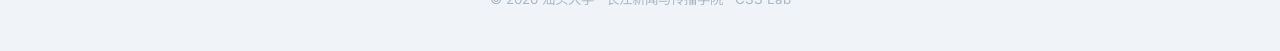
==== commit e79c7add: "feat: add Python automation libs subpage with 9 library cards, pitfall guide, and localization tips" ====
--- a/index.html
+++ b/index.html
@@ -800,6 +800,10 @@
         <div class="res-icon" aria-hidden="true">💻</div>
         <div><h4>代码实战片段库</h4><p>12 个可一键复制的实战代码模板</p></div>
       </a>
+      <a href="python-automation-libs.html" class="resource-card">
+        <div class="res-icon" aria-hidden="true">🤖</div>
+        <div><h4>9个Python自动化库</h4><p>填表 · 截图 · 定时任务 · 邮件 · 数据采集</p></div>
+      </a>
     </div>
 
     <h3 style="color:var(--text);margin:32px 0 14px;font-size:1.05rem">📘 推荐教材</h3>
@@ -872,6 +876,12 @@
         <h3>AI防伪与学术鲁棒性指南</h3>
         <p>掌握结构化 CoT Prompt (提示词)，在代码生成中防范 AI 幻觉与脆弱性陷阱。</p>
         <a class="card-link" href="prompt-engineering.html">学习防伪法则 →</a>
+      </article>
+      <article class="info-card">
+        <span class="icon" aria-hidden="true">🤖</span>
+        <h3>9个Python互联网自动化库</h3>
+        <p>表单填写、浏览器自动化、定时任务、邮件处理、社交数据采集——9大神器全覆盖。</p>
+        <a class="card-link" href="python-automation-libs.html">探索自动化库 →</a>
       </article>
     </div>
   </div>
@@ -947,9 +957,6 @@
 <!-- Scroll to Top -->
 <button class="scroll-top" id="scrollTop" aria-label="回到顶部">↑</button>
 
-<script src="analytics-config.js"></script>
-<script src="analytics.js" defer></script>
-
 <!-- External JavaScript (deferred for performance) -->
 <script src="main.js" defer></script>
 
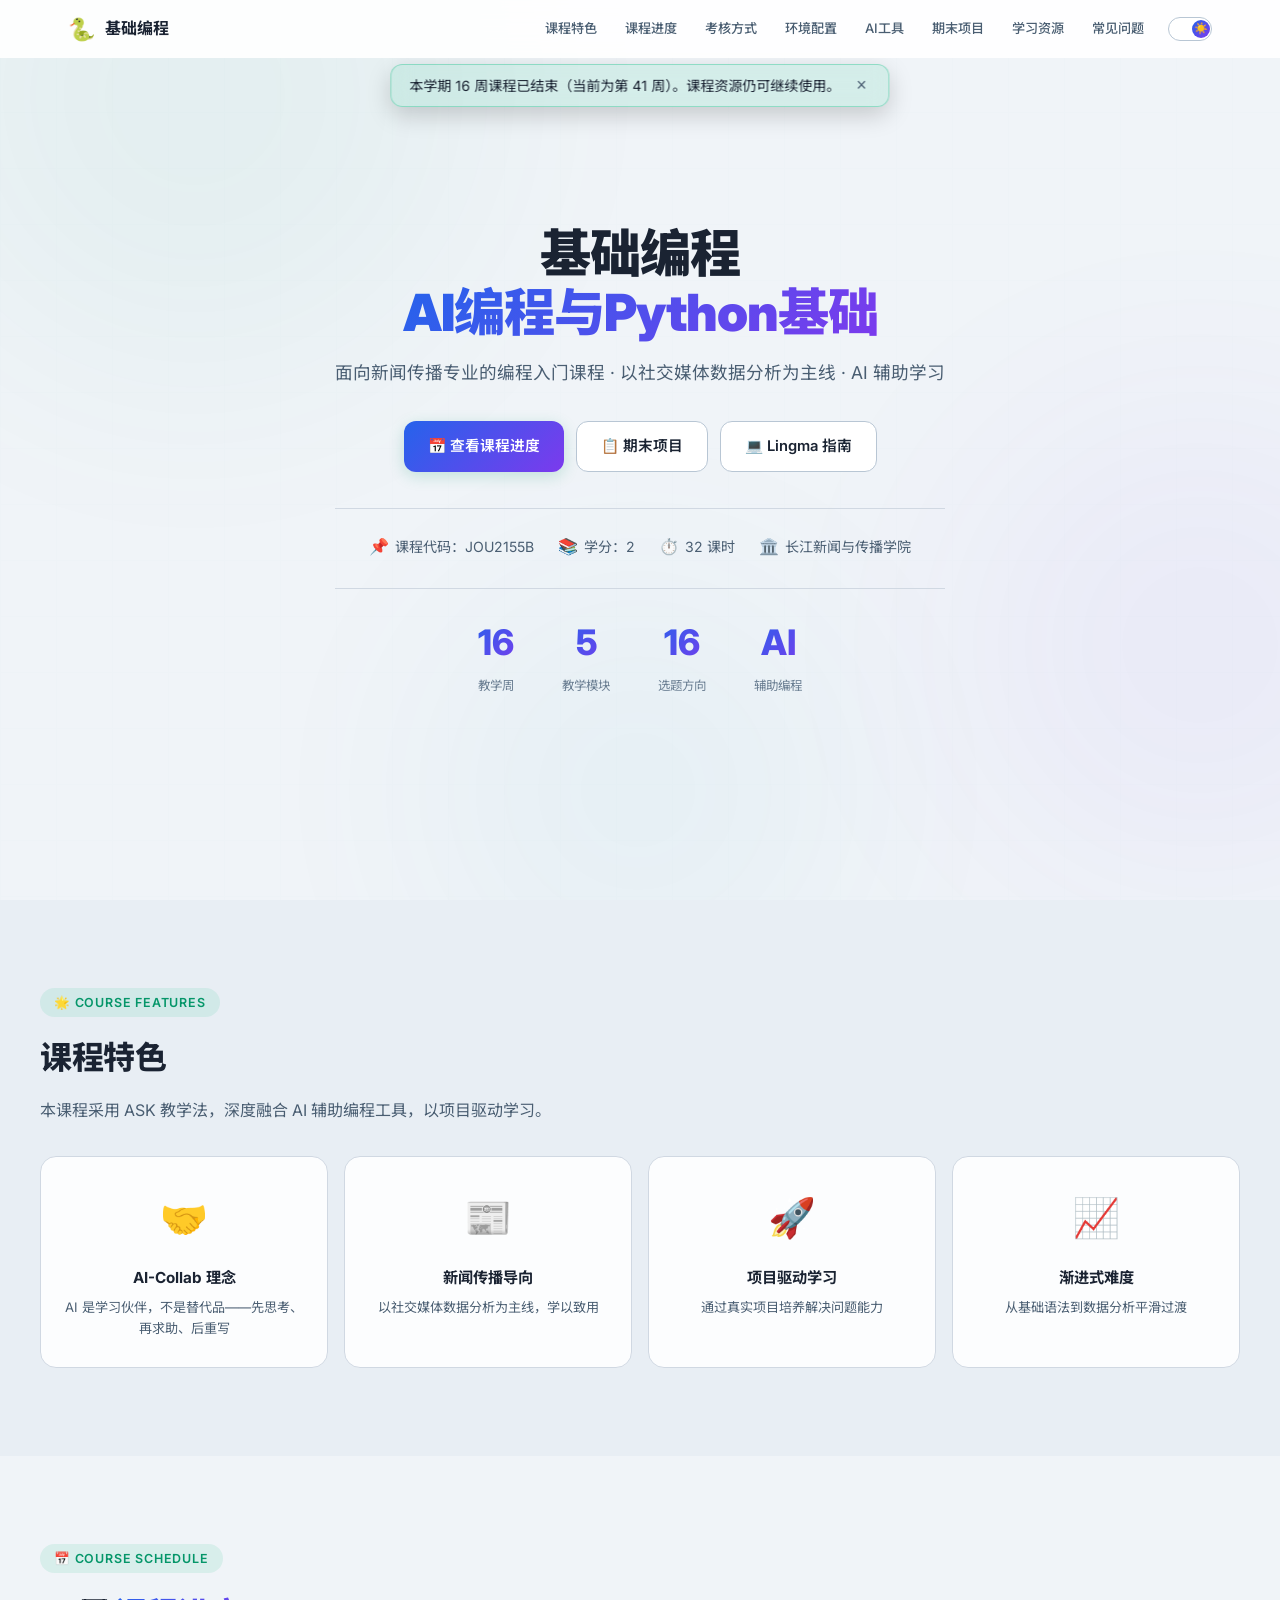
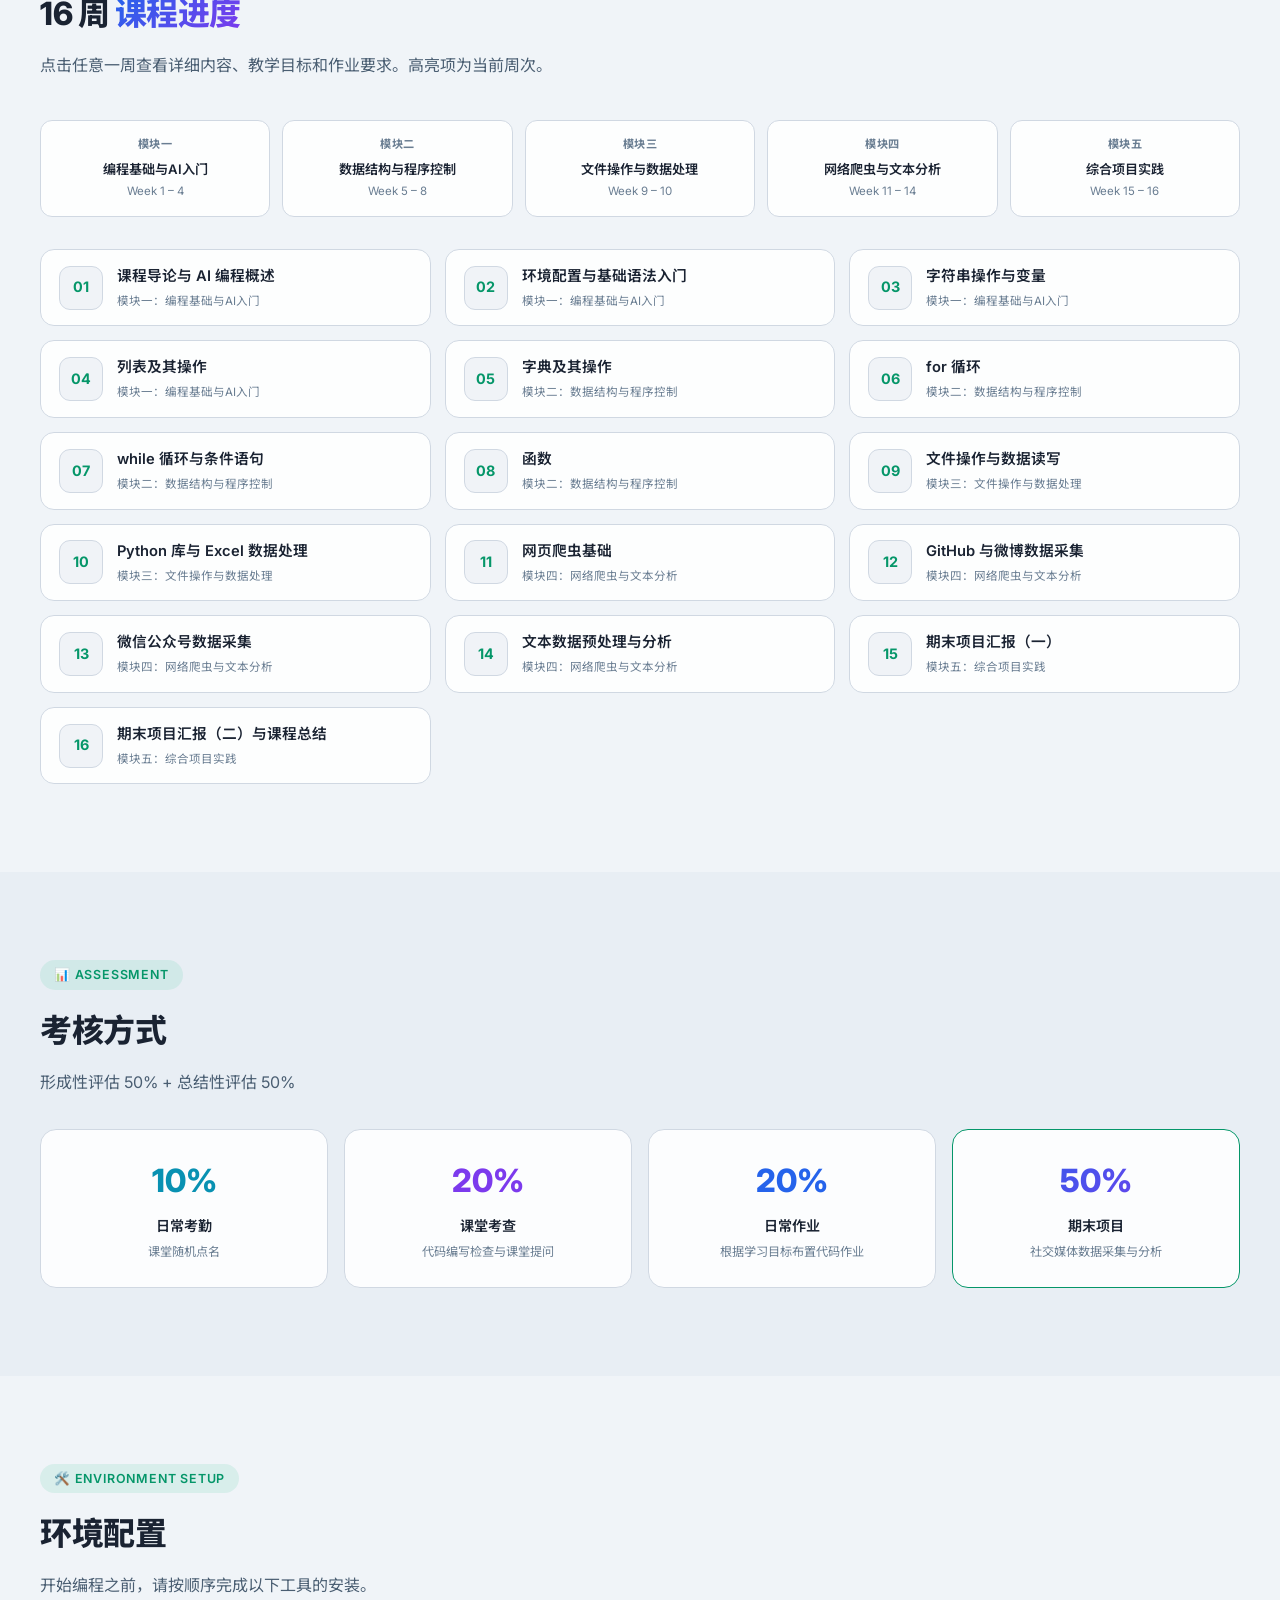
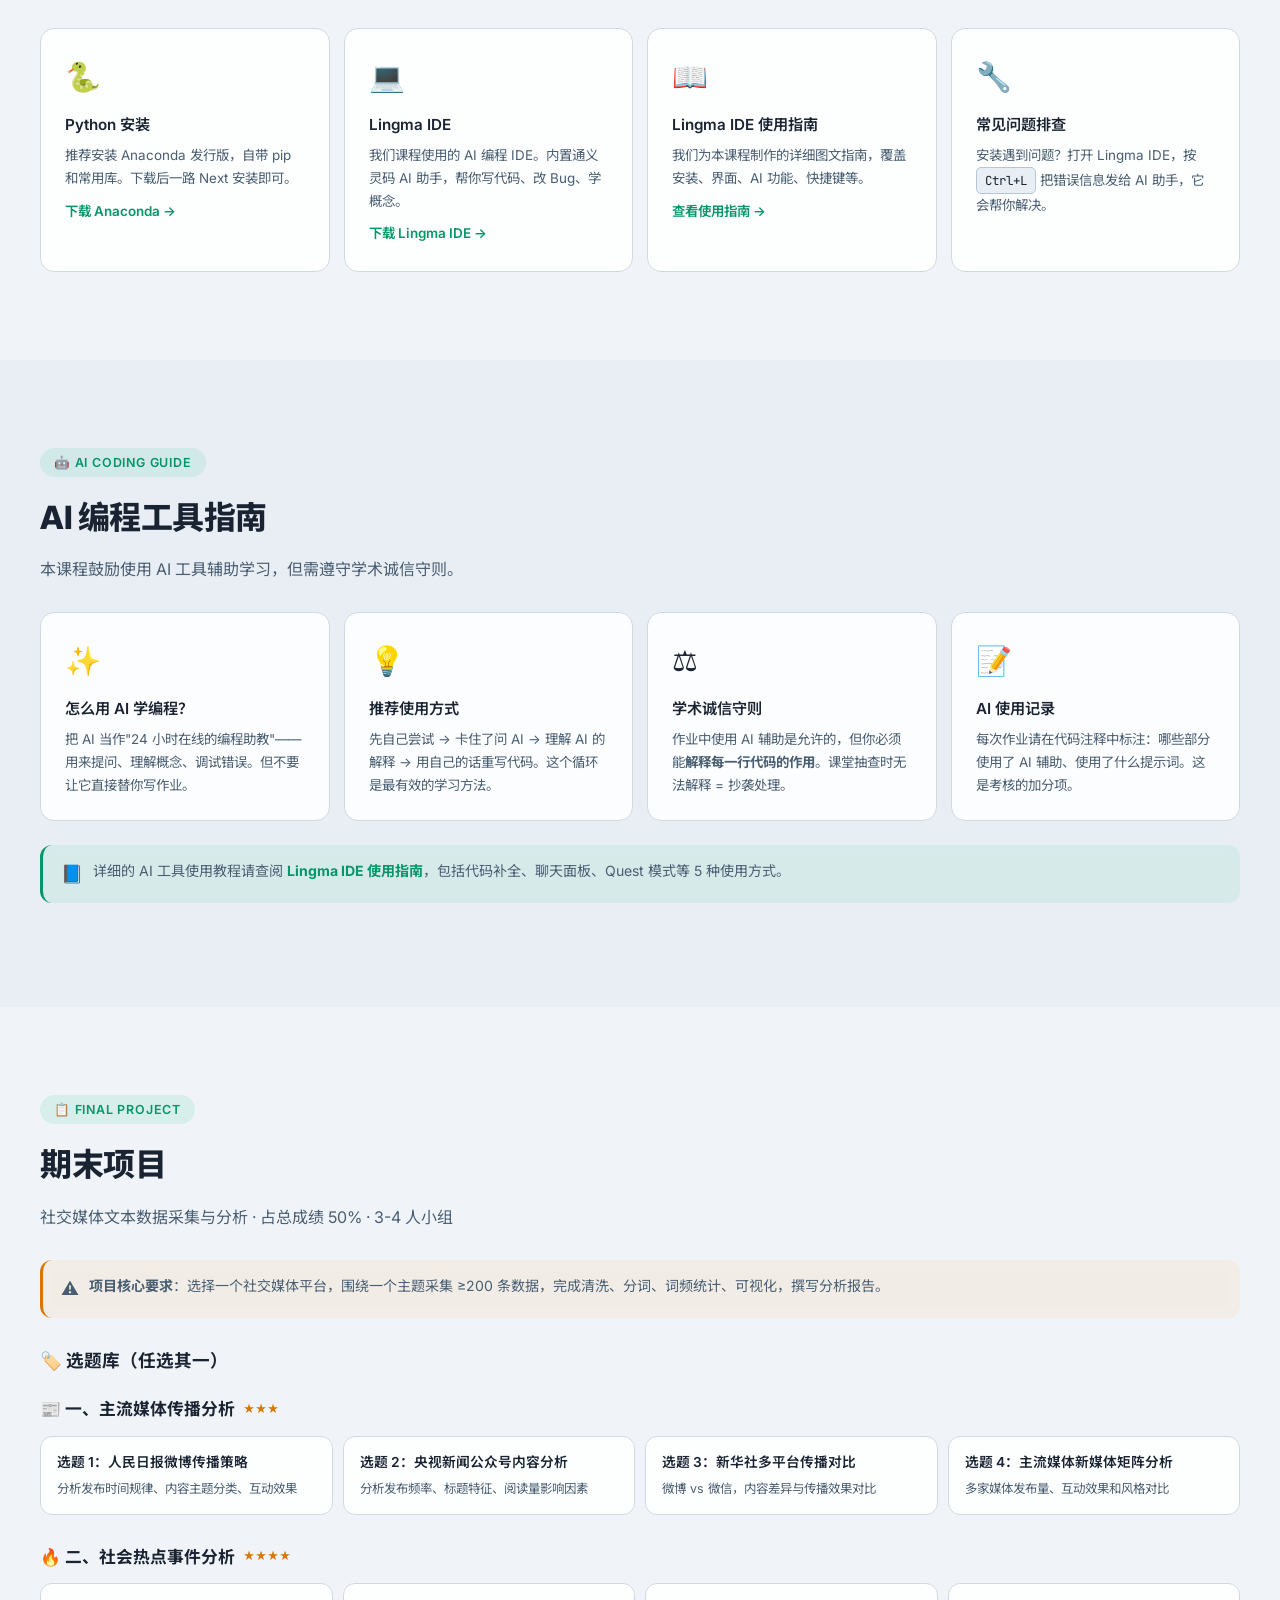
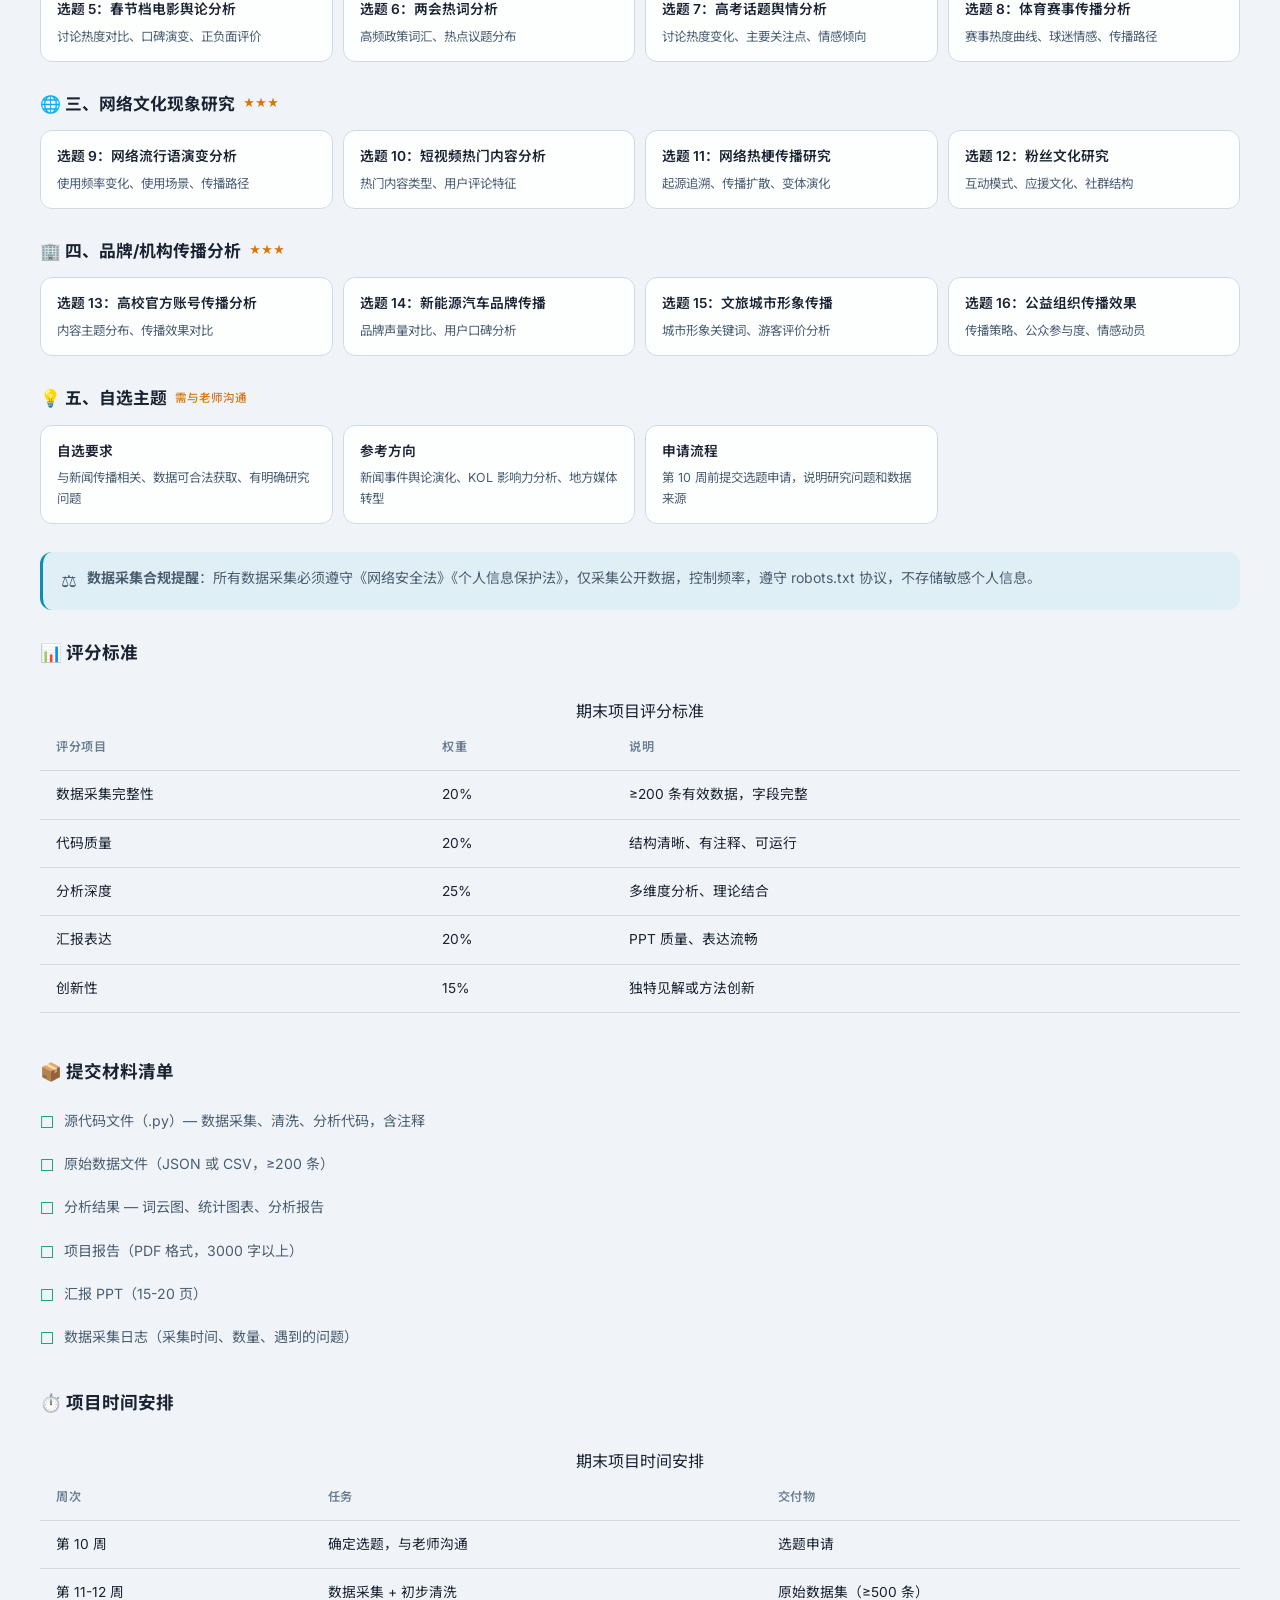
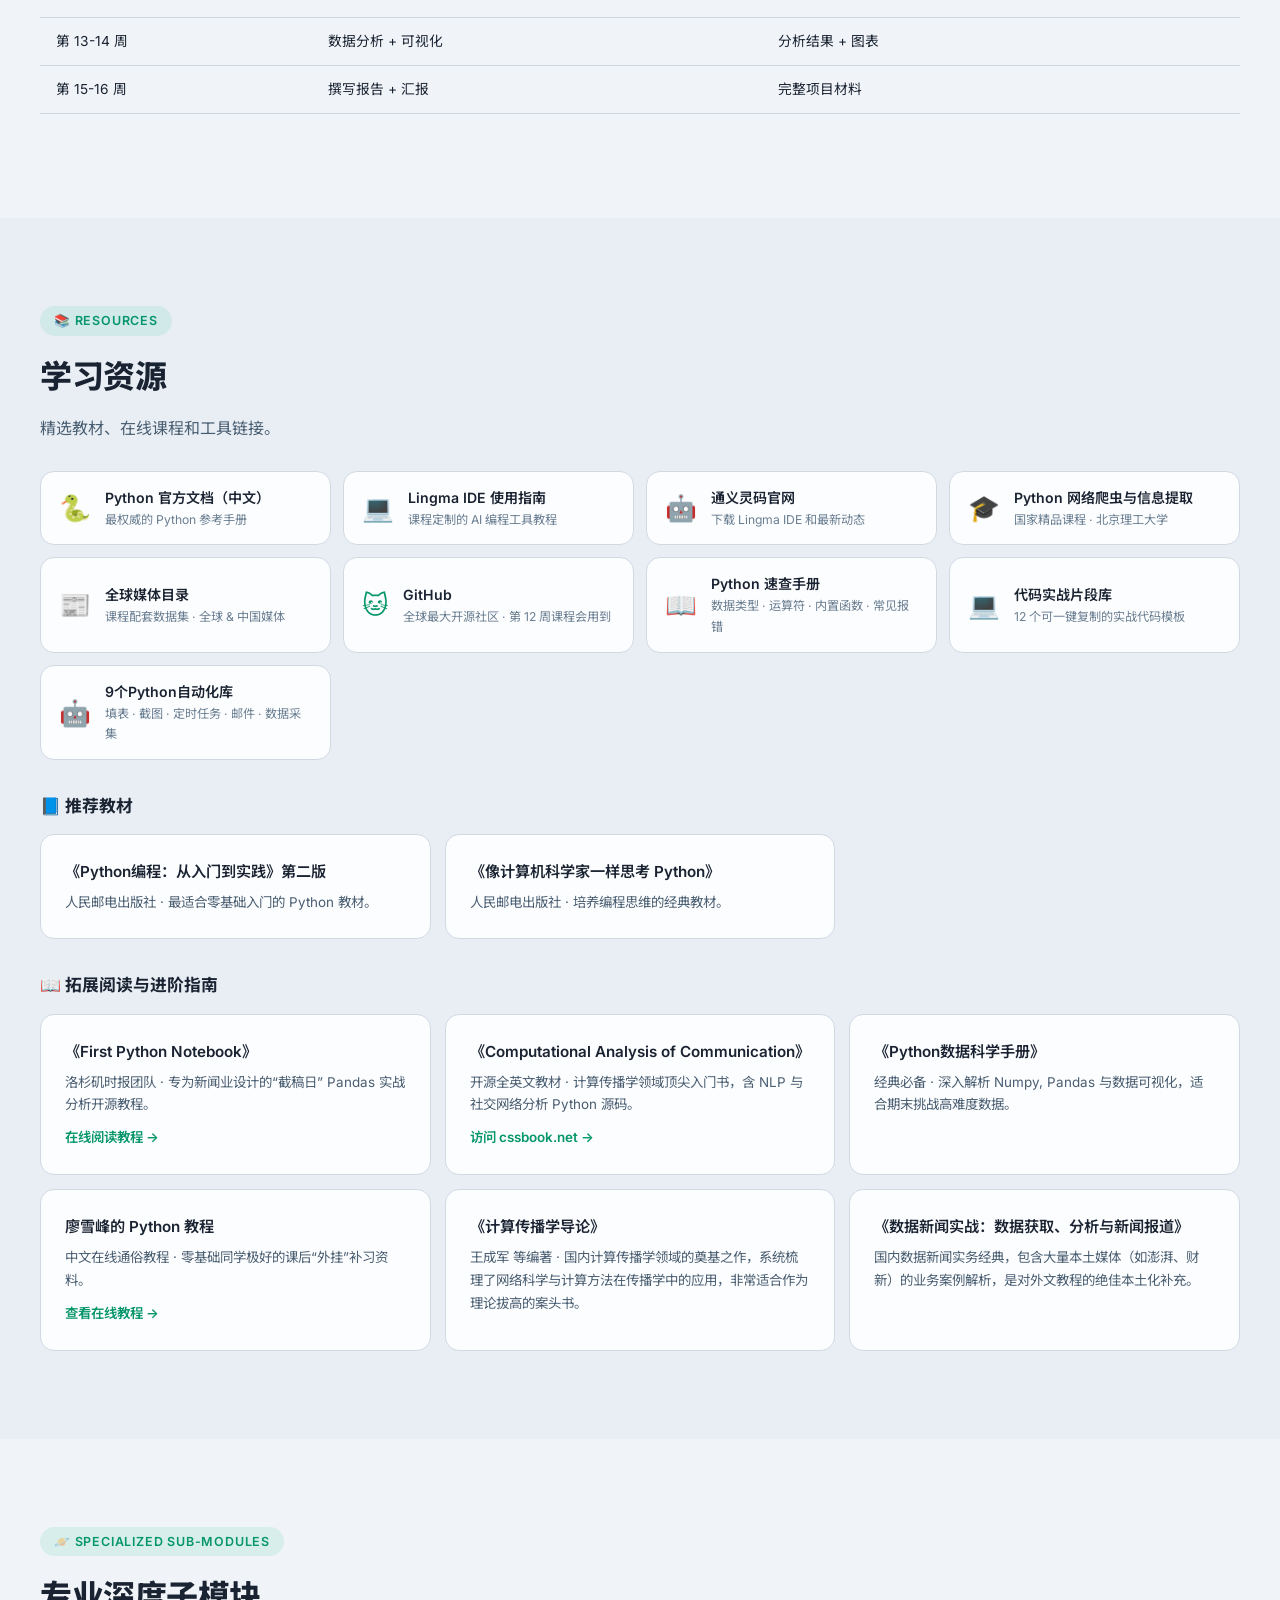
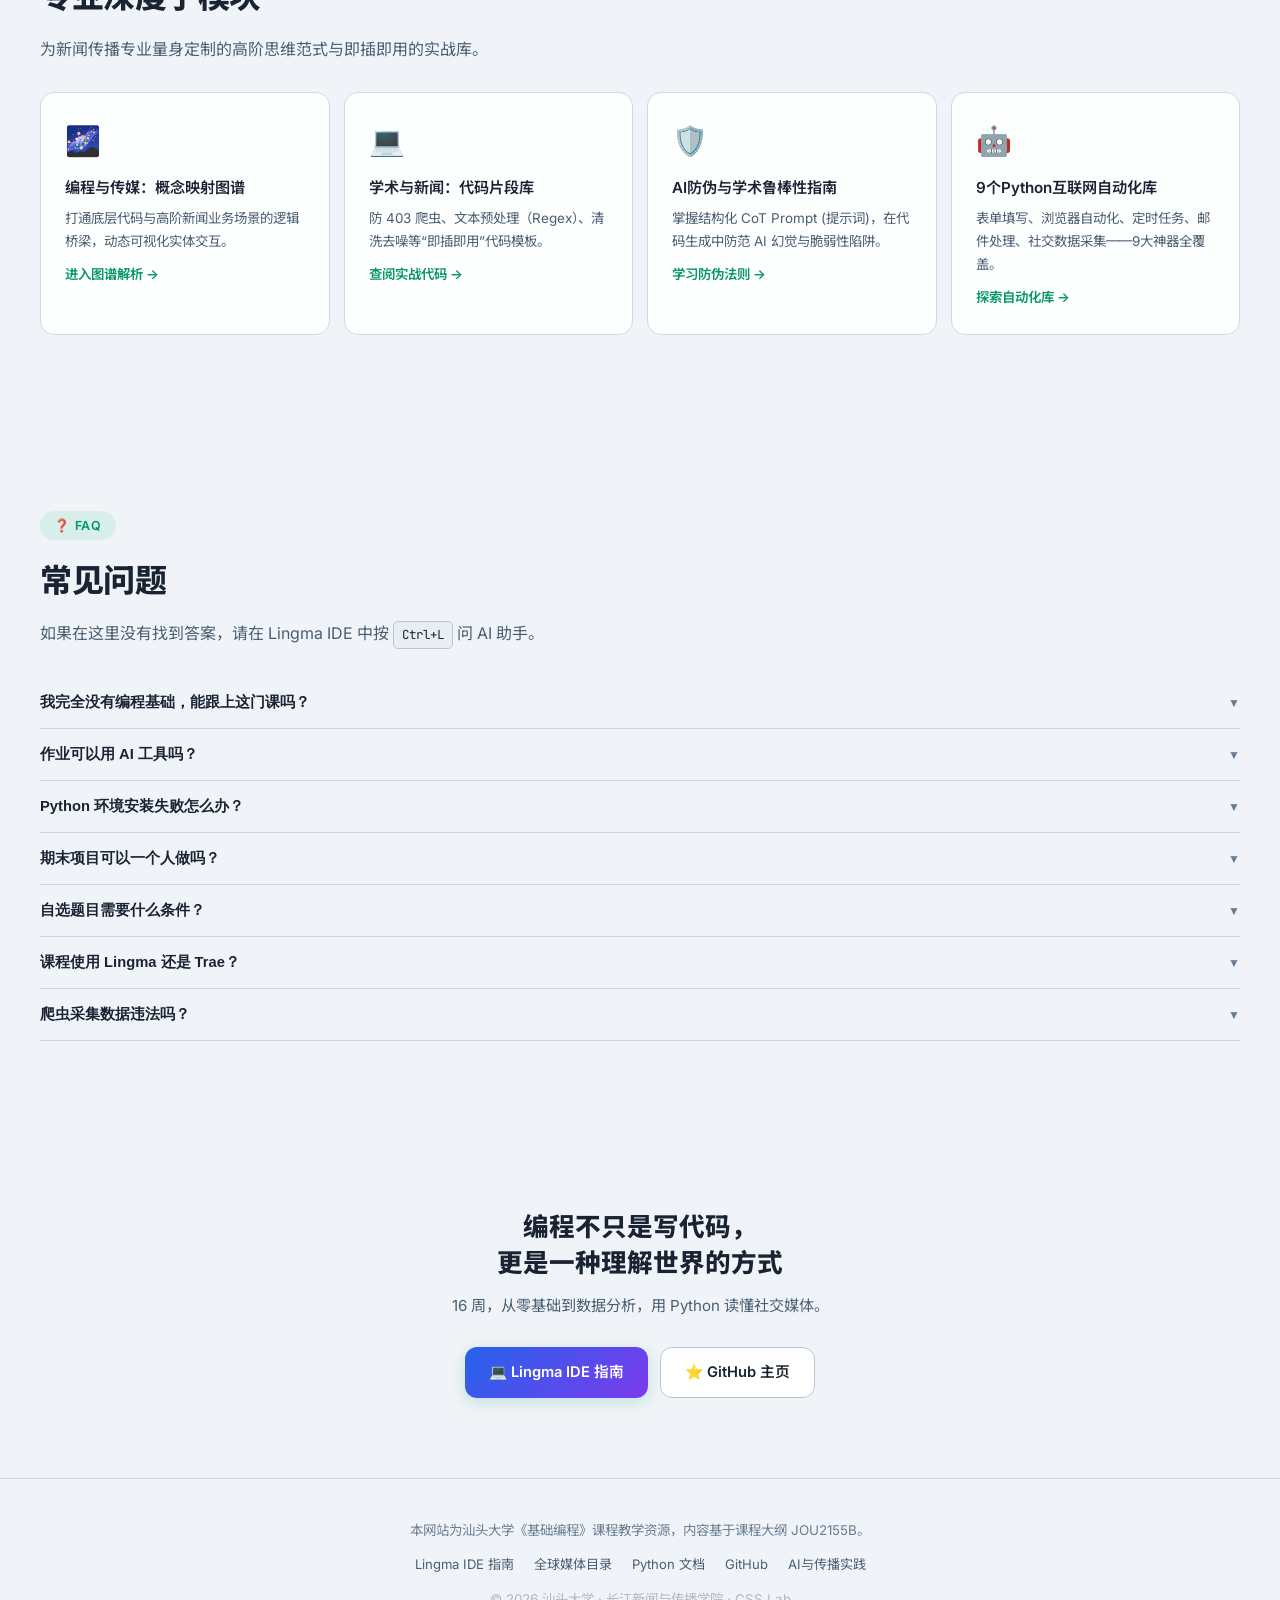
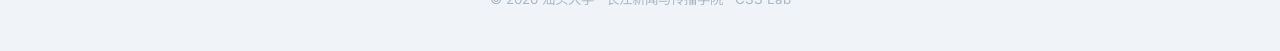
==== commit f696b736: "打磨：FOUC、页脚一致性、SEO 资源、404、SRI、过期横幅、打印样式、LICENSE   - 6 个 HTML 页头新增内联主题引导脚本，消除子页加载时的主题"白闪/黑闪"（FOUC）   -" ====
--- a/index.html
+++ b/index.html
@@ -3,6 +3,7 @@
 <head>
   <meta charset="UTF-8">
   <meta name="viewport" content="width=device-width, initial-scale=1.0">
+  <script>(function(){try{var t=localStorage.getItem('bp-theme');if(t!=='light'&&t!=='dark'){t=window.matchMedia&&window.matchMedia('(prefers-color-scheme: light)').matches?'light':'dark'}document.documentElement.setAttribute('data-theme',t)}catch(e){}})();</script>
   <title>基础编程（AI编程与Python基础）| 汕头大学</title>
   <meta name="description" content="汕头大学长江新闻与传播学院《基础编程》课程网站 — 16周课程进度、作业要求、期末项目指南">
   <meta name="keywords" content="Python, AI编程, 汕头大学, 新闻传播, 数据分析, 编程入门">
@@ -951,7 +952,7 @@
     <a href="https://github.com/icgma" target="_blank" rel="noopener noreferrer">GitHub</a>
     <a href="https://jou2327a.aisbest.eu.cc/" target="_blank" rel="noopener noreferrer">AI与传播实践</a>
   </div>
-  <p style="margin-top:12px;opacity:.5">&copy; 2026 汕头大学 · 长江新闻与传播学院 · CSS Lab</p>
+  <p style="margin-top:12px;opacity:.5">&copy; <span data-year>2026</span> 汕头大学 · 长江新闻与传播学院 · CSS Lab</p>
 </footer>
 
 <!-- Scroll to Top -->
--- a/index.css
+++ b/index.css
@@ -84,6 +84,7 @@
 }
 a { color: var(--emerald); text-decoration: none; transition: color .2s; }
 a:hover { color: var(--cyan); }
+img { max-width: 100%; display: block; }
 code {
   font-family: 'JetBrains Mono', monospace;
   background: var(--code-bg);
@@ -174,11 +175,8 @@
   font-weight: 700; font-size: 1rem; color: var(--text);
 }
 .nav-logo {
-  width: 32px; height: 32px;
-  border-radius: 9px;
-  background: var(--grad-hero);
   display: flex; align-items: center; justify-content: center;
-  font-size: 16px; line-height: 1;
+  font-size: 22px; line-height: 1;
 }
 .nav-links { display: flex; gap: 4px; align-items: center; }
 .nav-links a {
@@ -241,6 +239,13 @@
   text-align: center;
 }
 .hero-content { max-width: 860px; margin: 0 auto; }
+.hero-shell {
+  display: grid;
+  grid-template-columns: minmax(0, 1.05fr) minmax(320px, .95fr);
+  gap: 36px;
+  align-items: center;
+}
+.hero-copy { min-width: 0; }
 .hero-badge {
   display: inline-flex; align-items: center; gap: 6px;
   padding: 6px 16px;
@@ -330,6 +335,39 @@
 }
 .hero-stat-label {
   font-size: .78rem; color: var(--text3); margin-top: 2px;
+}
+.hero-visual {
+  display: grid;
+  gap: 16px;
+  min-width: 0;
+}
+.hero-shot {
+  background: var(--card-bg);
+  border: 1px solid var(--border);
+  border-radius: 20px;
+  padding: 12px;
+  box-shadow: var(--card-shadow);
+  backdrop-filter: blur(10px);
+}
+.hero-shot img {
+  width: 100%;
+  border-radius: 14px;
+  aspect-ratio: 16 / 10;
+  object-fit: cover;
+  object-position: top center;
+  background: var(--bg4);
+}
+.hero-shot-main img { aspect-ratio: 4 / 3; }
+.hero-shot figcaption {
+  margin-top: 10px;
+  padding: 0 4px 2px;
+  font-size: .78rem;
+  color: var(--text2);
+}
+.hero-shot-grid {
+  display: grid;
+  grid-template-columns: repeat(2, minmax(0, 1fr));
+  gap: 16px;
 }
 
 /* ── Sections ── */
@@ -401,6 +439,68 @@
 }
 .feature-card p {
   font-size: .82rem; color: var(--text2); line-height: 1.6;
+}
+
+/* ── Media Cards ── */
+.media-grid {
+  display: grid;
+  grid-template-columns: repeat(12, minmax(0, 1fr));
+  gap: 16px;
+}
+.media-card {
+  grid-column: span 4;
+  background: var(--card-bg);
+  border: 1px solid var(--border);
+  border-radius: 18px;
+  overflow: hidden;
+  transition: all .3s;
+  backdrop-filter: blur(8px);
+}
+.media-card:hover {
+  border-color: var(--border2);
+  transform: translateY(-3px);
+  box-shadow: var(--card-shadow);
+}
+.media-card-wide { grid-column: span 8; }
+.media-grid-projects .media-card { grid-column: span 6; }
+.media-grid-docs .media-card { grid-column: span 4; }
+.media-frame {
+  background: var(--bg4);
+  border-bottom: 1px solid var(--border);
+  display: flex;
+  align-items: center;
+  justify-content: center;
+}
+.media-frame img {
+  width: 100%;
+  aspect-ratio: 16 / 10;
+  object-fit: contain;
+  object-position: center;
+  background: #fff;
+}
+.media-grid-projects .media-frame img { aspect-ratio: 16 / 11; }
+.media-body { padding: 18px 18px 20px; }
+.media-body h3 {
+  font-size: .96rem;
+  font-weight: 700;
+  color: var(--text);
+  margin-bottom: 8px;
+}
+.media-body p {
+  font-size: .84rem;
+  color: var(--text2);
+  line-height: 1.7;
+}
+.media-tag {
+  display: inline-flex;
+  margin-top: 12px;
+  padding: 4px 10px;
+  border-radius: 999px;
+  border: 1px solid rgba(16,185,129,.18);
+  background: rgba(16,185,129,.1);
+  color: var(--emerald);
+  font-size: .74rem;
+  font-weight: 600;
 }
 
 /* ── Module Phase Indicator ── */
@@ -834,7 +934,7 @@
 /* ── Theme Transition ── */
 body, nav, .navbar, .bg-grid, .bg-glow,
 .week-card, .feature-card, .info-card, .topic-item,
-.resource-card, .grading-card, .module-phase,
+.resource-card, .grading-card, .module-phase, .media-card, .hero-shot,
 .btn, .section-label, .theme-toggle, .scroll-top,
 .alert, .faq-item, .footer {
   transition: background .4s, color .4s, border-color .4s, box-shadow .4s, opacity .4s;
@@ -864,9 +964,20 @@
 @media (max-width: 900px) {
   .hero h1 { font-size: 2rem; }
   .hero-stats { gap: 24px; }
+  .hero-shell { grid-template-columns: 1fr; }
+  .hero-copy { text-align: center; }
+  .hero-copy .subtitle { margin-left: auto; margin-right: auto; }
+  .hero-actions,
+  .hero-meta,
+  .hero-stats { justify-content: center; }
+  .hero-visual { max-width: 760px; margin: 0 auto; width: 100%; }
   .feature-grid { grid-template-columns: repeat(2, 1fr); }
   .grading-grid { grid-template-columns: repeat(2, 1fr); }
   .module-phases { grid-template-columns: repeat(3, 1fr); }
+  .media-card,
+  .media-card-wide,
+  .media-grid-projects .media-card,
+  .media-grid-docs .media-card { grid-column: span 6; }
   section { padding: 56px 20px; }
 }
 @media (max-width: 768px) {
@@ -895,10 +1006,43 @@
   .grading-grid { grid-template-columns: repeat(2, 1fr); }
   .module-phases { grid-template-columns: repeat(2, 1fr); }
   .resource-grid { grid-template-columns: 1fr; }
+  .media-card,
+  .media-card-wide,
+  .media-grid-projects .media-card,
+  .media-grid-docs .media-card { grid-column: 1 / -1; }
 }
 @media (max-width: 480px) {
   .hero-stats { gap: 16px; }
   .hero-actions { flex-direction: column; align-items: center; }
+  .hero-shot-grid { grid-template-columns: 1fr; }
   .grading-grid { grid-template-columns: 1fr; }
   .module-phases { grid-template-columns: 1fr; }
 }
+
+/* ───────────────────────── Print Styles ───────────────────────── */
+@media print {
+  :root {
+    --bg: #fff; --bg2: #fff; --text: #111; --text2: #333; --text3: #555;
+    --border: #ddd; --card-bg: #fff; --card-shadow: none;
+  }
+  html, body { background: #fff !important; color: #111 !important; }
+  .bg-grid, .bg-glow, .bg-glow-1, .bg-glow-2, .bg-glow-3,
+  .navbar, .scroll-top, .hamburger, .theme-toggle,
+  #semesterBanner, .copy-btn, .filter-bar, .week-filter,
+  .kg-toolbar, .kg-panel, .nav-links { display: none !important; }
+  main, .container, .subpage-hero { padding-top: 0 !important; }
+  a { color: #111 !important; text-decoration: underline; }
+  a[href^="http"]::after { content: " (" attr(href) ")"; font-size: .8em; color: #555; }
+  .card, .week-card, .module-phase, .ref-section, .snippet-card,
+  .resource-card, .info-card, .feature-card {
+    break-inside: avoid; page-break-inside: avoid;
+    box-shadow: none !important; border: 1px solid #ccc !important;
+    background: #fff !important;
+  }
+  pre, code { background: #f5f5f5 !important; color: #111 !important;
+    border: 1px solid #ddd; white-space: pre-wrap; word-wrap: break-word; }
+  h1, h2, h3 { break-after: avoid; page-break-after: avoid; color: #111 !important; }
+  .footer { border-top: 1px solid #ccc; margin-top: 24px; padding-top: 12px;
+    color: #555 !important; font-size: 10pt; }
+  img { max-width: 100% !important; page-break-inside: avoid; }
+}
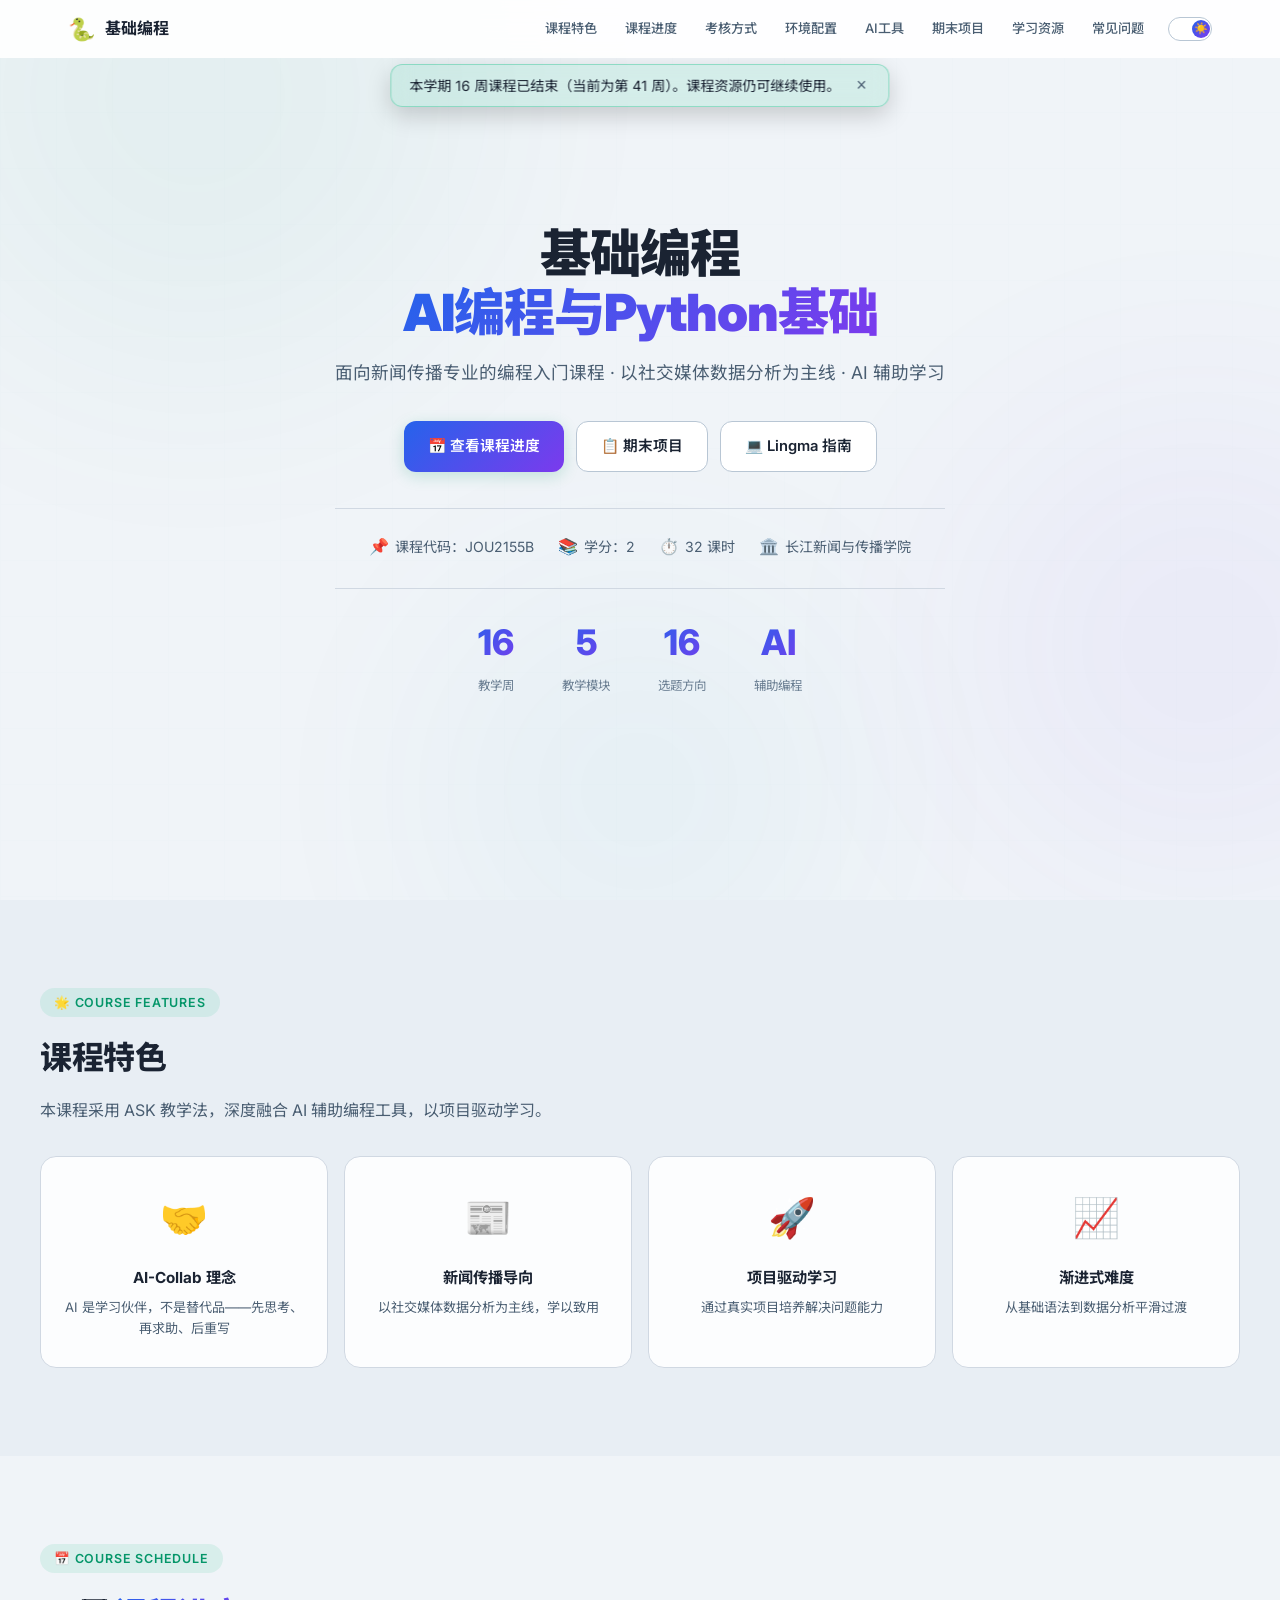
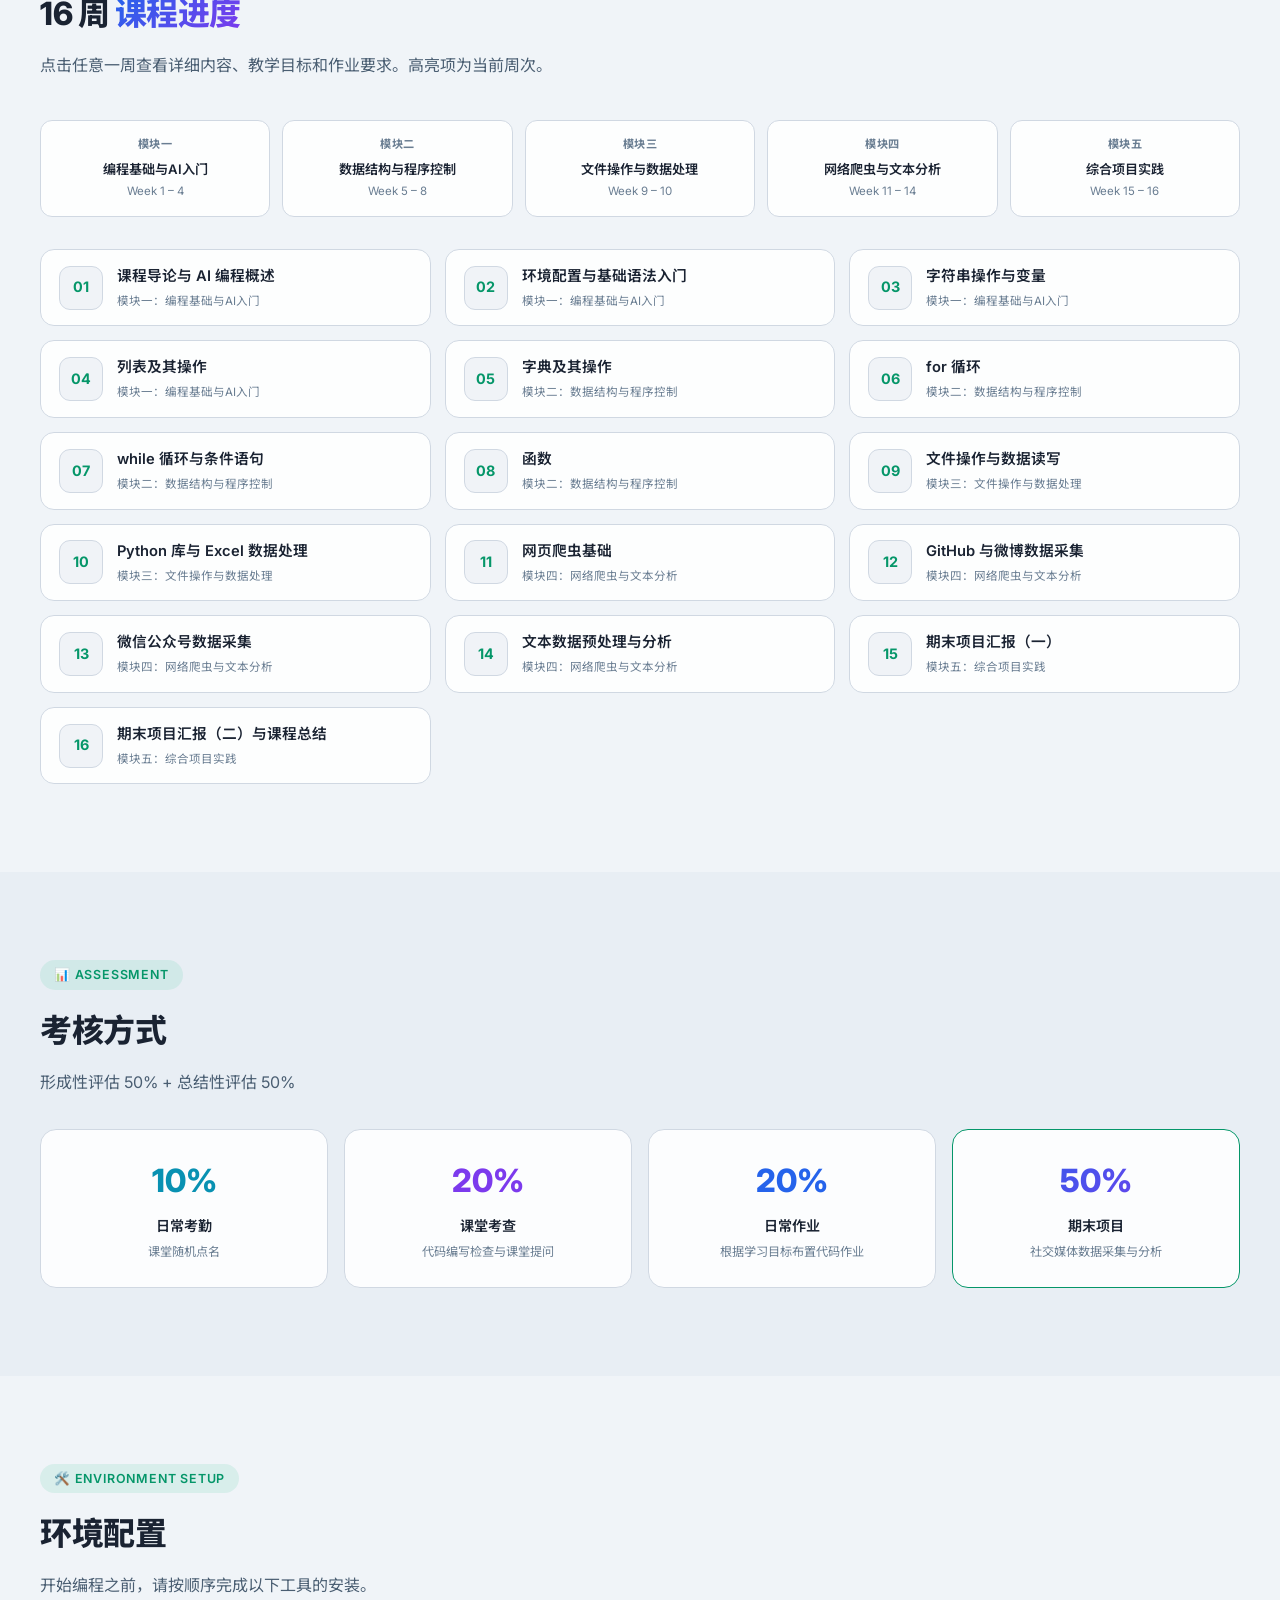
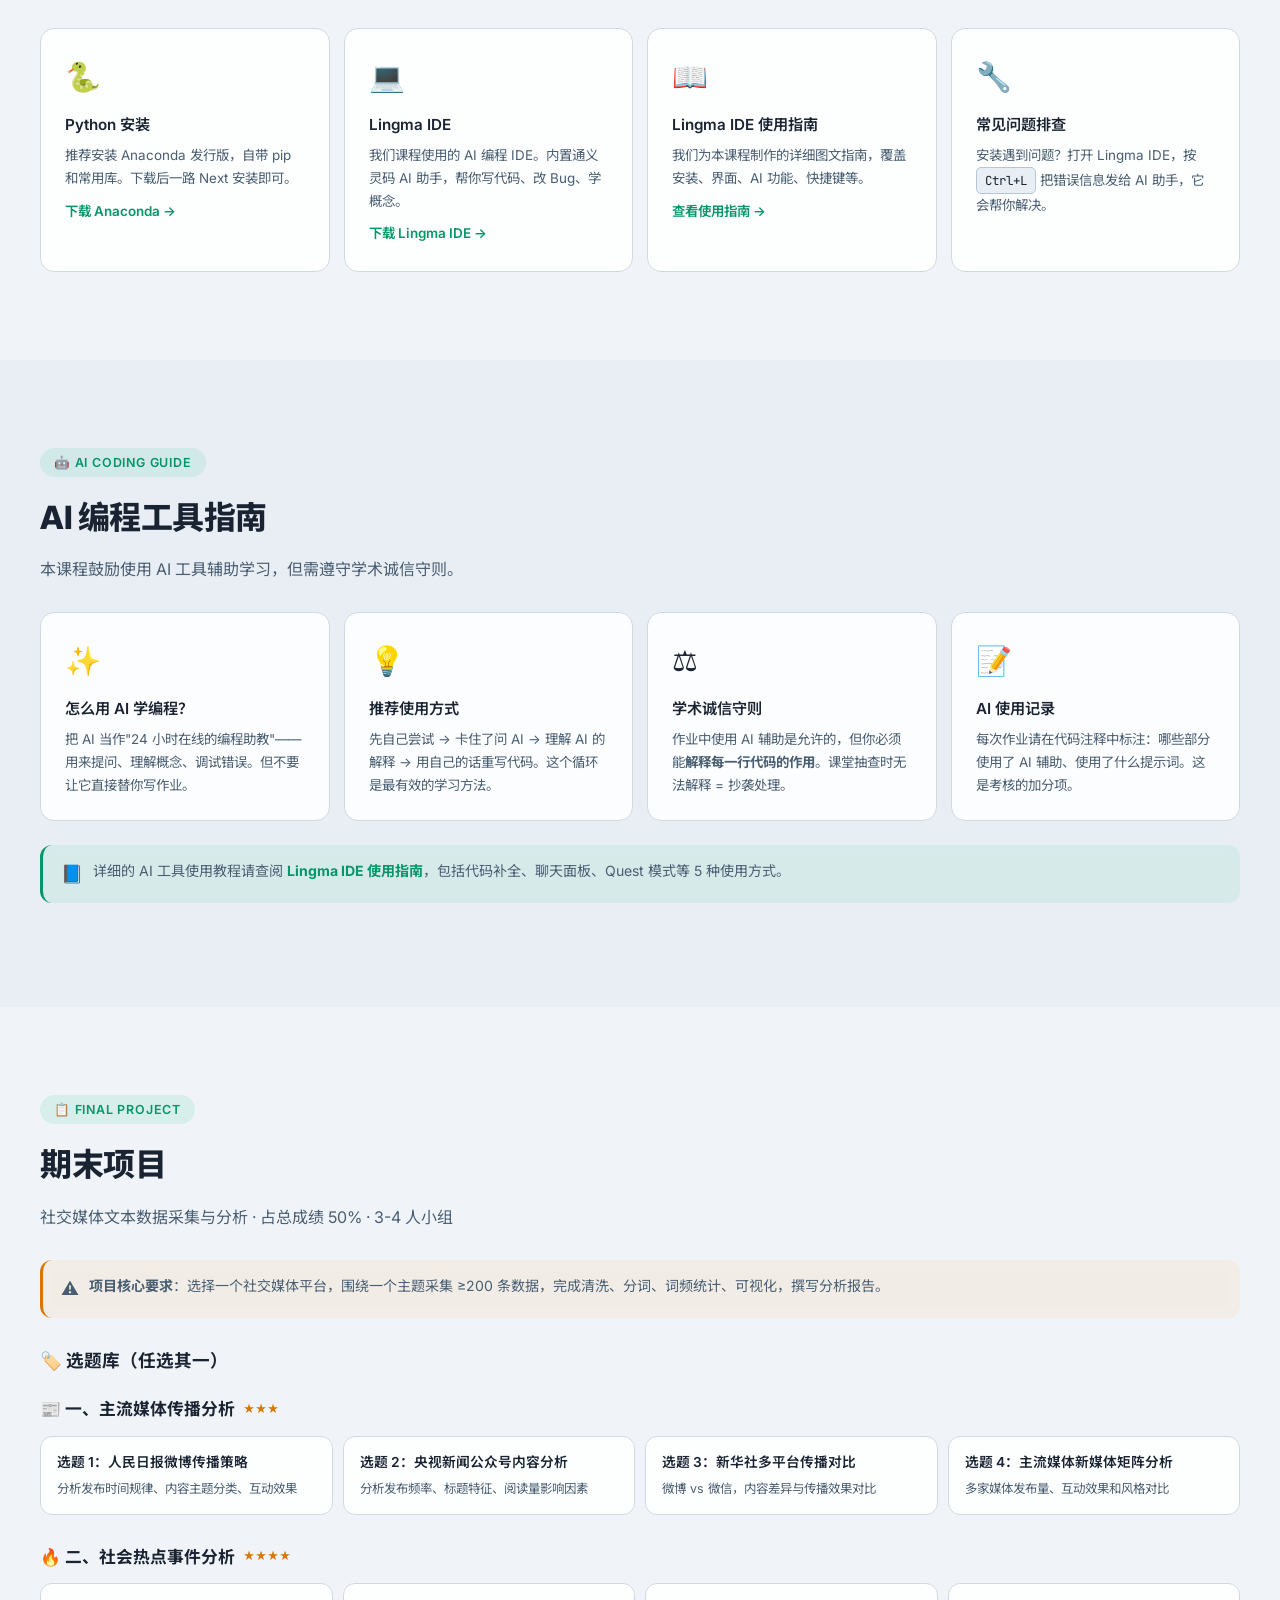
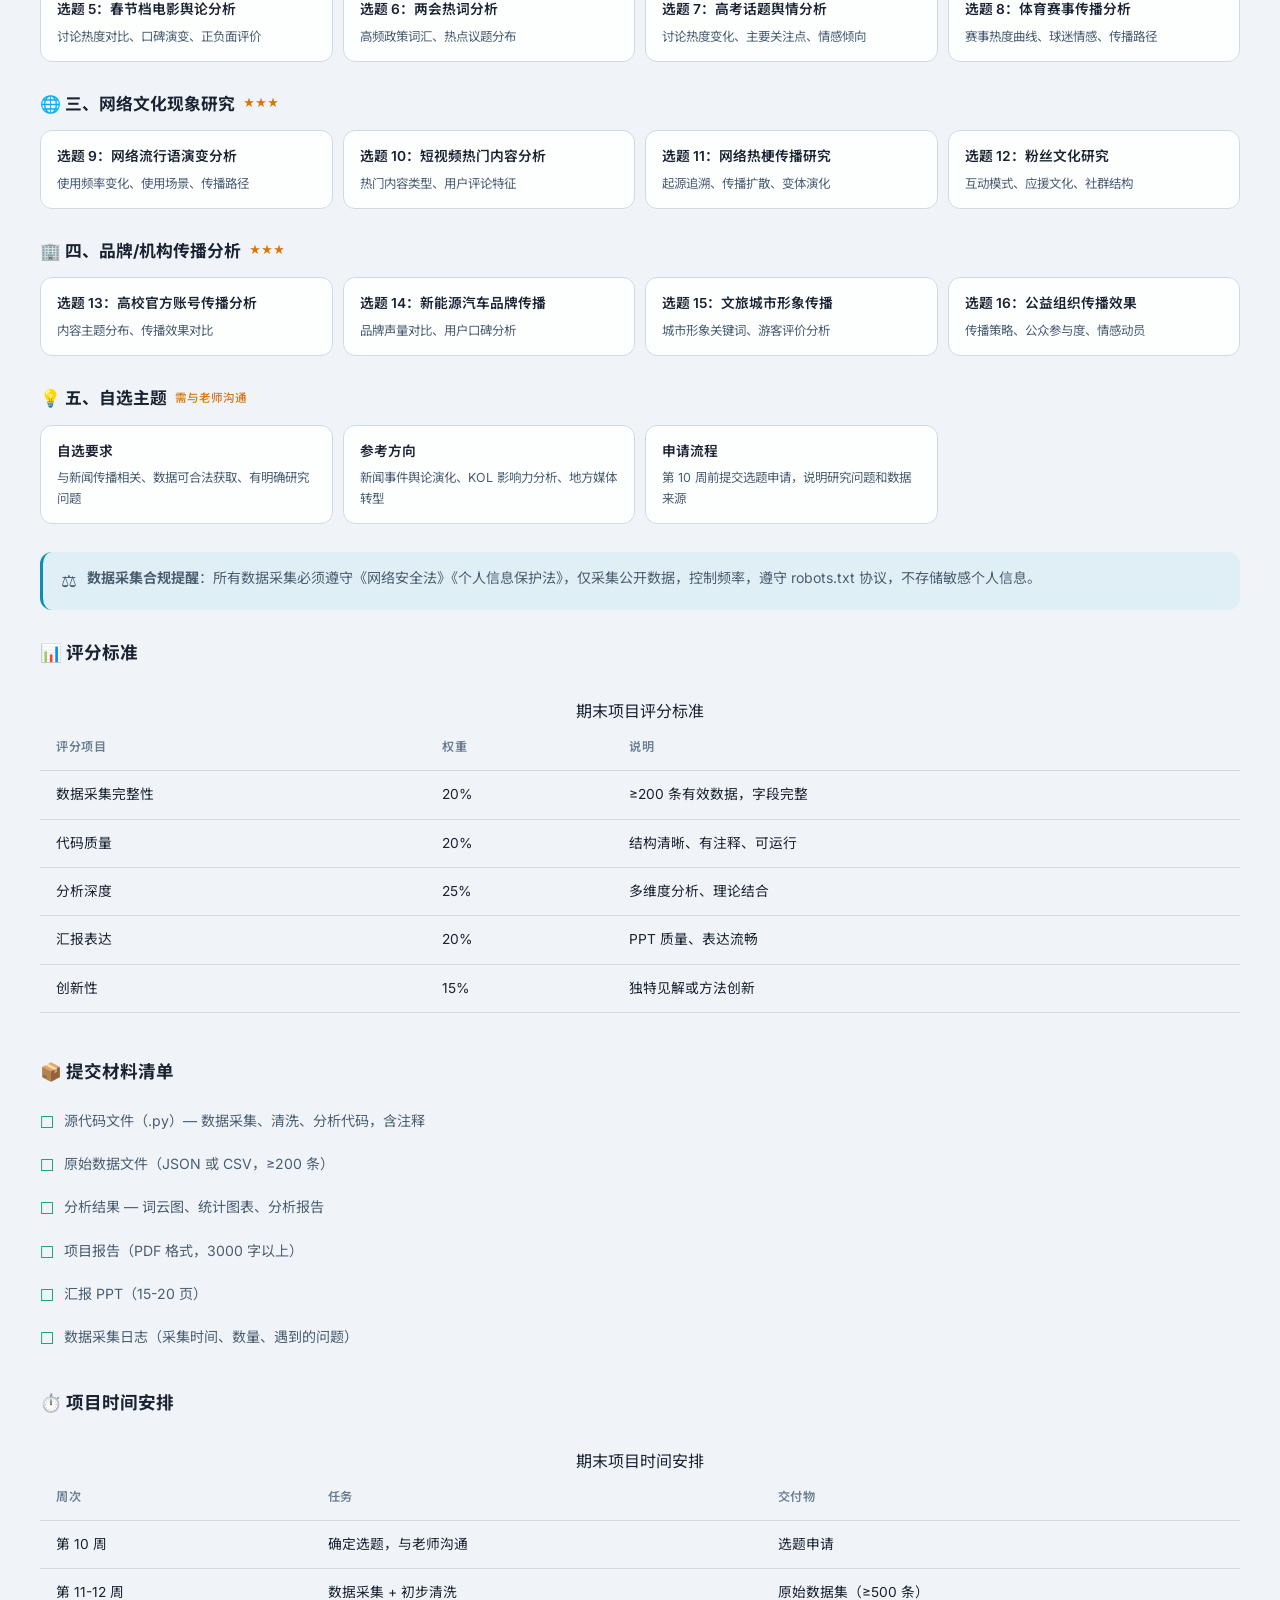
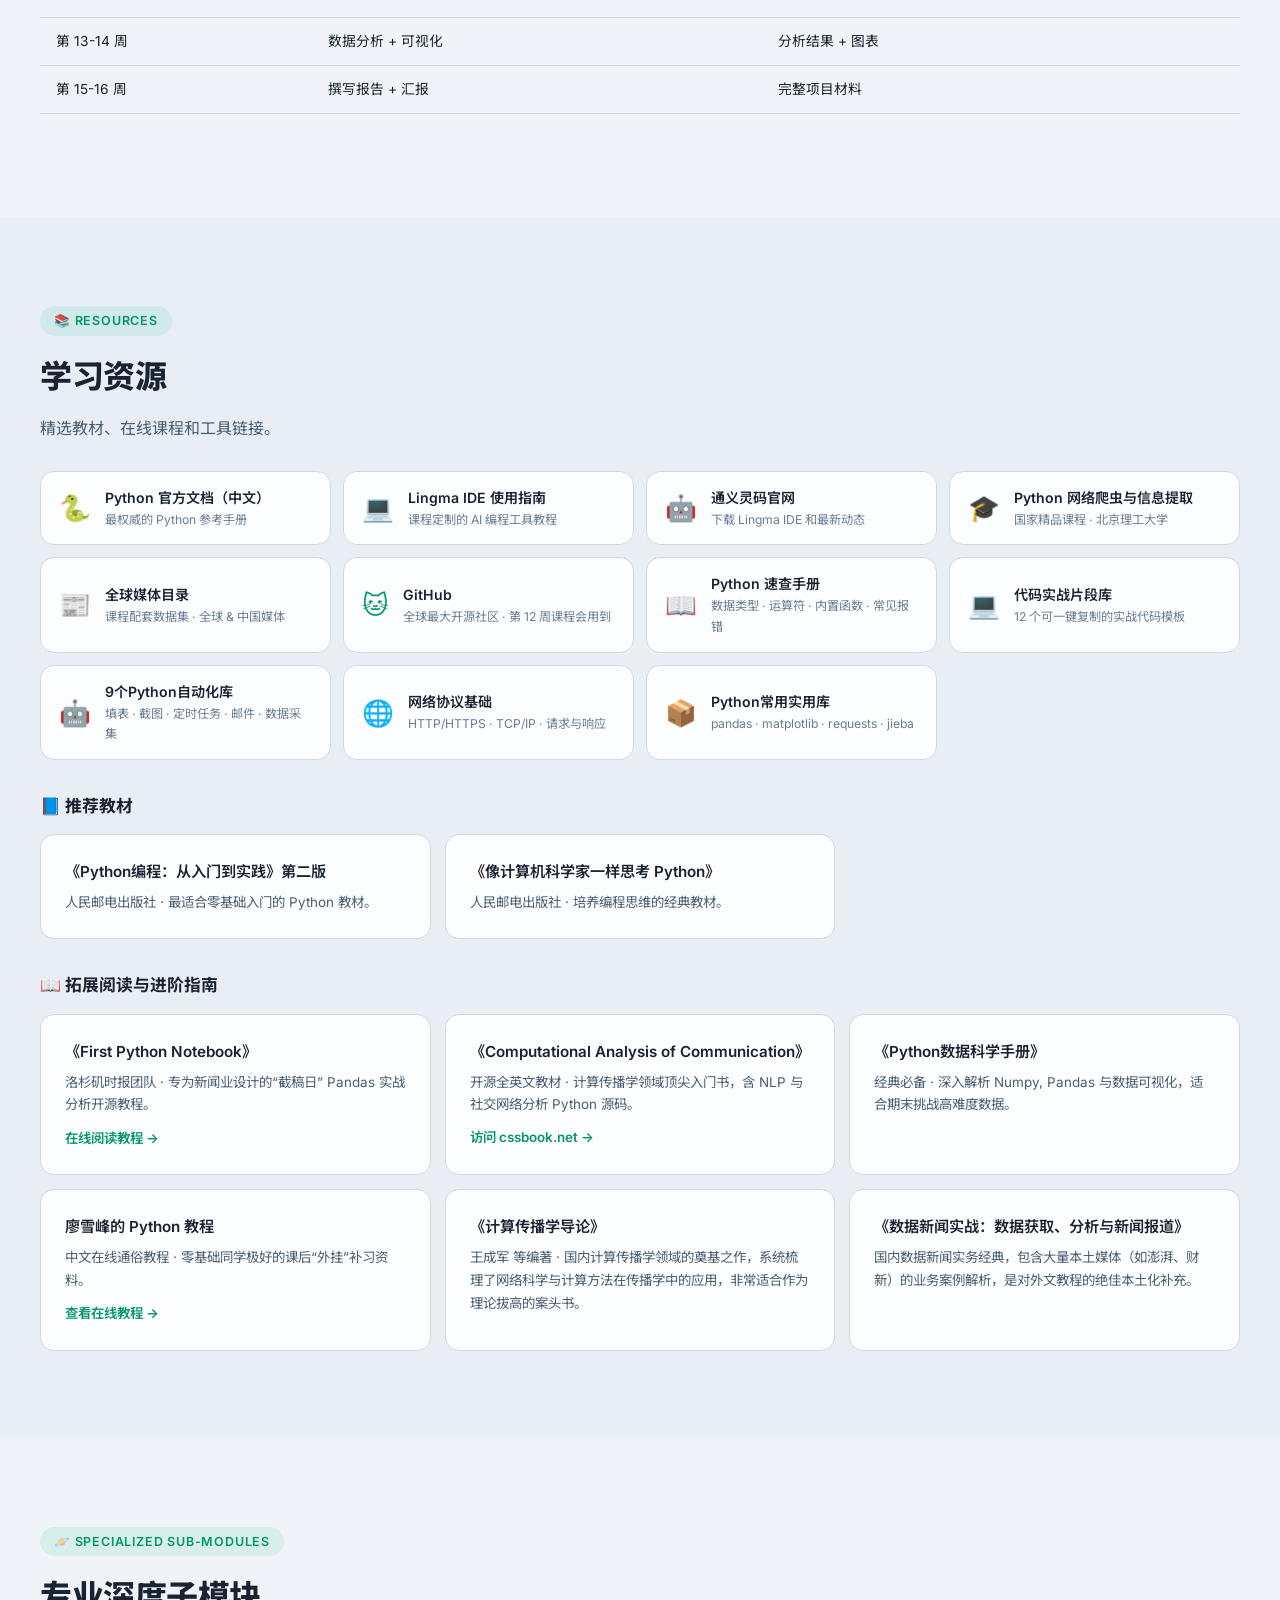
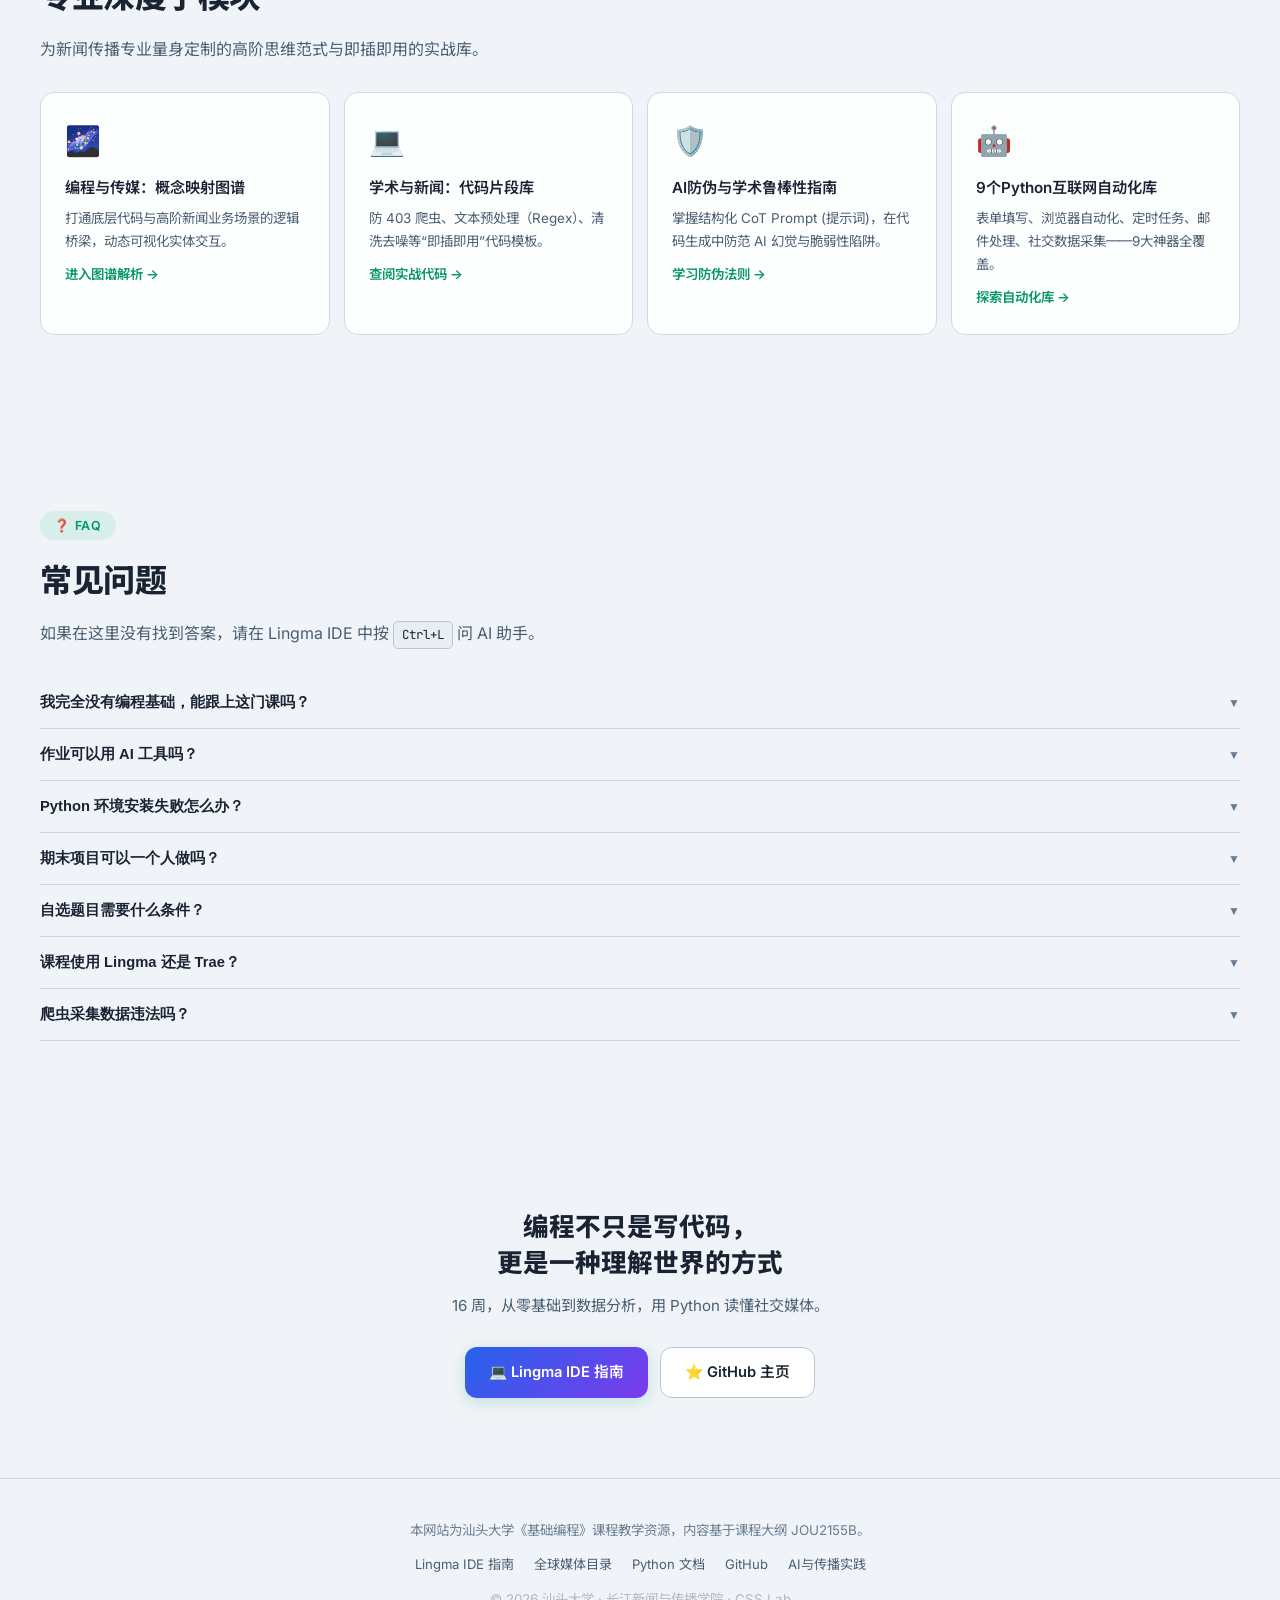
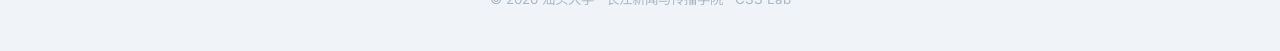
==== commit bae57aa5: "feat: Add network protocols and Python essential libraries subpages" ====
--- a/index.html
+++ b/index.html
@@ -3,7 +3,6 @@
 <head>
   <meta charset="UTF-8">
   <meta name="viewport" content="width=device-width, initial-scale=1.0">
-  <script>(function(){try{var t=localStorage.getItem('bp-theme');if(t!=='light'&&t!=='dark'){t=window.matchMedia&&window.matchMedia('(prefers-color-scheme: light)').matches?'light':'dark'}document.documentElement.setAttribute('data-theme',t)}catch(e){}})();</script>
   <title>基础编程（AI编程与Python基础）| 汕头大学</title>
   <meta name="description" content="汕头大学长江新闻与传播学院《基础编程》课程网站 — 16周课程进度、作业要求、期末项目指南">
   <meta name="keywords" content="Python, AI编程, 汕头大学, 新闻传播, 数据分析, 编程入门">
@@ -805,6 +804,14 @@
         <div class="res-icon" aria-hidden="true">🤖</div>
         <div><h4>9个Python自动化库</h4><p>填表 · 截图 · 定时任务 · 邮件 · 数据采集</p></div>
       </a>
+      <a href="network-protocols.html" class="resource-card">
+        <div class="res-icon" aria-hidden="true">🌐</div>
+        <div><h4>网络协议基础</h4><p>HTTP/HTTPS · TCP/IP · 请求与响应</p></div>
+      </a>
+      <a href="python-essential-libs.html" class="resource-card">
+        <div class="res-icon" aria-hidden="true">📦</div>
+        <div><h4>Python常用实用库</h4><p>pandas · matplotlib · requests · jieba</p></div>
+      </a>
     </div>
 
     <h3 style="color:var(--text);margin:32px 0 14px;font-size:1.05rem">📘 推荐教材</h3>
@@ -952,7 +959,7 @@
     <a href="https://github.com/icgma" target="_blank" rel="noopener noreferrer">GitHub</a>
     <a href="https://jou2327a.aisbest.eu.cc/" target="_blank" rel="noopener noreferrer">AI与传播实践</a>
   </div>
-  <p style="margin-top:12px;opacity:.5">&copy; <span data-year>2026</span> 汕头大学 · 长江新闻与传播学院 · CSS Lab</p>
+  <p style="margin-top:12px;opacity:.5">&copy; 2026 汕头大学 · 长江新闻与传播学院 · CSS Lab</p>
 </footer>
 
 <!-- Scroll to Top -->
